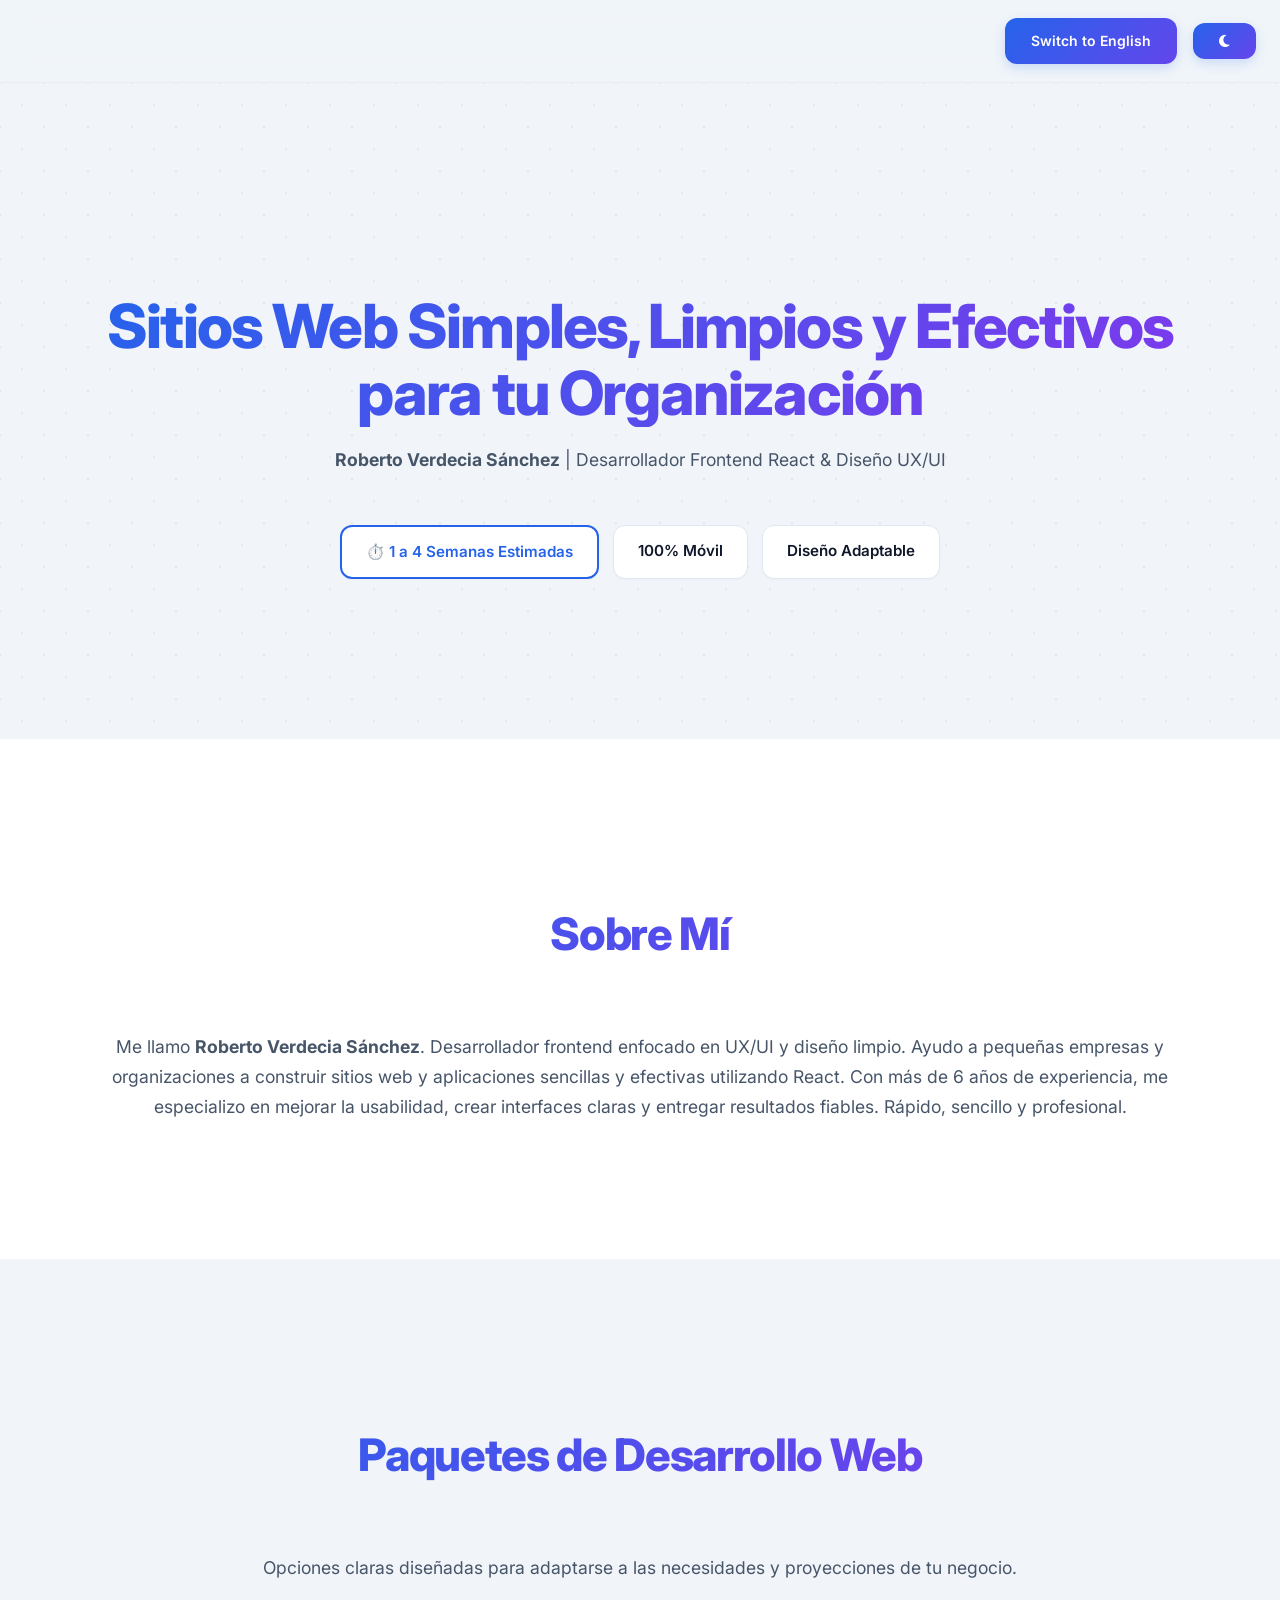
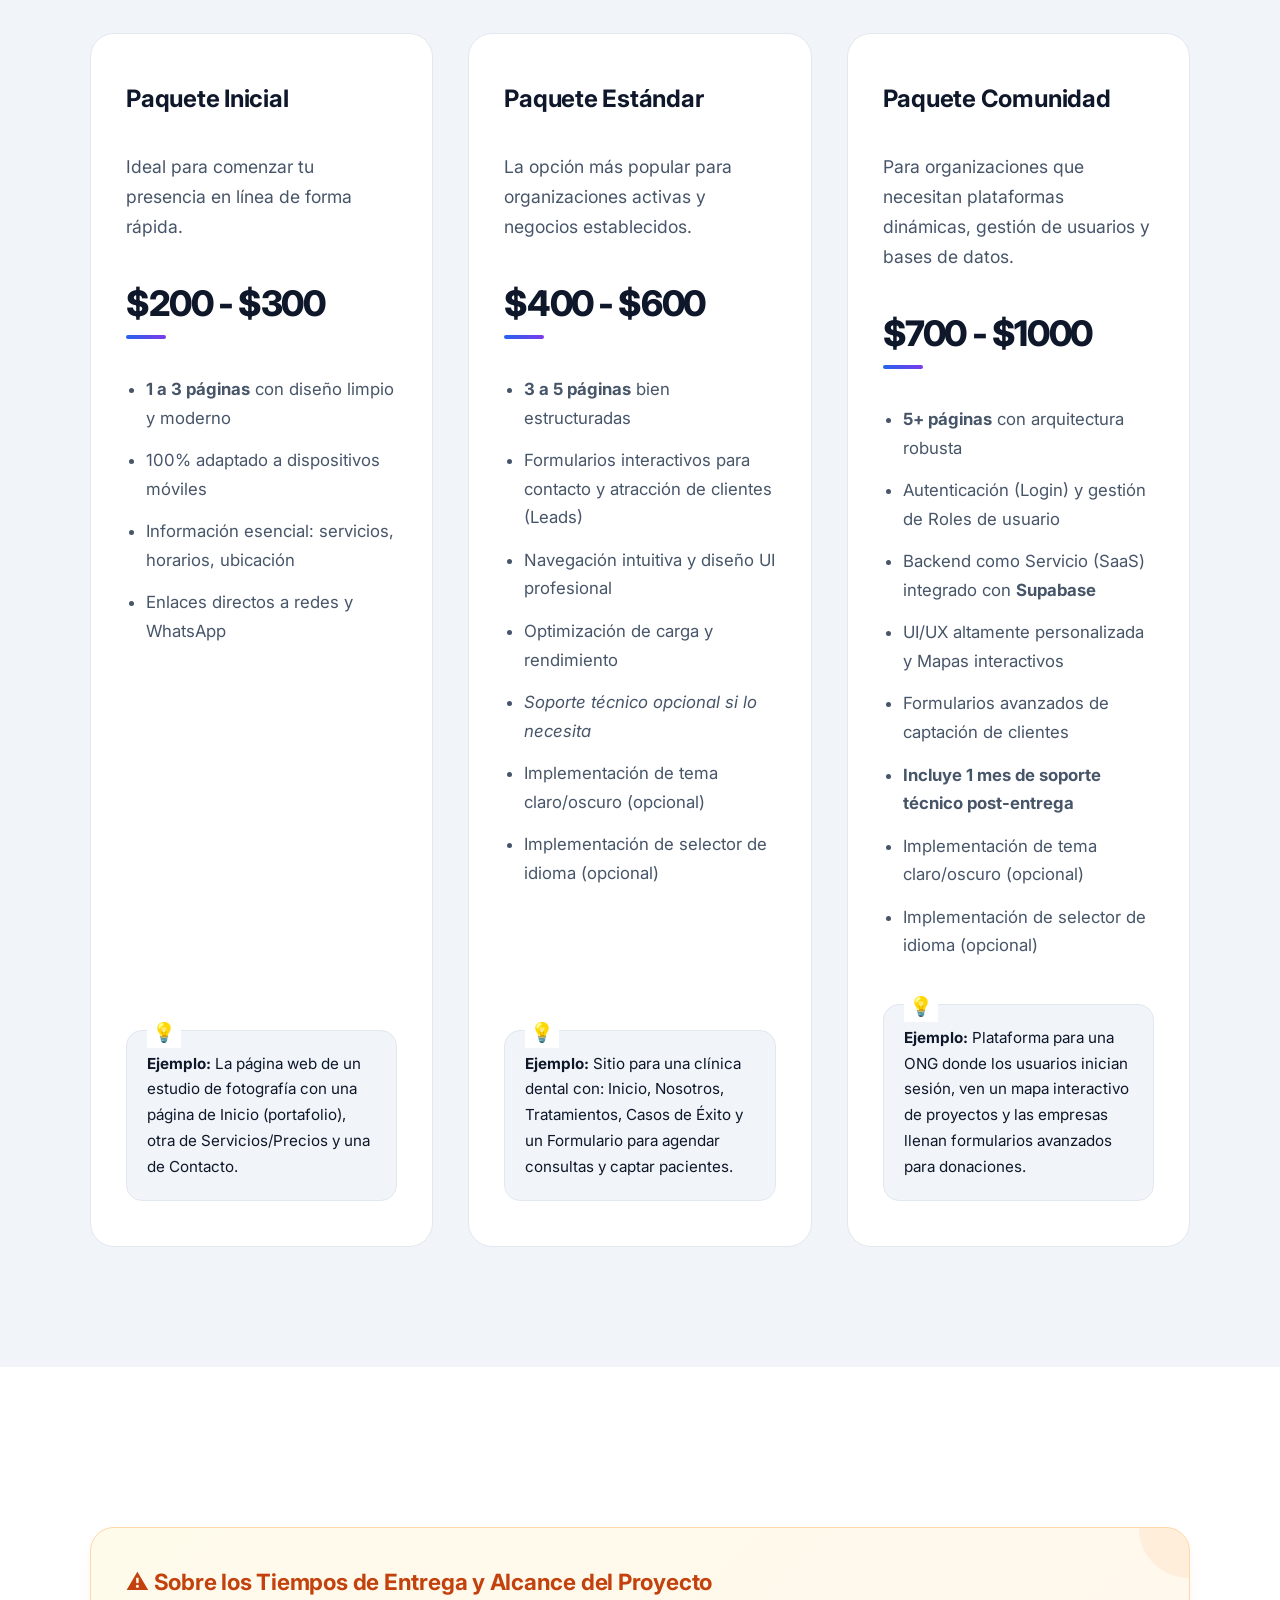
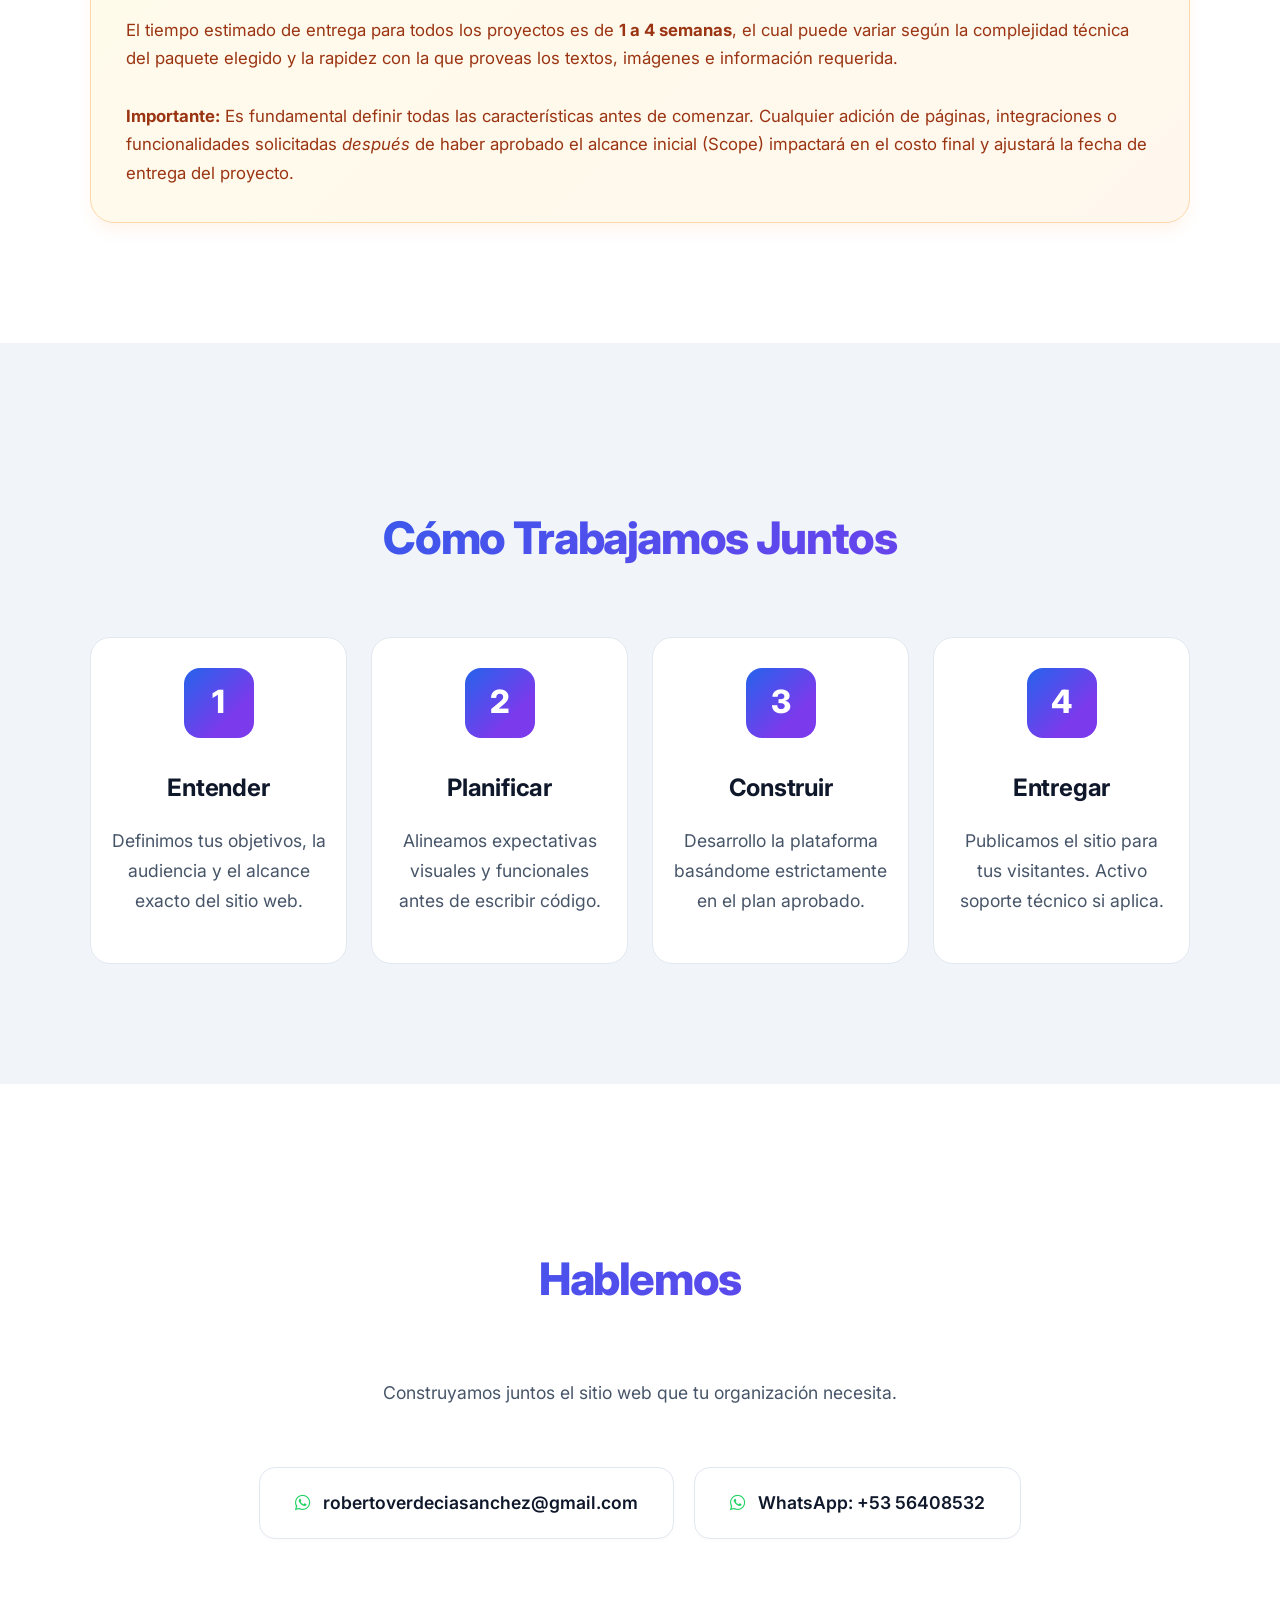
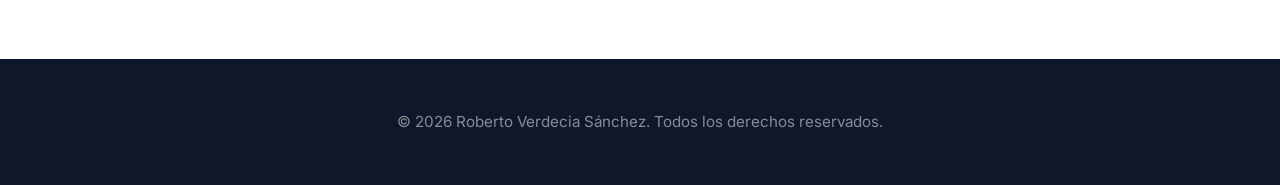
==== index.html @ 2b20bbaa "rename root file" ====
<!DOCTYPE html>
<html lang="es">

  <head>
    <meta charset="UTF-8">
    <meta name="viewport"
          content="width=device-width, initial-scale=1.0">
    <title>Portafolio | Roberto Verdecia Sánchez</title>
    <link rel="preconnect"
          href="https://fonts.googleapis.com">
    <link rel="preconnect"
          href="https://fonts.gstatic.com"
          crossorigin>
    <link href="https://fonts.googleapis.com/css2?family=Inter:wght@400;500;600;700;800&display=swap"
          rel="stylesheet">
    <link rel="stylesheet"
          href="https://cdnjs.cloudflare.com/ajax/libs/font-awesome/6.5.0/css/all.min.css"
          crossorigin="anonymous"
          referrerpolicy="no-referrer" />

    <style>
      /* =========================================================
           VARIABLES Y CONFIGURACIÓN GENERAL
           ========================================================= */
      :root {
        --primary: #2563eb;
        --primary-dark: #1d4ed8;
        --accent: #7c3aed;
        --text-dark: #0f172a;
        /* Más oscuro para contraste tech */
        --text-light: #475569;
        --bg-light: #f1f5f9;
        /* Ligeramente más gris */
        --white: #ffffff;
        --font-main: 'Inter', system-ui, -apple-system, sans-serif;

        /* Transición más "bouncy" para efectos altos */
        --ease-out: all 0.4s cubic-bezier(0.165, 0.84, 0.44, 1);
      }

      /* ===================== TEMA OSCURO ===================== */
      body.dark-mode {
        --primary: #60a5fa;
        --primary-dark: #2563eb;
        --accent: #a78bfa;
        --text-dark: #f1f5f9;
        --text-light: #cbd5e1;
        --bg-light: #181e29;
        --white: #23293a;
      }

      body.dark-mode {
        color: var(--text-dark);
        background-color: var(--bg-light);
      }

      body.dark-mode .bg-pattern {
        background-color: var(--white);
        background-image: linear-gradient(#23293a 1.1px, transparent 1.1px), linear-gradient(90deg, #23293a 1.1px, transparent 1.1px);
      }

      body.dark-mode .bg-white {
        background-color: var(--white);
      }

      body.dark-mode .card,
      body.dark-mode .step,
      body.dark-mode .contact-info p {
        background: var(--white);
        color: var(--text-dark);
        border-color: #334155;
      }

      body.dark-mode .tag {
        background: var(--white);
        color: var(--primary);
        border-color: #334155;
      }

      body.dark-mode .tag.highlight {
        color: var(--primary);
        border-color: var(--primary);
      }

      body.dark-mode .example-box {
        background-color: #23293a;
        color: var(--text-light);
        border-color: #334155;
      }

      body.dark-mode .scope-alert {
        background: linear-gradient(135deg, #23293a 0%, #181e29 100%);
        border: 1px solid #a78bfa;
        color: var(--text-light);
      }

      body.dark-mode .scope-alert h3 {
        color: #a78bfa;
      }

      body.dark-mode .scope-alert p {
        color: #cbd5e1;
      }

      body.dark-mode .top-bar {
        background-color: rgba(24, 30, 41, 0.8);
        border-bottom: 1px solid #23293a;
      }

      body.dark-mode .lang-btn {
        background: linear-gradient(135deg, var(--primary) 0%, var(--accent) 100%);
        color: var(--white);
        box-shadow: 0 4px 12px rgba(96, 165, 250, 0.2);
      }

      body.dark-mode .lang-btn:hover {
        box-shadow: 0 6px 18px rgba(167, 139, 250, 0.3);
      }

      body.dark-mode footer {
        background: #181e29;
        color: rgba(255, 255, 255, 0.7);
      }

      body.dark-mode footer p {
        color: rgba(255, 255, 255, 0.5);
      }

      /* Patrón de fondo sutil para zonas de luz */
      .bg-pattern {
        background-color: var(--white);
        background-image: linear-gradient(#f1f5f9 1.1px, transparent 1.1px), linear-gradient(90deg, #f1f5f9 1.1px, transparent 1.1px);
        background-size: 22px 22px;
      }

      body {
        font-family: var(--font-main);
        line-height: 1.7;
        margin: 0;
        padding: 0;
        color: var(--text-dark);
        background-color: var(--bg-light);
        -webkit-font-smoothing: antialiased;
        scroll-behavior: smooth;
        /* Scroll suave nativo */
      }

      .container {
        max-width: 1100px;
        margin: 0 auto;
        padding: 0 24px;
      }

      /* Títulos con degradado fuerte y animado en hover */
      h1,
      h2 {
        background: linear-gradient(135deg, var(--primary) 0%, var(--accent) 50%, var(--primary) 100%);
        background-size: 200% auto;
        -webkit-background-clip: text;
        -webkit-text-fill-color: transparent;
        background-clip: text;
        color: transparent;
        font-weight: 800;
        letter-spacing: -0.03em;
        transition: var(--ease-out);
      }

      h2:hover {
        background-position: right center;
        /* Movimiento del degradado */
      }

      h3 {
        font-size: 1.5rem;
        margin-top: 0;
        margin-bottom: 15px;
        color: var(--text-dark);
        font-weight: 700;
        letter-spacing: -0.01em;
      }

      p {
        color: var(--text-light);
        font-size: 1.1rem;
      }

      /* =========================================================
           SISTEMA DE CAMBIO DE IDIOMA (SOLO CSS)
           ========================================================= */
      #lang-toggle {
        display: none;
      }

      .lang-en {
        display: none;
      }

      #lang-toggle:checked~.page-wrapper .lang-es {
        display: none;
      }

      #lang-toggle:checked~.page-wrapper .lang-en {
        display: block;
      }

      #lang-toggle:checked~.page-wrapper span.lang-en {
        display: inline;
      }

      .top-bar {
        background-color: rgba(241, 245, 249, 0.8);
        backdrop-filter: blur(12px);
        padding: 18px 24px;
        text-align: right;
        position: sticky;
        top: 0;
        z-index: 1000;
        border-bottom: 1px solid rgba(0, 0, 0, 0.03);
      }

      /* Botón con degradado dinámico */
      .lang-btn {
        background: linear-gradient(135deg, var(--primary) 0%, var(--accent) 100%);
        background-size: 150% auto;
        color: var(--white);
        padding: 11px 26px;
        border-radius: 12px;
        /* Menos redondeado, más app style */
        cursor: pointer;
        font-weight: 600;
        font-size: 14px;
        transition: var(--ease-out);
        user-select: none;
        display: inline-block;
        border: none;
        box-shadow: 0 4px 12px rgba(37, 99, 235, 0.2);
      }

      .lang-btn:hover {
        background-position: right center;
        transform: translateY(-2px) scale(1.01);
        box-shadow: 0 6px 18px rgba(124, 58, 237, 0.3);
      }

      /* =========================================================
           DISEÑO DE SECCIONES (ESTILOS)
           ========================================================= */
      section {
        padding: 120px 0;
        position: relative;
      }

      .bg-white {
        background-color: var(--white);
      }

      /* Clip-path suave para separar secciones */
      .section-separator {
        position: absolute;
        bottom: 0;
        left: 0;
        width: 100%;
        height: 60px;
        background-color: var(--bg-light);
        clip-path: polygon(0 100%, 100% 100%, 100% 0);
        z-index: 1;
      }

      .text-center {
        text-align: center;
      }

      h1 {
        font-size: 3.8rem;
        margin-bottom: 18px;
        line-height: 1.1;
      }

      h2 {
        font-size: 2.8rem;
        margin-bottom: 60px;
      }

      /* Hero con patrón de fondo */
      .hero {
        padding: 160px 20px;
        background-color: var(--bg-light);
        background-image: radial-gradient(#e2e8f0 1.1px, transparent 1.1px), radial-gradient(#e2e8f0 1.1px, var(--bg-light) 1.1px);
        background-size: 44px 44px;
        background-position: 0 0, 22px 22px;
      }

      .tags {
        display: flex;
        justify-content: center;
        gap: 14px;
        flex-wrap: wrap;
        margin-top: 50px;
      }

      .tag {
        background: var(--white);
        padding: 12px 24px;
        border-radius: 12px;
        font-size: 0.95rem;
        font-weight: 600;
        color: var(--text-dark);
        border: 1px solid #e2e8f0;
        transition: var(--ease-out);
        box-shadow: 0 1px 2px rgba(0, 0, 0, 0.03);
      }

      .tag:hover {
        border-color: var(--primary);
        transform: translateY(-3px) rotate(1deg);
      }

      .tag.highlight {
        background: var(--white);
        color: var(--primary);
        border: 2px solid var(--primary);
        position: relative;
      }

      /* Efecto de pulso sutil en la tag de tiempo */
      @keyframes pulse-border {
        0% {
          box-shadow: 0 0 0 0 rgba(37, 99, 235, 0.4);
        }

        70% {
          box-shadow: 0 0 0 10px rgba(37, 99, 235, 0);
        }

        100% {
          box-shadow: 0 0 0 0 rgba(37, 99, 235, 0);
        }
      }

      .tag.highlight {
        animation: pulse-border 2s infinite;
      }

      /* Grillas */
      .grid-3 {
        display: grid;
        grid-template-columns: repeat(auto-fit, minmax(320px, 1fr));
        gap: 35px;
      }

      .grid-4 {
        display: grid;
        grid-template-columns: repeat(auto-fit, minmax(220px, 1fr));
        gap: 24px;
      }

      /* Tarjetas con efecto Glow en Hover */
      .card {
        background: var(--white);
        padding: 45px 35px;
        border-radius: 24px;
        border: 1px solid #e2e8f0;
        transition: var(--ease-out);
        display: flex;
        flex-direction: column;
        position: relative;
        z-index: 2;
        /* Por encima del separator */
      }

      .card:hover {
        transform: translateY(-10px) scale(1.02);
        border-color: transparent;
        /* Efecto Glow de color sutil */
        box-shadow: 0 20px 40px -10px rgba(37, 99, 235, 0.15), 0 10px 20px -10px rgba(124, 58, 237, 0.1);
      }

      .price {
        font-size: 2.2rem;
        font-weight: 800;
        color: var(--text-dark);
        margin: 15px 0 25px 0;
        letter-spacing: -0.04em;
        position: relative;
        display: inline-block;
      }

      /* Subrayado decorativo en el precio */
      .price::after {
        content: '';
        position: absolute;
        bottom: -5px;
        left: 0;
        width: 40px;
        height: 4px;
        background: linear-gradient(90deg, var(--primary), var(--accent));
        border-radius: 2px;
      }

      ul {
        padding-left: 20px;
        color: var(--text-light);
        flex-grow: 1;
        margin-bottom: 30px;
      }

      li {
        margin-bottom: 14px;
        font-size: 1.05rem;
      }

      /* Ejemplos estilo burbuja de chat */
      .example-box {
        background-color: var(--bg-light);
        padding: 20px;
        font-size: 0.95rem;
        color: var(--text-dark);
        border-radius: 16px;
        position: relative;
        border: 1px solid #e2e8f0;
      }

      .example-box::before {
        content: '💡';
        position: absolute;
        top: -15px;
        left: 20px;
        background: var(--white);
        padding: 0 5px;
        font-size: 1.2rem;
      }

      /* Alerta de Alcance (Scope) moderna */
      .scope-alert {
        background: linear-gradient(135deg, #fffbeb 0%, #fff7ed 100%);
        border: 1px solid #fed7aa;
        padding: 35px;
        border-radius: 24px;
        margin-top: 40px;
        box-shadow: 0 10px 15px -3px rgba(251, 146, 60, 0.1);
        position: relative;
        overflow: hidden;
      }

      /* Decoración geométrica en la alerta */
      .scope-alert::after {
        content: '';
        position: absolute;
        top: -50px;
        right: -50px;
        width: 100px;
        height: 100px;
        background: rgba(251, 146, 60, 0.1);
        border-radius: 50%;
      }

      .scope-alert h3 {
        color: #c2410c;
        margin-bottom: 15px;
        font-size: 1.4rem;
      }

      .scope-alert p {
        margin: 0;
        color: #9a3412;
        font-size: 1.05rem;
        position: relative;
        z-index: 1;
      }

      /* Pasos del Proceso interactivas */
      .step {
        text-align: center;
        padding: 30px 20px;
        background: var(--white);
        border-radius: 20px;
        border: 1px solid #e2e8f0;
        transition: var(--ease-out);
      }

      .step:hover {
        transform: scale(1.05);
        box-shadow: 0 15px 30px -5px rgba(0, 0, 0, 0.05);
      }

      /* Efecto Parallax simple en scroll (requiere JS para ser perfecto,
           pero simularemos efecto visual con perspectiva fija) */
      .step-number {
        display: inline-flex;
        justify-content: center;
        align-items: center;
        width: 70px;
        height: 70px;
        background: linear-gradient(135deg, var(--primary) 0%, var(--accent) 70%) var(--text-dark);
        color: var(--white);
        border-radius: 16px;
        /* Forma de app icon */
        font-size: 2rem;
        font-weight: 800;
        margin-bottom: 30px;
        position: relative;
        transform: translateZ(0);
        /* Forzar aceleración hardware */
        transition: var(--ease-out);
      }

      .step:hover .step-number {
        background: linear-gradient(135deg, var(--primary) 0%, var(--accent) 100%);
        transform: rotateY(180deg);
        /* Efecto flip al hover */
      }

      /* Volver a poner el número derecho después del flip */
      .step-number span {
        transition: var(--ease-out);
      }

      .step:hover .step-number span {
        transform: rotateY(-180deg);
      }

      /* Contacto estilo botones grandes */
      .contact-info {
        margin-top: 60px;
        font-size: 1.2rem;
        display: flex;
        gap: 20px;
        justify-content: center;
        flex-wrap: wrap;
      }

      .contact-info p {
        margin: 0;
        background: var(--white);
        padding: 20px 35px;
        border-radius: 16px;
        border: 1px solid #e2e8f0;
        transition: var(--ease-out);
        box-shadow: 0 2px 4px rgba(0, 0, 0, 0.02);
      }

      .contact-info p:hover {
        border-color: var(--primary);
        transform: translateY(-4px);
        box-shadow: 0 10px 20px -5px rgba(37, 99, 235, 0.1);
      }

      .contact-info a {
        color: var(--text-dark);
        text-decoration: none;
        font-weight: 600;
      }

      .contact-info p:hover a {
        color: var(--primary);
      }

      /* Footer */
      footer {
        background: var(--text-dark);
        color: rgba(255, 255, 255, 0.7);
        text-align: center;
        padding: 50px 20px;
      }

      footer p {
        color: rgba(255, 255, 255, 0.5);
        margin: 0;
        font-size: 0.95rem;
      }

      /* Responsive */
      @media (max-width: 768px) {
        h1 {
          font-size: 2.8rem;
        }

        h2 {
          font-size: 2.2rem;
        }

        section {
          padding: 80px 0;
        }

        .hero {
          padding: 120px 20px;
        }

        .contact-info {
          flex-direction: column;
          align-items: center;
        }
      }
    </style>
  </head>

  <body>

    <input type="checkbox"
           id="lang-toggle">

    <div class="page-wrapper">

      <div class="top-bar"
           style="display: flex; align-items: center; justify-content: end;">
        <label for="lang-toggle"
               class="lang-btn">
          <span class="lang-es">Switch to English</span>
          <span class="lang-en">Cambiar a Español</span>
        </label>
        <button id="theme-toggle"
                class="lang-btn"
                style="margin-left: 16px; display: flex; align-items: center; gap: 8px;">
          <i id="theme-icon"
             class="fa-solid fa-moon"
             aria-hidden="true"></i>
          <span class="lang-es"
                id="theme-toggle-text"
                style="display:none;">Modo Oscuro</span>
          <span class="lang-en"
                id="theme-toggle-text-en"
                style="display:none;">Dark Mode</span>
        </button>
      </div>

      <section class="hero text-center">
        <div class="container">
          <h1 class="lang-es">Sitios Web Simples, Limpios y Efectivos para tu Organización</h1>
          <h1 class="lang-en">Simple, Clean, and Effective Websites for Your Organization</h1>

          <p class="lang-es"><strong>Roberto Verdecia Sánchez</strong> | Desarrollador Frontend React & Diseño
            UX/UI</p>
          <p class="lang-en"><strong>Roberto Verdecia Sánchez</strong> | Frontend React Developer & UX/UI
            Design</p>

          <div class="tags">
            <span class="tag highlight lang-es">⏱️ 1 a 4 Semanas Estimadas</span>
            <span class="tag highlight lang-en">⏱️ 1 to 4 Weeks Estimated</span>

            <span class="tag lang-es">100% Móvil</span>
            <span class="tag lang-en">100% Mobile</span>

            <span class="tag lang-es">Diseño Adaptable</span>
            <span class="tag lang-en">Adaptable Design</span>
          </div>
        </div>
      </section>

      <section class="bg-white">
        <div class="container text-center">
          <h2 class="lang-es">Sobre Mí</h2>
          <h2 class="lang-en">About Me</h2>

          <p class="lang-es">
            Me llamo <strong>Roberto Verdecia Sánchez</strong>. Desarrollador frontend enfocado en UX/UI y
            diseño limpio.

            Ayudo a pequeñas empresas y organizaciones a construir sitios web y aplicaciones sencillas y
            efectivas utilizando React. Con más de 6 años de experiencia, me especializo en mejorar la
            usabilidad, crear interfaces claras y entregar resultados fiables.

            Rápido, sencillo y profesional.
          </p>
          <p class="lang-en">
            My name is <strong>Roberto Verdecia Sánchez</strong>. Frontend developer focused on UX/UI and
            clean design.

            I help small businesses and organizations build simple, effective websites and applications
            using React. With 6+ years of experience, I specialize in improving usability, creating clear
            interfaces and delivering reliable results.

            Fast, simple and professional.
          </p>
        </div>
      </section>

      <section>
        <div class="container">
          <h2 class="text-center lang-es">Paquetes de Desarrollo Web</h2>
          <h2 class="text-center lang-en">Web Development Packages</h2>

          <p class="text-center lang-es"
             style="margin-bottom: 50px;">Opciones claras diseñadas para adaptarse a las necesidades y
            proyecciones de tu negocio.</p>
          <p class="text-center lang-en"
             style="margin-bottom: 50px;">Clear options designed to fit the needs and projections of your
            business.</p>

          <div class="grid-3">

            <div class="card">
              <h3 class="lang-es">Paquete Inicial</h3>
              <h3 class="lang-en">Starter Package</h3>
              <p class="lang-es">Ideal para comenzar tu presencia en línea de forma rápida.</p>
              <p class="lang-en">Ideal for launching your online presence quickly.</p>
              <div class="price">$200 - $300</div>

              <ul class="lang-es">
                <li><strong>1 a 3 páginas</strong> con diseño limpio y moderno</li>
                <li>100% adaptado a dispositivos móviles</li>
                <li>Información esencial: servicios, horarios, ubicación</li>
                <li>Enlaces directos a redes y WhatsApp</li>
              </ul>
              <ul class="lang-en">
                <li><strong>1 to 3 pages</strong> with a clean, modern design</li>
                <li>100% mobile-friendly</li>
                <li>Essential info: services, hours, location</li>
                <li>Direct links to socials and WhatsApp</li>
              </ul>

              <div class="example-box">
                <span class="lang-es"><strong>Ejemplo:</strong> La página web de un estudio de
                  fotografía con una página de Inicio (portafolio), otra de Servicios/Precios y una de
                  Contacto.</span>
                <span class="lang-en"><strong>Example:</strong> A website for a photography studio with
                  a Home page (portfolio), a Services/Pricing page, and a Contact page.</span>
              </div>
            </div>

            <div class="card">
              <h3 class="lang-es">Paquete Estándar</h3>
              <h3 class="lang-en">Standard Package</h3>
              <p class="lang-es">La opción más popular para organizaciones activas y negocios
                establecidos.</p>
              <p class="lang-en">The most popular option for active organizations and established
                businesses.</p>
              <div class="price">$400 - $600</div>

              <ul class="lang-es">
                <li><strong>3 a 5 páginas</strong> bien estructuradas</li>
                <li>Formularios interactivos para contacto y atracción de clientes (Leads)</li>
                <li>Navegación intuitiva y diseño UI profesional</li>
                <li>Optimización de carga y rendimiento</li>
                <li><em>Soporte técnico opcional si lo necesita</em></li>
                <li>Implementación de tema claro/oscuro (opcional)</li>
                <li>Implementación de selector de idioma (opcional)</li>
              </ul>
              <ul class="lang-en">
                <li><strong>3 to 5 well-structured pages</strong></li>
                <li>Interactive forms for contact and lead generation</li>
                <li>Intuitive navigation and professional UI design</li>
                <li>Load and performance optimization</li>
                <li><em>Optional technical support if needed</em></li>
                <li>Implementation of light/dark theme (optional)</li>
                <li>Implementation of language selector (optional)</li>
              </ul>

              <div class="example-box">
                <span class="lang-es"><strong>Ejemplo:</strong> Sitio para una clínica dental con:
                  Inicio, Nosotros, Tratamientos, Casos de Éxito y un Formulario para agendar
                  consultas y captar pacientes.</span>
                <span class="lang-en"><strong>Example:</strong> A dental clinic site featuring: Home,
                  About Us, Treatments, Success Stories, and a Form to schedule appointments and
                  capture patients.</span>
              </div>
            </div>

            <div class="card">
              <h3 class="lang-es">Paquete Comunidad</h3>
              <h3 class="lang-en">Community Package</h3>
              <p class="lang-es">Para organizaciones que necesitan plataformas dinámicas, gestión de
                usuarios y bases de datos.</p>
              <p class="lang-en">For organizations needing dynamic platforms, user management, and
                databases.</p>
              <div class="price">$700 - $1000</div>

              <ul class="lang-es">
                <li><strong>5+ páginas</strong> con arquitectura robusta</li>
                <li>Autenticación (Login) y gestión de Roles de usuario</li>
                <li>Backend como Servicio (SaaS) integrado con <strong>Supabase</strong></li>
                <li>UI/UX altamente personalizada y Mapas interactivos</li>
                <li>Formularios avanzados de captación de clientes</li>
                <li><strong>Incluye 1 mes de soporte técnico post-entrega</strong></li>
                <li>Implementación de tema claro/oscuro (opcional)</li>
                <li>Implementación de selector de idioma (opcional)</li>
              </ul>
              <ul class="lang-en">
                <li><strong>3 to 5 pages</strong> with robust architecture</li>
                <li>User Authentication (Login) and Role management</li>
                <li>Backend as a Service (SaaS) integrated with <strong>Supabase</strong></li>
                <li>Highly customized UI/UX and Interactive Maps</li>
                <li>Advanced lead capture forms</li>
                <li><strong>Includes 1 month of post-delivery tech support</strong></li>
                <li>Implementation of light/dark theme (optional)</li>
                <li>Implementation of language selector (optional)</li>
              </ul>

              <div class="example-box">
                <span class="lang-es"><strong>Ejemplo:</strong> Plataforma para una ONG donde los
                  usuarios inician sesión, ven un mapa interactivo de proyectos y las empresas llenan
                  formularios avanzados para donaciones.</span>
                <span class="lang-en"><strong>Example:</strong> A platform for an NGO where users log
                  in, view an interactive project map, and companies fill out advanced forms for
                  donations.</span>
              </div>
            </div>

          </div>
        </div>
      </section>

      <section class="bg-white">
        <div class="container">
          <div class="scope-alert">
            <h3 class="lang-es">⚠️ Sobre los Tiempos de Entrega y Alcance del Proyecto</h3>
            <h3 class="lang-en">⚠️ About Delivery Times and Project Scope</h3>

            <p class="lang-es">
              El tiempo estimado de entrega para todos los proyectos es de <strong>1 a 4 semanas</strong>,
              el cual puede variar según la complejidad técnica del paquete elegido y la rapidez con la
              que proveas los textos, imágenes e información requerida.<br><br>
              <strong>Importante:</strong> Es fundamental definir todas las características antes de
              comenzar. Cualquier adición de páginas, integraciones o funcionalidades solicitadas
              <em>después</em> de haber aprobado el alcance inicial (Scope) impactará en el costo final y
              ajustará la fecha de entrega del proyecto.
            </p>
            <p class="lang-en">
              The estimated delivery time for all projects is <strong>1 to 4 weeks</strong>, which may
              vary based on the technical complexity of the chosen package and how quickly you provide the
              required texts, images, and information.<br><br>
              <strong>Important:</strong> It is essential to define all features before starting. Any
              addition of pages, integrations, or functionalities requested <em>after</em> the initial
              scope has been approved will impact the final cost and adjust the project's delivery date.
            </p>
          </div>
        </div>
      </section>

      <section>
        <div class="container">
          <h2 class="text-center lang-es">Cómo Trabajamos Juntos</h2>
          <h2 class="text-center lang-en">How We Work Together</h2>

          <div class="grid-4"
               style="margin-top: 50px;">
            <div class="step">
              <div class="step-number">1</div>
              <h3 class="lang-es">Entender</h3>
              <h3 class="lang-en">Understand</h3>
              <p class="lang-es">Definimos tus objetivos, la audiencia y el alcance exacto del sitio web.
              </p>
              <p class="lang-en">We define your goals, audience, and the exact scope of the website.</p>
            </div>
            <div class="step">
              <div class="step-number">2</div>
              <h3 class="lang-es">Planificar</h3>
              <h3 class="lang-en">Plan</h3>
              <p class="lang-es">Alineamos expectativas visuales y funcionales antes de escribir código.
              </p>
              <p class="lang-en">We align visual and functional expectations before writing any code.</p>
            </div>
            <div class="step">
              <div class="step-number">3</div>
              <h3 class="lang-es">Construir</h3>
              <h3 class="lang-en">Build</h3>
              <p class="lang-es">Desarrollo la plataforma basándome estrictamente en el plan aprobado.</p>
              <p class="lang-en">I develop the platform strictly based on the approved plan.</p>
            </div>
            <div class="step">
              <div class="step-number">4</div>
              <h3 class="lang-es">Entregar</h3>
              <h3 class="lang-en">Deliver</h3>
              <p class="lang-es">Publicamos el sitio para tus visitantes. Activo soporte técnico si
                aplica.</p>
              <p class="lang-en">We publish the site for your visitors. Active tech support if applicable.
              </p>
            </div>
          </div>
        </div>
      </section>

      <section class="bg-white text-center">
        <div class="container">
          <h2 class="lang-es">Hablemos</h2>
          <h2 class="lang-en">Let's Talk</h2>

          <p class="lang-es">Construyamos juntos el sitio web que tu organización necesita.</p>
          <p class="lang-en">Let's build the website your organization needs together.</p>

          <div class="contact-info">
            <p><i class="fab fa-whatsapp"
                 aria-hidden="true"
                 style="color:#25d366;margin-right:8px;"></i> <a
                 href="mailto:robertoverdeciasanchez@gmail.com">robertoverdeciasanchez@gmail.com</a></p>
            <p><i class="fab fa-whatsapp"
                 aria-hidden="true"
                 style="color:#25d366;margin-right:8px;"></i> <a href="https://wa.me/5356408532"
                 target="_blank">WhatsApp: +53 56408532</a></p>
          </div>

        </div>
      </section>

      <footer>
        <div class="container">
          <p>&copy; 2026 Roberto Verdecia Sánchez. <span class="lang-es">Todos los derechos
              reservados.</span><span class="lang-en">All rights reserved.</span></p>
        </div>
      </footer>

    </div>
  </body>

  <script>
    // Cambio de tema claro/oscuro con FontAwesome
    const themeToggle = document.getElementById('theme-toggle');
    const themeIcon = document.getElementById('theme-icon');
    // Textos ocultos para accesibilidad
    const themeToggleText = document.getElementById('theme-toggle-text');
    const themeToggleTextEn = document.getElementById('theme-toggle-text-en');

    function setTheme(dark) {
      if (dark) {
        document.body.classList.add('dark-mode');
        themeIcon.classList.remove('fa-moon');
        themeIcon.classList.add('fa-sun');
        themeToggle.title = 'Modo claro';
        localStorage.setItem('theme', 'dark');
      } else {
        document.body.classList.remove('dark-mode');
        themeIcon.classList.remove('fa-sun');
        themeIcon.classList.add('fa-moon');
        themeToggle.title = 'Modo oscuro';
        localStorage.setItem('theme', 'light');
      }
    }

    // Inicializar tema
    const userTheme = localStorage.getItem('theme');
    if (userTheme === 'dark' || (!userTheme && window.matchMedia('(prefers-color-scheme: dark)').matches)) {
      setTheme(true);
    } else {
      setTheme(false);
    }

    themeToggle.addEventListener('click', () => {
      setTheme(!document.body.classList.contains('dark-mode'));
    });
  </script>

</html>
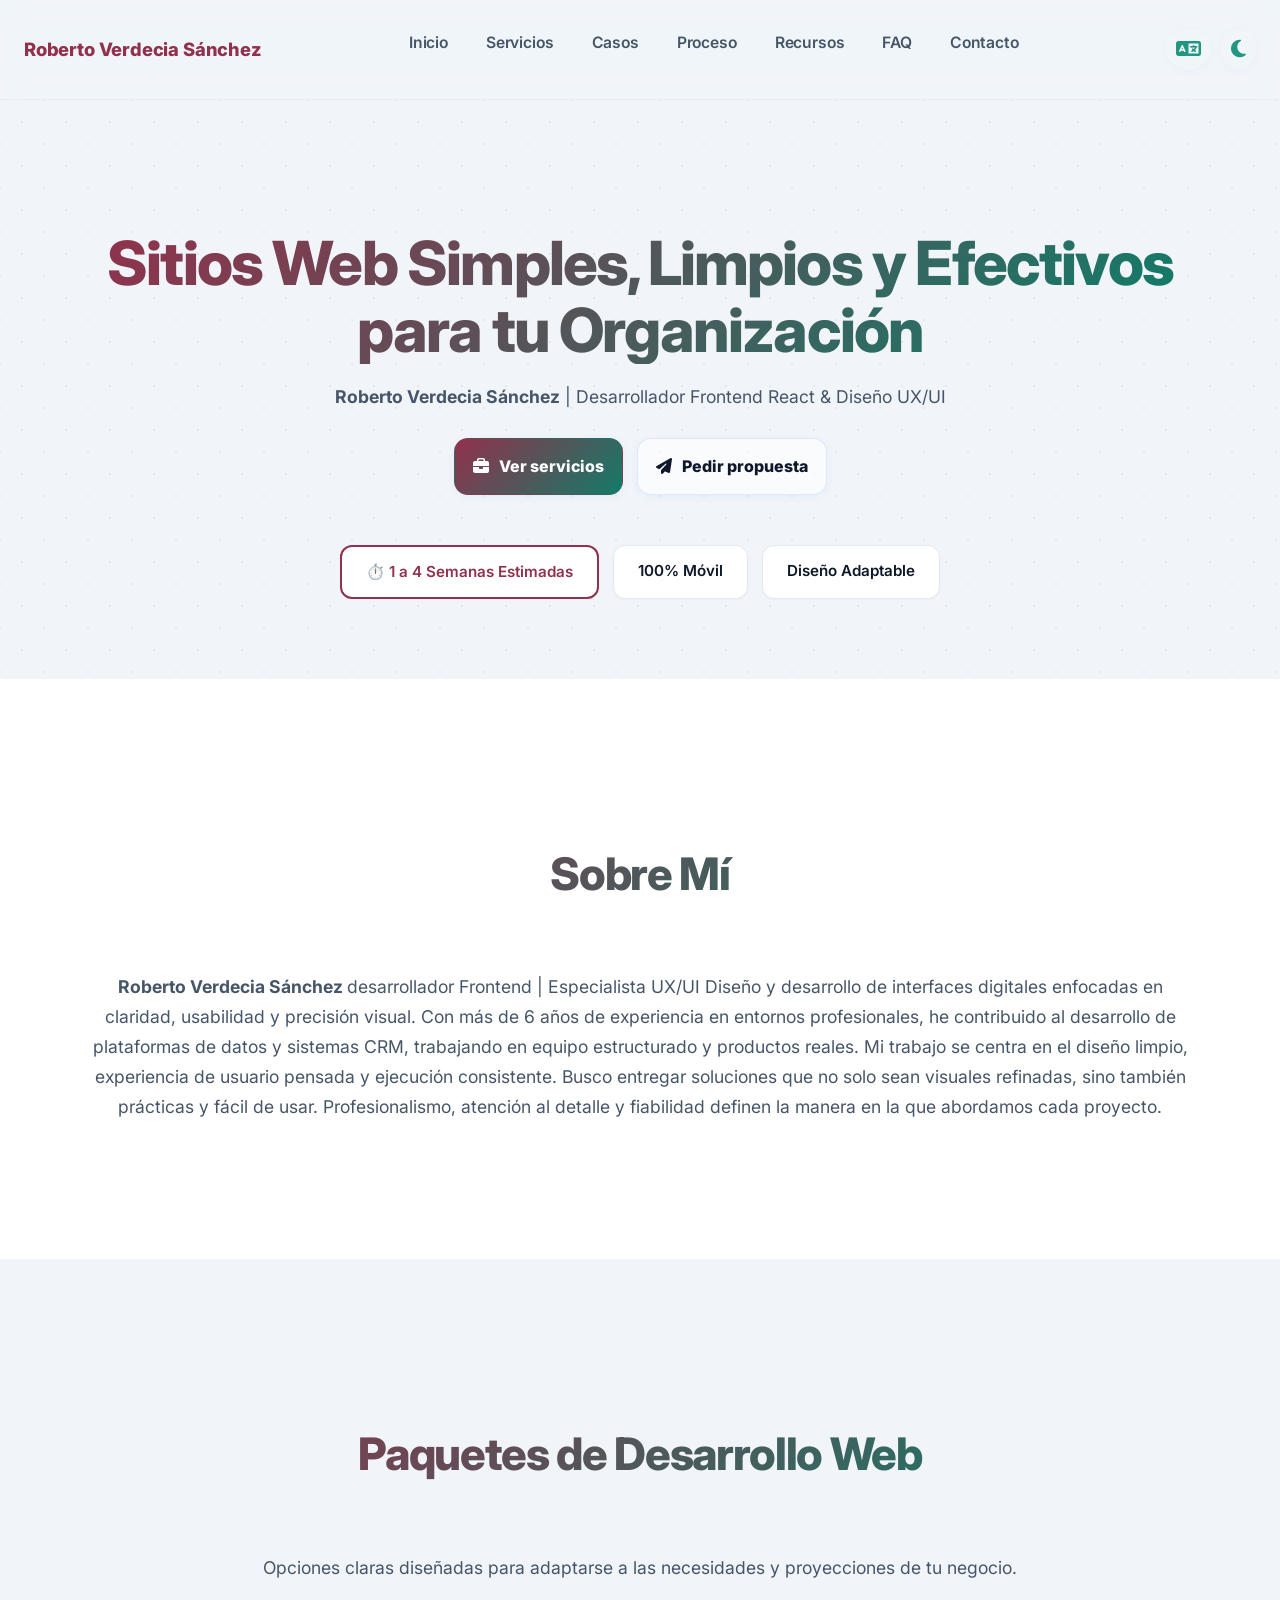
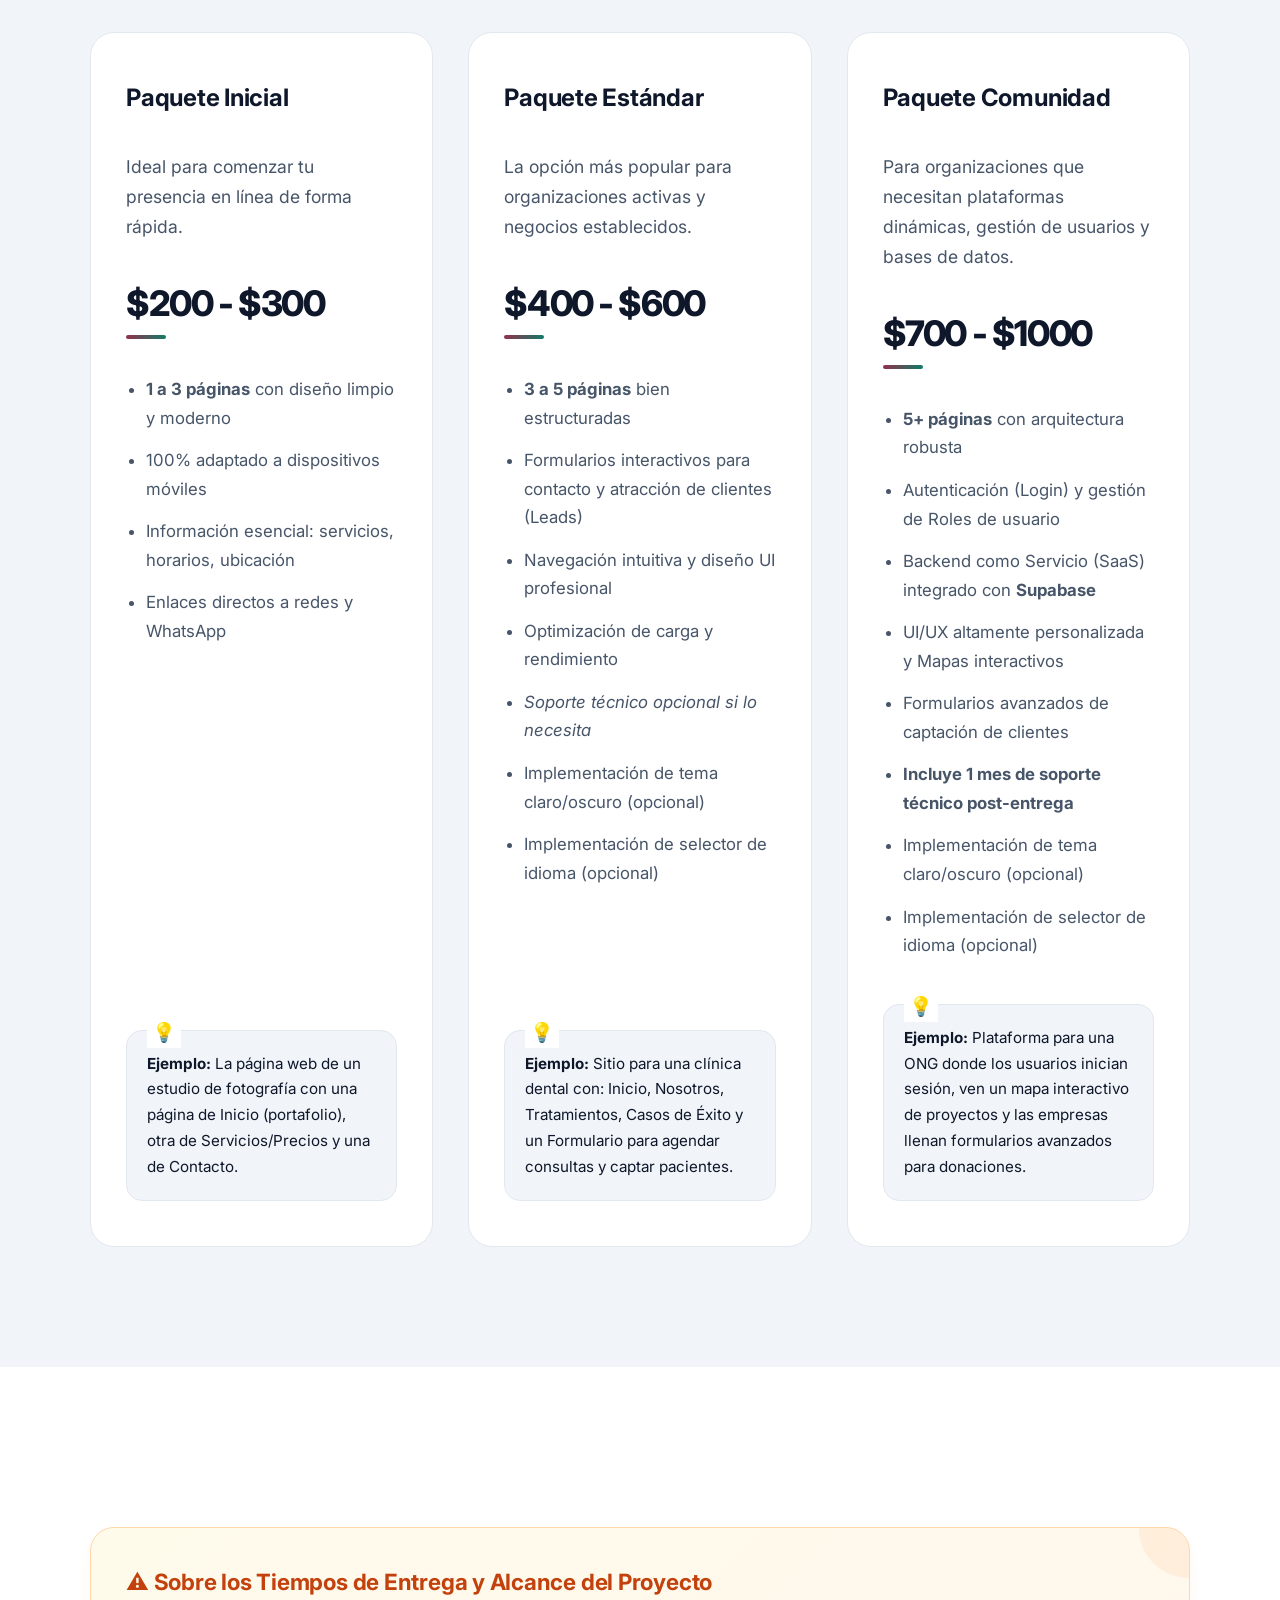
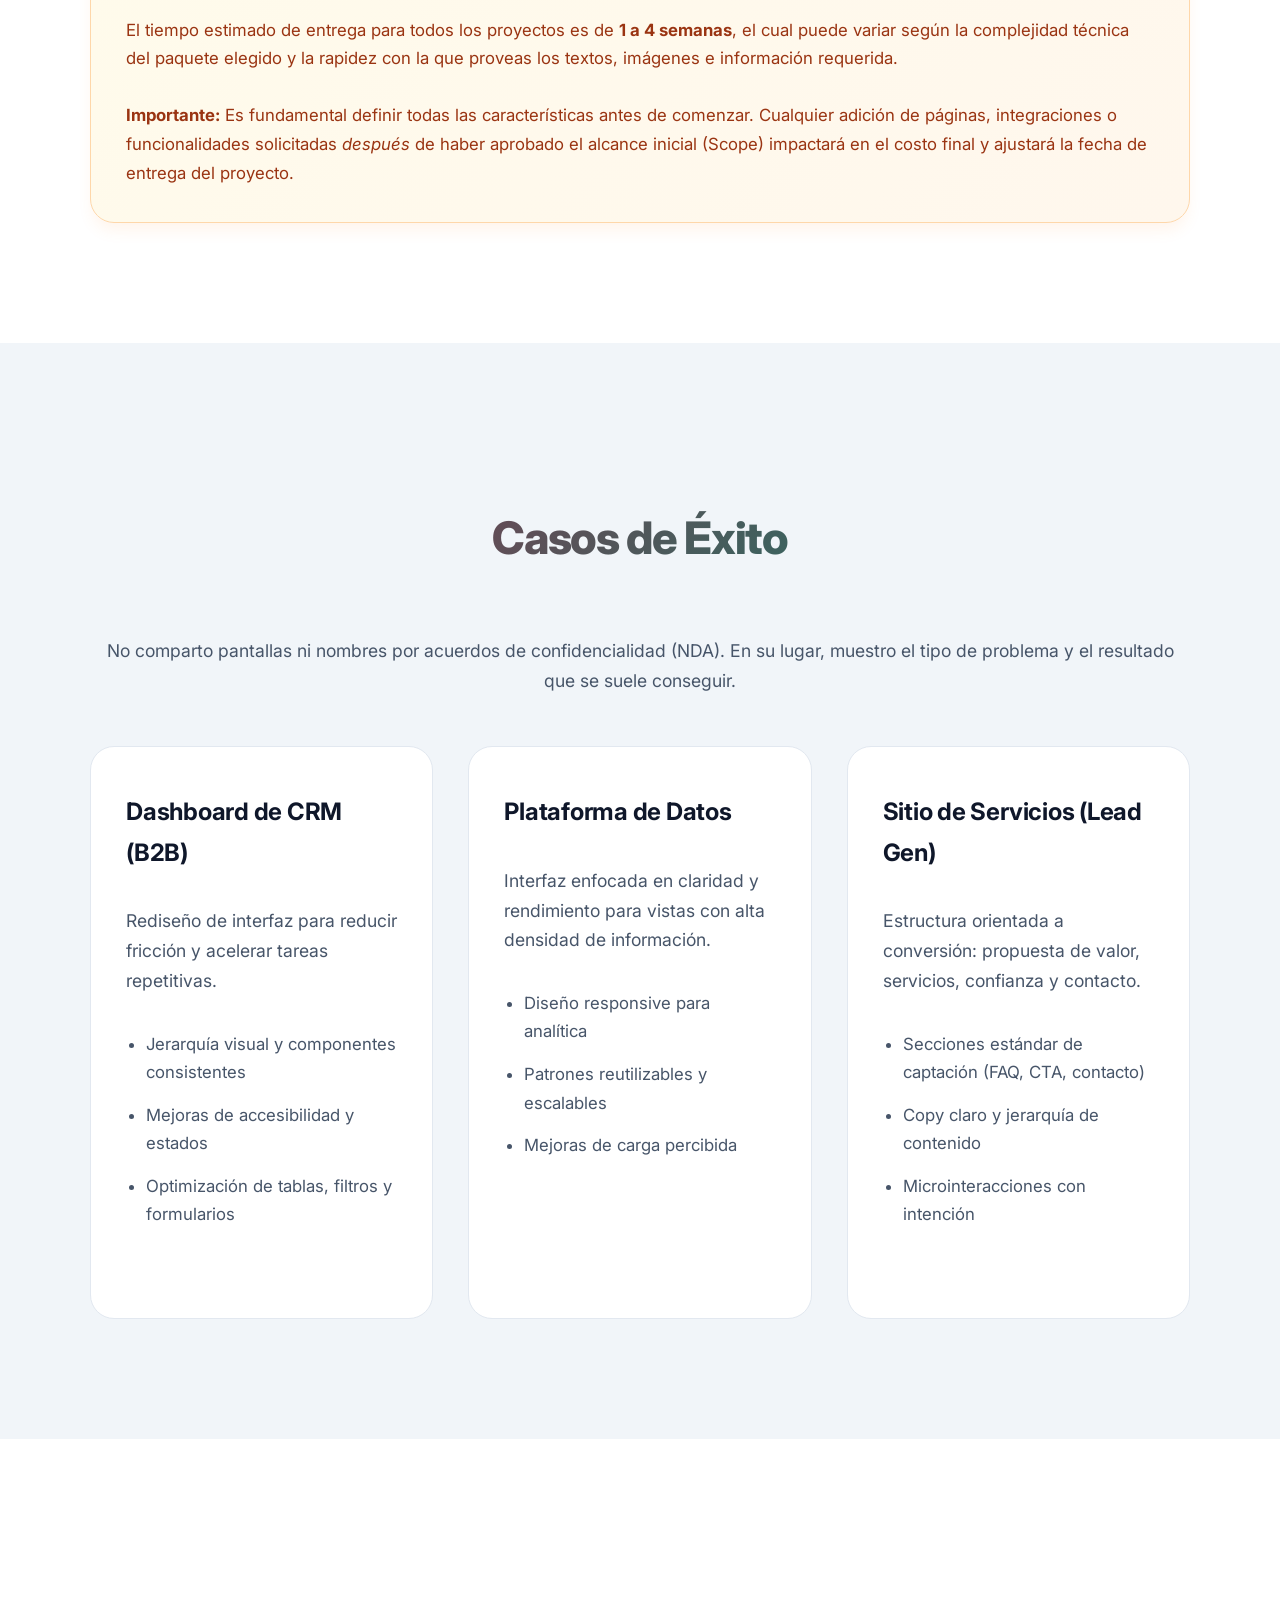
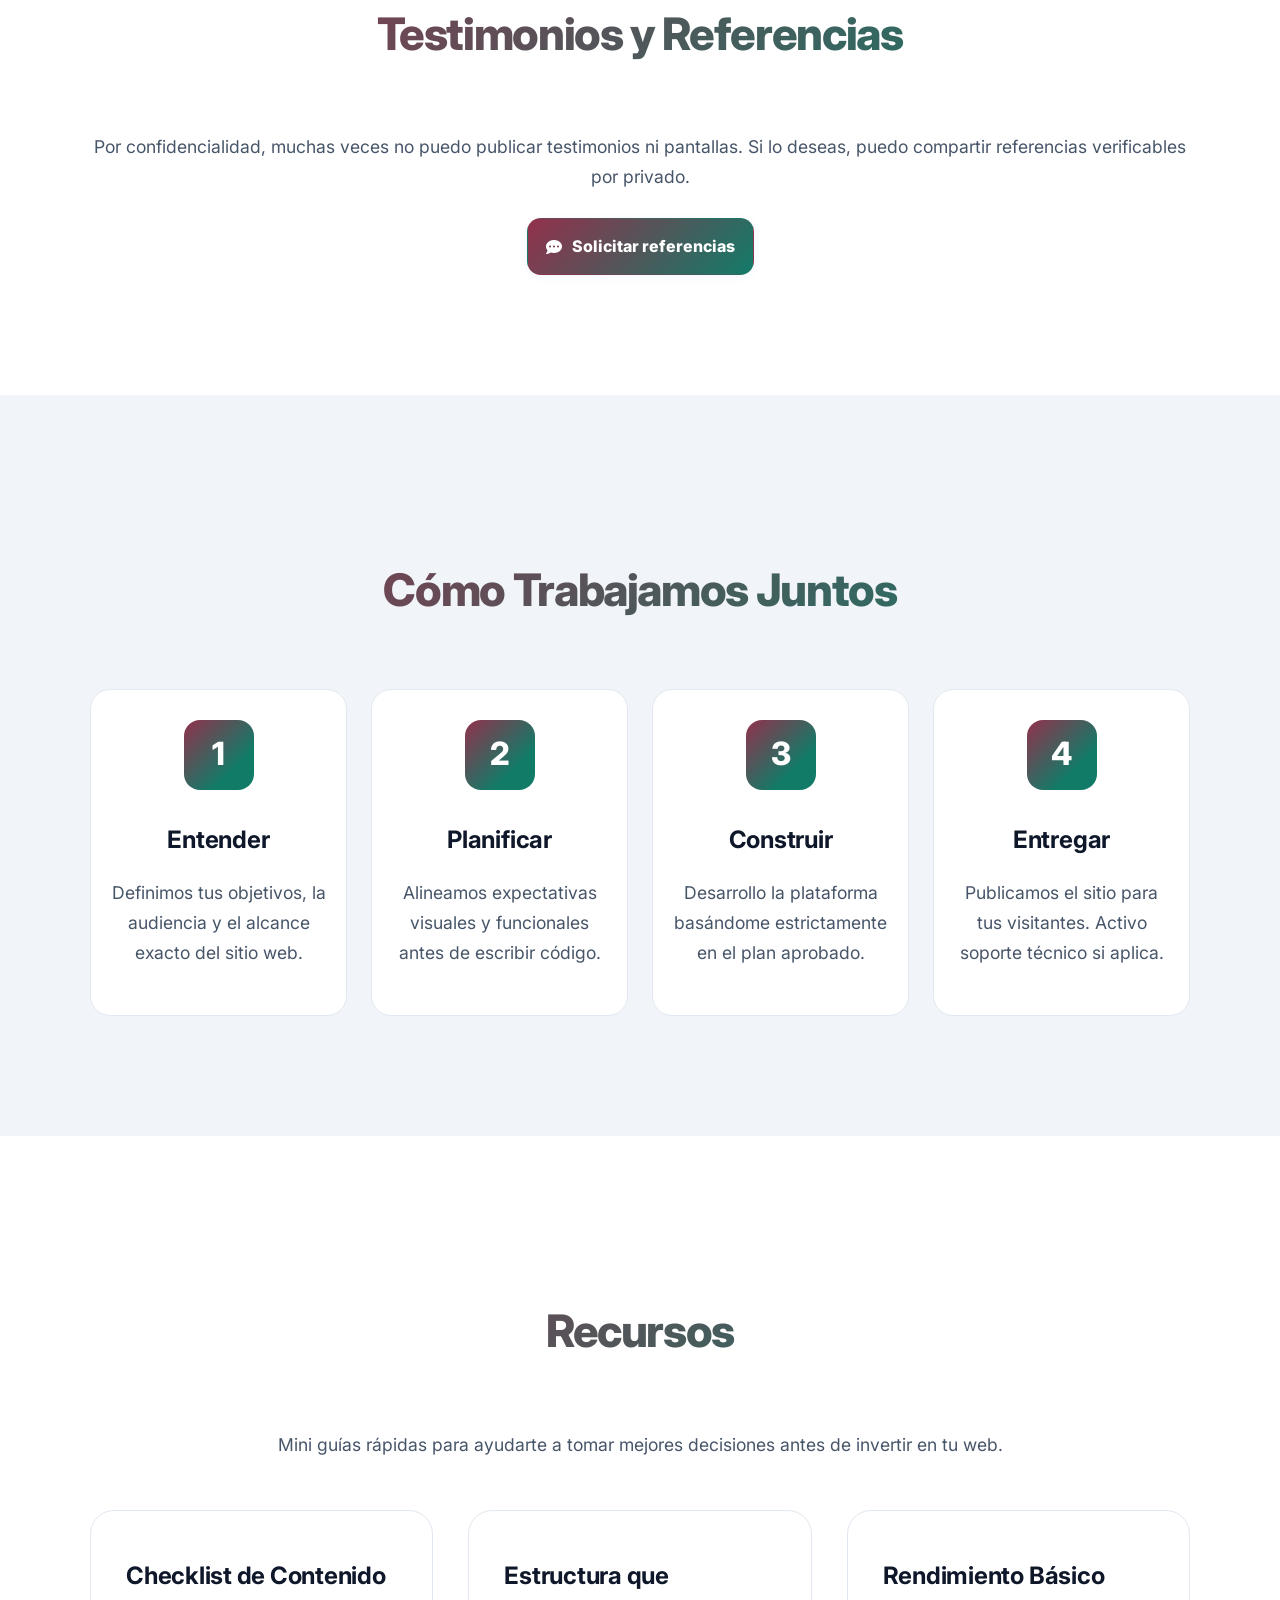
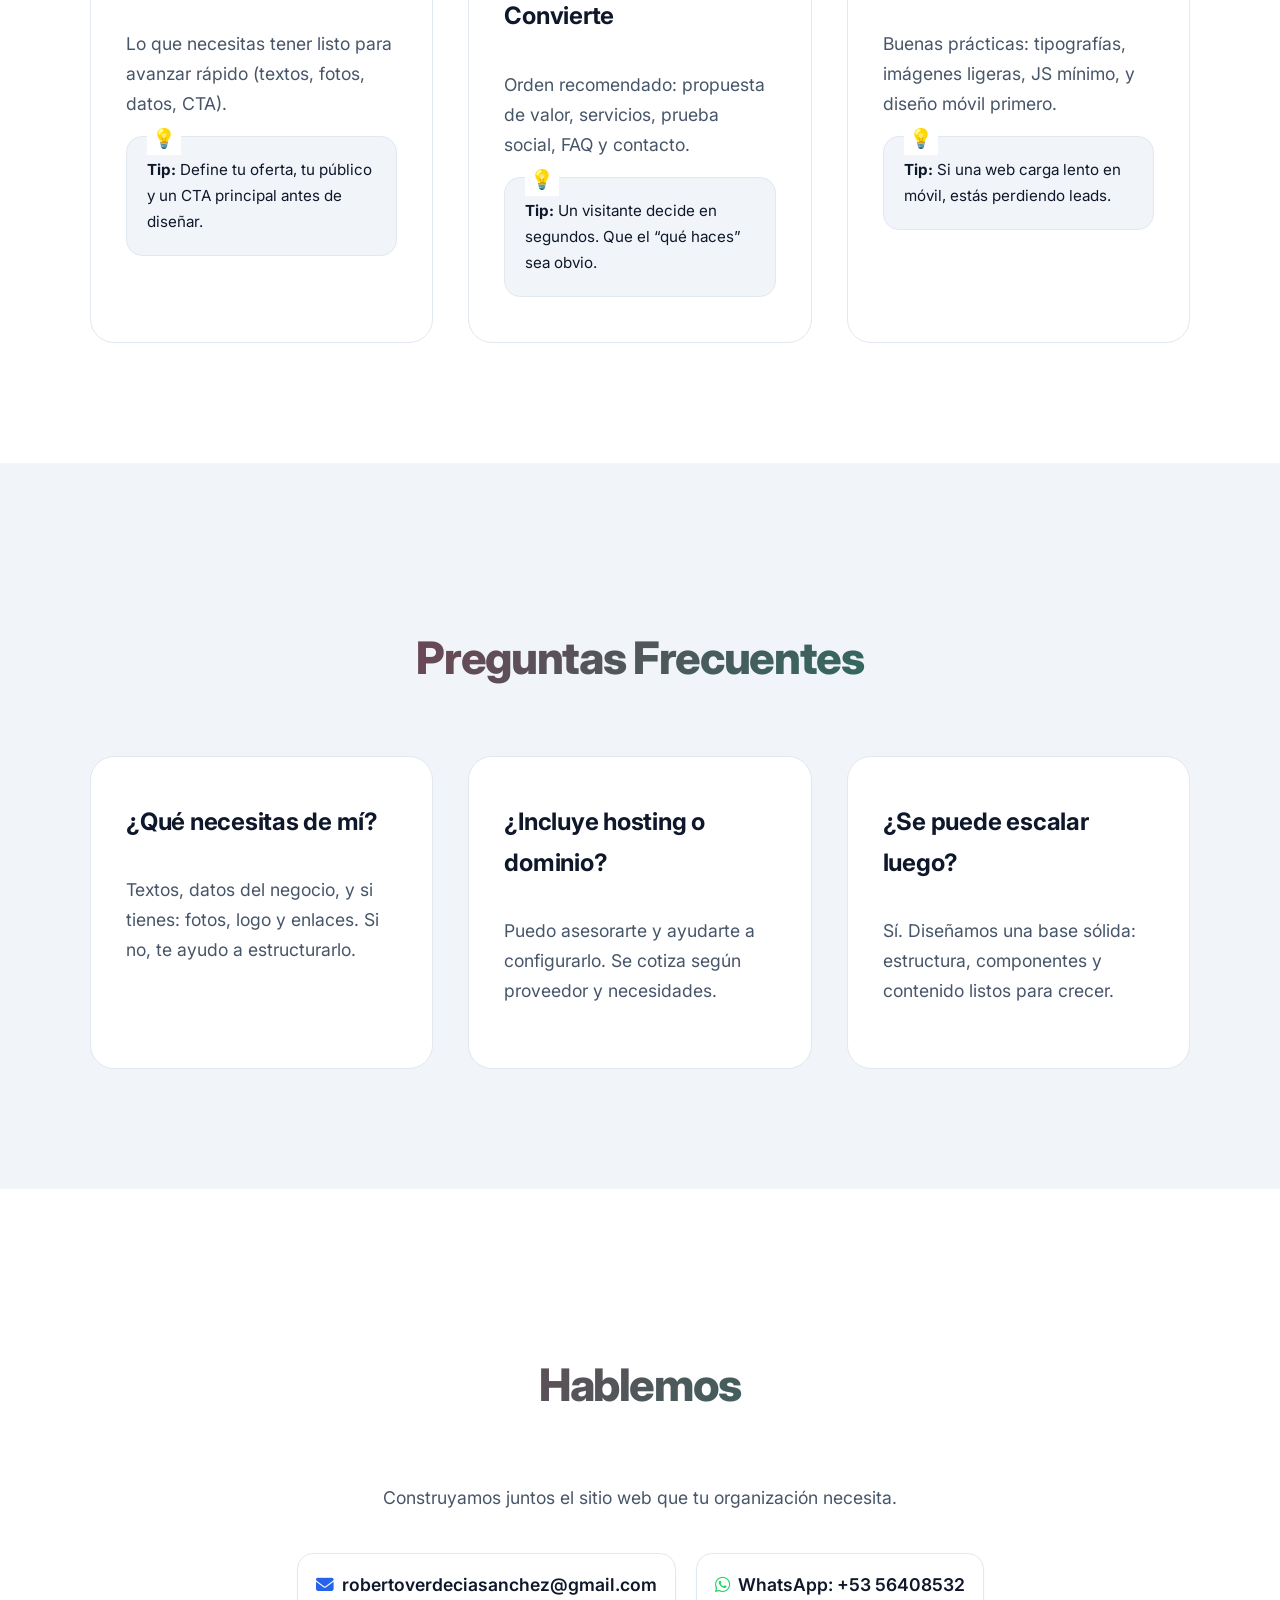
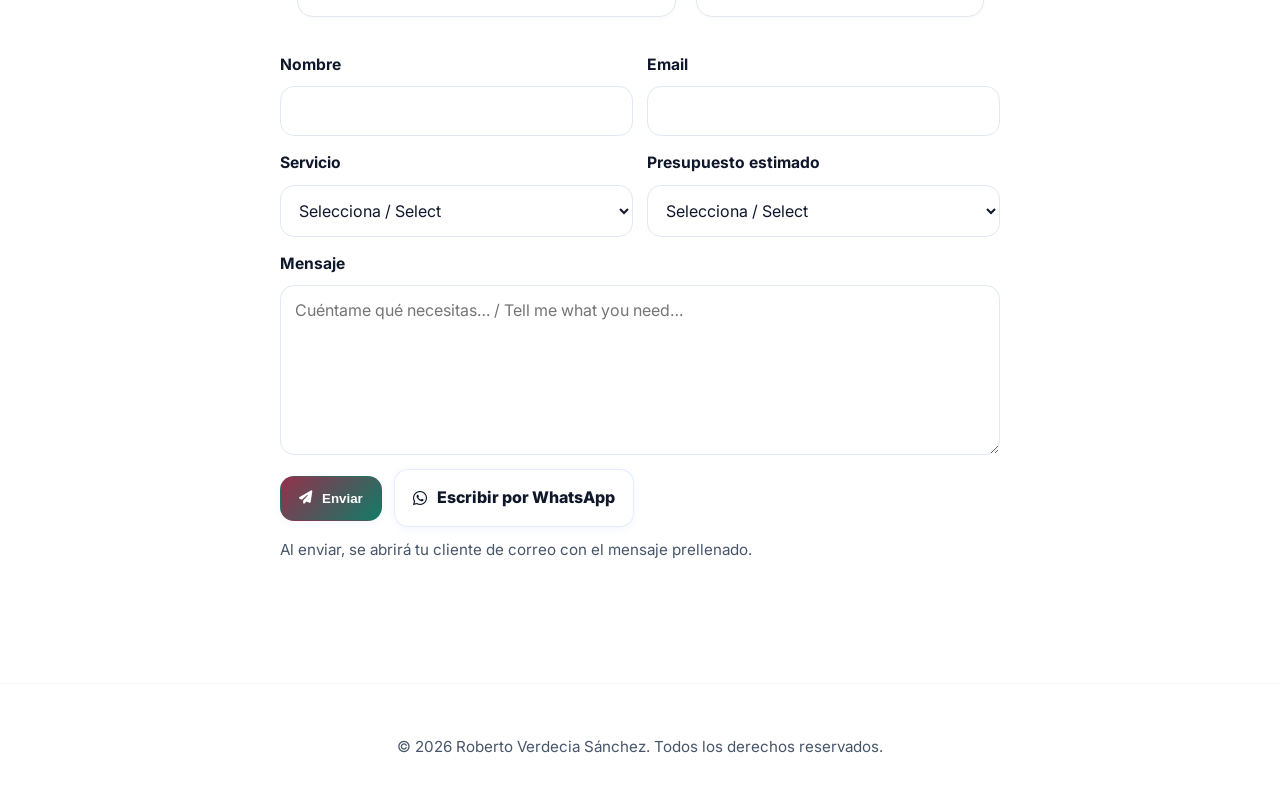
==== commit 51d282bb: "UX/UI changes and colors palette" ====
--- a/index.html
+++ b/index.html
@@ -23,9 +23,9 @@
            VARIABLES Y CONFIGURACIÓN GENERAL
            ========================================================= */
       :root {
-        --primary: #2563eb;
-        --primary-dark: #1d4ed8;
-        --accent: #7c3aed;
+        --primary: #92314c;
+        --primary-dark: #229682;
+        --accent: #127b68;
         --text-dark: #0f172a;
         /* Más oscuro para contraste tech */
         --text-light: #475569;
@@ -40,7 +40,7 @@
 
       /* ===================== TEMA OSCURO ===================== */
       body.dark-mode {
-        --primary: #60a5fa;
+        --primary: #b3be68;
         --primary-dark: #2563eb;
         --accent: #a78bfa;
         --text-dark: #f1f5f9;
@@ -105,6 +105,29 @@
       body.dark-mode .top-bar {
         background-color: rgba(24, 30, 41, 0.8);
         border-bottom: 1px solid #23293a;
+      }
+
+      body.dark-mode .topbar-nav a {
+        color: rgba(241, 245, 249, 0.75);
+      }
+
+      body.dark-mode .topbar-nav a:hover {
+        color: var(--text-dark);
+        background: rgba(96, 165, 250, 0.12);
+      }
+
+      body.dark-mode .mobile-menu {
+        background: rgba(24, 30, 41, 0.98);
+        border: 1px solid #23293a;
+      }
+
+      body.dark-mode .mobile-menu a {
+        color: var(--text-dark);
+        background: rgba(96, 165, 250, 0.12);
+      }
+
+      body.dark-mode .mobile-menu-header {
+        border-bottom: 1px solid rgba(241, 245, 249, 0.12);
       }
 
       body.dark-mode .lang-btn {
@@ -143,6 +166,27 @@
         -webkit-font-smoothing: antialiased;
         scroll-behavior: smooth;
         /* Scroll suave nativo */
+      }
+
+      [hidden] {
+        display: none !important;
+      }
+
+      body.menu-open {
+        overflow: hidden;
+        touch-action: none;
+      }
+
+      .mobile-menu-overlay {
+        position: fixed;
+        inset: 0;
+        background: rgba(15, 23, 42, 0.45);
+        backdrop-filter: blur(6px);
+        z-index: 1500;
+      }
+
+      body.dark-mode .mobile-menu-overlay {
+        background: rgba(2, 6, 23, 0.6);
       }
 
       .container {
@@ -165,11 +209,6 @@
         transition: var(--ease-out);
       }
 
-      h2:hover {
-        background-position: right center;
-        /* Movimiento del degradado */
-      }
-
       h3 {
         font-size: 1.5rem;
         margin-top: 0;
@@ -207,39 +246,200 @@
         display: inline;
       }
 
+      /* Header con nombre a la izquierda, menú hamburguesa en móvil, switches solo icono y fondo blur igual al header */
       .top-bar {
         background-color: rgba(241, 245, 249, 0.8);
         backdrop-filter: blur(12px);
-        padding: 18px 24px;
-        text-align: right;
+        padding: 28px 24px;
+        display: flex;
+        align-items: center;
+        justify-content: space-between;
         position: sticky;
         top: 0;
         z-index: 1000;
         border-bottom: 1px solid rgba(0, 0, 0, 0.03);
       }
 
-      /* Botón con degradado dinámico */
+      .topbar-left {
+        font-weight: 800;
+        font-size: 1.15rem;
+        color: var(--primary);
+        letter-spacing: -0.01em;
+        display: flex;
+        align-items: center;
+        gap: 10px;
+        white-space: nowrap;
+      }
+
+      .topbar-center {
+        display: flex;
+        align-items: center;
+        justify-content: center;
+        flex: 1;
+        padding: 0 20px;
+      }
+
+      .topbar-nav {
+        display: flex;
+        align-items: center;
+        gap: 18px;
+        padding: 0;
+        margin: 0;
+        list-style: none;
+      }
+
+      .topbar-nav a {
+        text-decoration: none;
+        color: var(--text-light);
+        font-weight: 600;
+        font-size: 0.98rem;
+        letter-spacing: -0.01em;
+        transition: var(--ease-out);
+        padding: 10px 10px;
+        border-radius: 12px;
+      }
+
+      .topbar-nav a:hover {
+        color: var(--text-dark);
+        background: rgba(37, 99, 235, 0.06);
+      }
+
+      .topbar-actions {
+        display: flex;
+        align-items: center;
+        gap: 10px;
+      }
+
+      .icon-switch {
+        background: rgba(241, 245, 249, 0.8);
+        backdrop-filter: blur(12px);
+        border: none;
+        border-radius: 50%;
+        padding: 10px;
+        display: flex;
+        align-items: center;
+        justify-content: center;
+        font-size: 1.25rem;
+        color: var(--primary-dark);
+        cursor: pointer;
+        transition: background 0.2s;
+        box-shadow: 0 2px 8px rgba(37, 99, 235, 0.04);
+      }
+
+      .icon-switch:active,
+      .icon-switch:focus {
+        outline: none;
+        background: rgba(226, 232, 240, 0.9);
+      }
+
+      .icon-switch:focus-visible,
+      .topbar-nav a:focus-visible,
+      .cta:focus-visible,
+      input:focus-visible,
+      select:focus-visible,
+      textarea:focus-visible {
+        outline: 3px solid rgba(37, 99, 235, 0.35);
+        outline-offset: 2px;
+      }
+
       .lang-btn {
-        background: linear-gradient(135deg, var(--primary) 0%, var(--accent) 100%);
-        background-size: 150% auto;
-        color: var(--white);
-        padding: 11px 26px;
-        border-radius: 12px;
-        /* Menos redondeado, más app style */
+        display: none !important;
+      }
+
+      .hamburger {
+        display: none;
+        background: rgba(241, 245, 249, 0.8);
+        border: none;
+        border-radius: 10px;
+        padding: 10px 12px;
+        font-size: 1.5rem;
+        color: var(--primary-dark);
         cursor: pointer;
-        font-weight: 600;
-        font-size: 14px;
-        transition: var(--ease-out);
-        user-select: none;
-        display: inline-block;
-        border: none;
-        box-shadow: 0 4px 12px rgba(37, 99, 235, 0.2);
-      }
-
-      .lang-btn:hover {
-        background-position: right center;
-        transform: translateY(-2px) scale(1.01);
-        box-shadow: 0 6px 18px rgba(124, 58, 237, 0.3);
+        margin-left: 10px;
+        backdrop-filter: blur(12px);
+      }
+
+      @media (max-width: 768px) {
+        .top-bar {
+          padding: 18px 16px;
+        }
+
+        .topbar-center {
+          display: none;
+        }
+
+        .topbar-actions {
+          display: none;
+        }
+
+        .hamburger {
+          display: flex;
+        }
+
+        .mobile-menu {
+          display: flex;
+          flex-direction: column;
+          position: fixed;
+          top: 0;
+          right: 0;
+          height: 100vh;
+          width: min(420px, 80vw);
+          background: rgba(241, 245, 249, 0.98);
+          border-radius: 24px 0 0 24px;
+          box-shadow: 0 12px 48px rgba(2, 6, 23, 0.18);
+          padding: calc(18px + env(safe-area-inset-top, 0px)) 18px calc(18px + env(safe-area-inset-bottom, 0px)) 18px;
+          z-index: 1600;
+          gap: 12px;
+          min-width: 0;
+          align-items: stretch;
+          overflow-y: auto;
+        }
+
+        .mobile-menu-header {
+          display: flex;
+          align-items: center;
+          justify-content: space-between;
+          gap: 12px;
+          padding-bottom: 8px;
+          border-bottom: 1px solid rgba(15, 23, 42, 0.06);
+        }
+
+        .mobile-menu-title {
+          font-weight: 900;
+          letter-spacing: -0.02em;
+          color: var(--text-dark);
+        }
+
+        .mobile-menu .icon-switch {
+          margin: 0;
+        }
+
+        .mobile-menu a {
+          text-decoration: none;
+          color: var(--text-dark);
+          font-weight: 700;
+          padding: 12px 12px;
+          border-radius: 12px;
+          background: rgba(37, 99, 235, 0.04);
+        }
+
+        .mobile-menu a:active {
+          background: rgba(37, 99, 235, 0.08);
+        }
+
+        .mobile-menu-actions {
+          margin-top: 6px;
+          display: flex;
+          gap: 10px;
+          justify-content: flex-end;
+        }
+      }
+
+      @media (max-width: 420px) {
+        .mobile-menu {
+          width: 100vw;
+          border-radius: 0;
+        }
       }
 
       /* =========================================================
@@ -248,6 +448,7 @@
       section {
         padding: 120px 0;
         position: relative;
+        scroll-margin-top: 120px;
       }
 
       .bg-white {
@@ -283,11 +484,47 @@
 
       /* Hero con patrón de fondo */
       .hero {
-        padding: 160px 20px;
+        padding: 80px 20px;
         background-color: var(--bg-light);
         background-image: radial-gradient(#e2e8f0 1.1px, transparent 1.1px), radial-gradient(#e2e8f0 1.1px, var(--bg-light) 1.1px);
         background-size: 44px 44px;
         background-position: 0 0, 22px 22px;
+      }
+
+      .cta-row {
+        display: flex;
+        justify-content: center;
+        align-items: center;
+        gap: 14px;
+        flex-wrap: wrap;
+        margin-top: 26px;
+      }
+
+      .cta {
+        display: inline-flex;
+        align-items: center;
+        justify-content: center;
+        gap: 10px;
+        padding: 14px 18px;
+        border-radius: 14px;
+        border: 1px solid rgba(37, 99, 235, 0.12);
+        text-decoration: none;
+        font-weight: 800;
+        color: var(--text-dark);
+        background: rgba(255, 255, 255, 0.6);
+        transition: var(--ease-out);
+        box-shadow: 0 2px 8px rgba(37, 99, 235, 0.06);
+      }
+
+      .cta.primary {
+        color: var(--white);
+        background: linear-gradient(135deg, var(--primary) 0%, var(--accent) 100%);
+        border-color: transparent;
+      }
+
+      .cta:hover {
+        transform: translateY(-2px);
+        box-shadow: 0 10px 24px rgba(37, 99, 235, 0.12);
       }
 
       .tags {
@@ -521,52 +758,134 @@
 
       /* Contacto estilo botones grandes */
       .contact-info {
-        margin-top: 60px;
+        margin-top: 40px;
         font-size: 1.2rem;
         display: flex;
         gap: 20px;
         justify-content: center;
         flex-wrap: wrap;
+        flex-direction: row;
       }
 
       .contact-info p {
         margin: 0;
         background: var(--white);
-        padding: 20px 35px;
+        padding: 16px 18px;
         border-radius: 16px;
         border: 1px solid #e2e8f0;
         transition: var(--ease-out);
         box-shadow: 0 2px 4px rgba(0, 0, 0, 0.02);
-      }
-
-      .contact-info p:hover {
-        border-color: var(--primary);
-        transform: translateY(-4px);
-        box-shadow: 0 10px 20px -5px rgba(37, 99, 235, 0.1);
+        max-width: 100vw;
+        overflow-wrap: anywhere;
+        word-break: break-all;
+        display: flex;
+        align-items: center;
       }
 
       .contact-info a {
         color: var(--text-dark);
         text-decoration: none;
         font-weight: 600;
-      }
-
-      .contact-info p:hover a {
-        color: var(--primary);
+        word-break: break-all;
+      }
+
+      .contact-form {
+        max-width: 720px;
+        margin: 35px auto 0 auto;
+        text-align: left;
+      }
+
+      .form-grid {
+        display: grid;
+        grid-template-columns: 1fr 1fr;
+        gap: 14px;
+      }
+
+      .field {
+        display: flex;
+        flex-direction: column;
+        gap: 8px;
+      }
+
+      label {
+        font-weight: 700;
+        color: var(--text-dark);
+        font-size: 0.98rem;
+      }
+
+      input,
+      select,
+      textarea {
+        font-family: var(--font-main);
+        font-size: 1rem;
+        padding: 14px 14px;
+        border-radius: 14px;
+        border: 1px solid #e2e8f0;
+        background: var(--white);
+        color: var(--text-dark);
+        transition: var(--ease-out);
+      }
+
+      textarea {
+        min-height: 140px;
+        resize: vertical;
+      }
+
+      .form-actions {
+        display: flex;
+        align-items: center;
+        gap: 12px;
+        flex-wrap: wrap;
+        margin-top: 14px;
+      }
+
+      .hint {
+        font-size: 0.95rem;
+        color: var(--text-light);
+        margin: 10px 0 0 0;
+      }
+
+      @media (max-width: 768px) {
+        .contact-info {
+          flex-direction: column;
+          align-items: stretch;
+          gap: 12px;
+        }
+
+        .contact-info p {
+          font-size: 1rem;
+          padding: 14px 8px;
+          word-break: break-all;
+        }
+
+        .form-grid {
+          grid-template-columns: 1fr;
+        }
       }
 
       /* Footer */
       footer {
-        background: var(--text-dark);
-        color: rgba(255, 255, 255, 0.7);
+        background: var(--white);
+        color: var(--text-dark);
         text-align: center;
         padding: 50px 20px;
+        border-top: 1px solid rgba(0, 0, 0, 0.03);
+        backdrop-filter: blur(12px);
       }
 
       footer p {
-        color: rgba(255, 255, 255, 0.5);
+        color: var(--text-light);
         margin: 0;
         font-size: 0.95rem;
+      }
+
+      body.dark-mode footer {
+        background: #181e29;
+        color: rgba(255, 255, 255, 0.7);
+      }
+
+      body.dark-mode footer p {
+        color: rgba(255, 255, 255, 0.5);
       }
 
       /* Responsive */
@@ -584,7 +903,7 @@
         }
 
         .hero {
-          padding: 120px 20px;
+          padding: 10px 20px;
         }
 
         .contact-info {
@@ -592,6 +911,14 @@
           align-items: center;
         }
       }
+
+      @media (prefers-reduced-motion: reduce) {
+        * {
+          transition: none !important;
+          animation: none !important;
+          scroll-behavior: auto !important;
+        }
+      }
     </style>
   </head>
 
@@ -602,29 +929,86 @@
 
     <div class="page-wrapper">
 
-      <div class="top-bar"
-           style="display: flex; align-items: center; justify-content: end;">
-        <label for="lang-toggle"
-               class="lang-btn">
-          <span class="lang-es">Switch to English</span>
-          <span class="lang-en">Cambiar a Español</span>
-        </label>
-        <button id="theme-toggle"
-                class="lang-btn"
-                style="margin-left: 16px; display: flex; align-items: center; gap: 8px;">
-          <i id="theme-icon"
-             class="fa-solid fa-moon"
-             aria-hidden="true"></i>
-          <span class="lang-es"
-                id="theme-toggle-text"
-                style="display:none;">Modo Oscuro</span>
-          <span class="lang-en"
-                id="theme-toggle-text-en"
-                style="display:none;">Dark Mode</span>
+      <div class="top-bar">
+        <div class="topbar-left">
+          Roberto Verdecia Sánchez
+        </div>
+        <div class="topbar-center">
+          <ul class="topbar-nav"
+              style="display: flex;justify-content: center;">
+            <li><a href="#home"><span class="lang-es">Inicio</span><span class="lang-en">Home</span></a></li>
+            <li><a href="#services"><span class="lang-es">Servicios</span><span class="lang-en">Services</span></a></li>
+            <li><a href="#portfolio"><span class="lang-es">Casos</span><span class="lang-en">Work</span></a></li>
+            <li><a href="#process"><span class="lang-es">Proceso</span><span class="lang-en">Process</span></a></li>
+            <li><a href="#resources"><span class="lang-es">Recursos</span><span class="lang-en">Resources</span></a>
+            </li>
+            <li><a href="#faq"><span class="lang-es">FAQ</span><span class="lang-en">FAQ</span></a></li>
+            <li><a href="#contact"><span class="lang-es">Contacto</span><span class="lang-en">Contact</span></a></li>
+          </ul>
+        </div>
+        <div class="topbar-actions">
+          <button id="lang-switch"
+                  class="icon-switch"
+                  title="Cambiar idioma">
+            <i class="fa-solid fa-language"></i>
+          </button>
+          <button id="theme-toggle"
+                  class="icon-switch"
+                  title="Cambiar tema">
+            <i id="theme-icon"
+               class="fa-solid fa-moon"
+               aria-hidden="true"></i>
+          </button>
+        </div>
+        <button class="hamburger"
+                id="hamburger-menu"
+                aria-label="Abrir menú">
+          <i class="fa-solid fa-bars"></i>
         </button>
       </div>
-
-      <section class="hero text-center">
+      <div id="mobile-menu-overlay"
+           class="mobile-menu-overlay"
+           hidden></div>
+      <div id="mobile-menu"
+           class="mobile-menu"
+           hidden>
+        <div class="mobile-menu-header">
+          <div class="mobile-menu-title"><span class="lang-es">Menú</span><span class="lang-en">Menu</span></div>
+          <button id="mobile-menu-close"
+                  class="icon-switch"
+                  title="Cerrar"
+                  aria-label="Cerrar">
+            <i class="fa-solid fa-xmark"
+               aria-hidden="true"></i>
+          </button>
+        </div>
+        <a href="#home"><span class="lang-es">Inicio</span><span class="lang-en">Home</span></a>
+        <a href="#services"><span class="lang-es">Servicios</span><span class="lang-en">Services</span></a>
+        <a href="#portfolio"><span class="lang-es">Casos</span><span class="lang-en">Work</span></a>
+        <a href="#process"><span class="lang-es">Proceso</span><span class="lang-en">Process</span></a>
+        <a href="#resources"><span class="lang-es">Recursos</span><span class="lang-en">Resources</span></a>
+        <a href="#faq"><span class="lang-es">Preguntas frecuentes</span><span class="lang-en">FAQ</span></a>
+        <a href="#contact"><span class="lang-es">Contacto</span><span class="lang-en">Contact</span></a>
+        <div class="mobile-menu-actions">
+          <button id="lang-switch-mobile"
+                  class="icon-switch"
+                  title="Cambiar idioma"
+                  aria-label="Cambiar idioma">
+            <i class="fa-solid fa-language"></i>
+          </button>
+          <button id="theme-toggle-mobile"
+                  class="icon-switch"
+                  title="Cambiar tema"
+                  aria-label="Cambiar tema">
+            <i id="theme-icon-mobile"
+               class="fa-solid fa-moon"
+               aria-hidden="true"></i>
+          </button>
+        </div>
+      </div>
+
+      <section id="home"
+               class="hero text-center">
         <div class="container">
           <h1 class="lang-es">Sitios Web Simples, Limpios y Efectivos para tu Organización</h1>
           <h1 class="lang-en">Simple, Clean, and Effective Websites for Your Organization</h1>
@@ -633,6 +1017,17 @@
             UX/UI</p>
           <p class="lang-en"><strong>Roberto Verdecia Sánchez</strong> | Frontend React Developer & UX/UI
             Design</p>
+
+          <div class="cta-row">
+            <a class="cta primary"
+               href="#services"><i class="fa-solid fa-briefcase"
+                 aria-hidden="true"></i><span class="lang-es">Ver servicios</span><span class="lang-en">View
+                services</span></a>
+            <a class="cta"
+               href="#contact"><i class="fa-solid fa-paper-plane"
+                 aria-hidden="true"></i><span class="lang-es">Pedir propuesta</span><span class="lang-en">Request a
+                quote</span></a>
+          </div>
 
           <div class="tags">
             <span class="tag highlight lang-es">⏱️ 1 a 4 Semanas Estimadas</span>
@@ -647,35 +1042,46 @@
         </div>
       </section>
 
-      <section class="bg-white">
+      <section id="about"
+               class="bg-white">
         <div class="container text-center">
           <h2 class="lang-es">Sobre Mí</h2>
           <h2 class="lang-en">About Me</h2>
 
           <p class="lang-es">
-            Me llamo <strong>Roberto Verdecia Sánchez</strong>. Desarrollador frontend enfocado en UX/UI y
-            diseño limpio.
-
-            Ayudo a pequeñas empresas y organizaciones a construir sitios web y aplicaciones sencillas y
-            efectivas utilizando React. Con más de 6 años de experiencia, me especializo en mejorar la
-            usabilidad, crear interfaces claras y entregar resultados fiables.
-
-            Rápido, sencillo y profesional.
+            <strong>
+              Roberto Verdecia Sánchez
+            </strong>
+            desarrollador Frontend | Especialista UX/UI
+
+            Diseño y desarrollo de interfaces digitales enfocadas en claridad, usabilidad y precisión visual. Con
+            más de 6 años de experiencia en entornos profesionales, he contribuido al desarrollo de plataformas de
+            datos y sistemas CRM, trabajando en equipo estructurado y productos reales.
+
+            Mi trabajo se centra en el diseño limpio, experiencia de usuario pensada y ejecución consistente. Busco
+            entregar soluciones que no solo sean visuales refinadas, sino también prácticas y fácil de usar.
+
+            Profesionalismo, atención al detalle y fiabilidad definen la manera en la que abordamos cada proyecto.
           </p>
           <p class="lang-en">
-            My name is <strong>Roberto Verdecia Sánchez</strong>. Frontend developer focused on UX/UI and
-            clean design.
-
-            I help small businesses and organizations build simple, effective websites and applications
-            using React. With 6+ years of experience, I specialize in improving usability, creating clear
-            interfaces and delivering reliable results.
-
-            Fast, simple and professional.
+            <strong>
+              Roberto Verdecia Sánchez
+            </strong>
+            frontend Developer | UX/UI Specialist
+
+            I design and build digital interfaces focused on clarity, usability and visual precision. With more than 6
+            years of experience in professional environments, I have contributed to the development of data platforms
+            and CRM systems, working closely within structured teams and real-world products.
+
+            My work emphasizes clean design, thoughtful user experience and consistent execution. I aim to deliver
+            solutions that are not only visually refined, but also practical and easy to use.
+
+            Professionalism, attention to detail and reliability define the way I approach every project.
           </p>
         </div>
       </section>
 
-      <section>
+      <section id="services">
         <div class="container">
           <h2 class="text-center lang-es">Paquetes de Desarrollo Web</h2>
           <h2 class="text-center lang-en">Web Development Packages</h2>
@@ -827,7 +1233,92 @@
         </div>
       </section>
 
-      <section>
+      <section id="portfolio">
+        <div class="container">
+          <h2 class="text-center lang-es">Casos de Éxito</h2>
+          <h2 class="text-center lang-en">Representative Work (Anonymized)</h2>
+
+          <p class="text-center lang-es"
+             style="margin-bottom: 50px;">No comparto pantallas ni nombres por acuerdos de confidencialidad (NDA). En su
+            lugar, muestro el tipo de problema y el resultado que se suele conseguir.</p>
+          <p class="text-center lang-en"
+             style="margin-bottom: 50px;">I can’t share screenshots or client names due to NDAs. Instead, I show the
+            type of problem and the kind of results we typically achieve.</p>
+
+          <div class="grid-3">
+            <div class="card">
+              <h3 class="lang-es">Dashboard de CRM (B2B)</h3>
+              <h3 class="lang-en">CRM Dashboard (B2B)</h3>
+              <p class="lang-es">Rediseño de interfaz para reducir fricción y acelerar tareas repetitivas.</p>
+              <p class="lang-en">UI redesign to reduce friction and speed up repetitive workflows.</p>
+              <ul class="lang-es">
+                <li>Jerarquía visual y componentes consistentes</li>
+                <li>Mejoras de accesibilidad y estados</li>
+                <li>Optimización de tablas, filtros y formularios</li>
+              </ul>
+              <ul class="lang-en">
+                <li>Clear visual hierarchy and consistent components</li>
+                <li>Accessibility and state improvements</li>
+                <li>Optimized tables, filters and forms</li>
+              </ul>
+            </div>
+            <div class="card">
+              <h3 class="lang-es">Plataforma de Datos</h3>
+              <h3 class="lang-en">Data Platform UI</h3>
+              <p class="lang-es">Interfaz enfocada en claridad y rendimiento para vistas con alta densidad de
+                información.</p>
+              <p class="lang-en">Clarity-first UI and performance improvements for high-density screens.</p>
+              <ul class="lang-es">
+                <li>Diseño responsive para analítica</li>
+                <li>Patrones reutilizables y escalables</li>
+                <li>Mejoras de carga percibida</li>
+              </ul>
+              <ul class="lang-en">
+                <li>Responsive analytics layout</li>
+                <li>Reusable and scalable patterns</li>
+                <li>Better perceived performance</li>
+              </ul>
+            </div>
+            <div class="card">
+              <h3 class="lang-es">Sitio de Servicios (Lead Gen)</h3>
+              <h3 class="lang-en">Service Website (Lead Gen)</h3>
+              <p class="lang-es">Estructura orientada a conversión: propuesta de valor, servicios, confianza y contacto.
+              </p>
+              <p class="lang-en">Conversion-focused structure: value proposition, services, trust, and contact.</p>
+              <ul class="lang-es">
+                <li>Secciones estándar de captación (FAQ, CTA, contacto)</li>
+                <li>Copy claro y jerarquía de contenido</li>
+                <li>Microinteracciones con intención</li>
+              </ul>
+              <ul class="lang-en">
+                <li>Standard lead-gen sections (FAQ, CTA, contact)</li>
+                <li>Clear copy and content hierarchy</li>
+                <li>Intentional microinteractions</li>
+              </ul>
+            </div>
+          </div>
+        </div>
+      </section>
+
+      <section id="testimonials"
+               class="bg-white">
+        <div class="container text-center">
+          <h2 class="lang-es">Testimonios y Referencias</h2>
+          <h2 class="lang-en">Testimonials & References</h2>
+          <p class="lang-es">Por confidencialidad, muchas veces no puedo publicar testimonios ni pantallas. Si lo
+            deseas, puedo compartir referencias verificables por privado.</p>
+          <p class="lang-en">Due to confidentiality, I often can’t publish testimonials or screenshots. If you want, I
+            can share verifiable references privately.</p>
+          <div class="cta-row">
+            <a class="cta primary"
+               href="#contact"><i class="fa-solid fa-comment-dots"
+                 aria-hidden="true"></i><span class="lang-es">Solicitar referencias</span><span class="lang-en">Request
+                references</span></a>
+          </div>
+        </div>
+      </section>
+
+      <section id="process">
         <div class="container">
           <h2 class="text-center lang-es">Cómo Trabajamos Juntos</h2>
           <h2 class="text-center lang-en">How We Work Together</h2>
@@ -870,7 +1361,93 @@
         </div>
       </section>
 
-      <section class="bg-white text-center">
+      <section id="resources"
+               class="bg-white">
+        <div class="container">
+          <h2 class="text-center lang-es">Recursos</h2>
+          <h2 class="text-center lang-en">Resources</h2>
+
+          <p class="text-center lang-es"
+             style="margin-bottom: 50px;">Mini guías rápidas para ayudarte a tomar mejores decisiones antes de invertir
+            en tu web.</p>
+          <p class="text-center lang-en"
+             style="margin-bottom: 50px;">Short practical guides to help you make better decisions before investing in
+            your website.</p>
+
+          <div class="grid-3">
+            <div class="card">
+              <h3 class="lang-es">Checklist de Contenido</h3>
+              <h3 class="lang-en">Content Checklist</h3>
+              <p class="lang-es">Lo que necesitas tener listo para avanzar rápido (textos, fotos, datos, CTA).</p>
+              <p class="lang-en">What you should have ready to move fast (copy, photos, business info, CTAs).</p>
+              <div class="example-box">
+                <span class="lang-es"><strong>Tip:</strong> Define tu oferta, tu público y un CTA principal antes de
+                  diseñar.</span>
+                <span class="lang-en"><strong>Tip:</strong> Define your offer, audience and one primary CTA before
+                  design.</span>
+              </div>
+            </div>
+            <div class="card">
+              <h3 class="lang-es">Estructura que Convierte</h3>
+              <h3 class="lang-en">High-Converting Structure</h3>
+              <p class="lang-es">Orden recomendado: propuesta de valor, servicios, prueba social, FAQ y contacto.</p>
+              <p class="lang-en">Recommended order: value proposition, services, social proof, FAQ and contact.</p>
+              <div class="example-box">
+                <span class="lang-es"><strong>Tip:</strong> Un visitante decide en segundos. Que el “qué haces” sea
+                  obvio.</span>
+                <span class="lang-en"><strong>Tip:</strong> Visitors decide in seconds. Make “what you do”
+                  obvious.</span>
+              </div>
+            </div>
+            <div class="card">
+              <h3 class="lang-es">Rendimiento Básico</h3>
+              <h3 class="lang-en">Performance Basics</h3>
+              <p class="lang-es">Buenas prácticas: tipografías, imágenes ligeras, JS mínimo, y diseño móvil primero.</p>
+              <p class="lang-en">Best practices: fonts, lightweight images, minimal JS, and mobile-first design.</p>
+              <div class="example-box">
+                <span class="lang-es"><strong>Tip:</strong> Si una web carga lento en móvil, estás perdiendo
+                  leads.</span>
+                <span class="lang-en"><strong>Tip:</strong> If your site is slow on mobile, you’re losing leads.</span>
+              </div>
+            </div>
+          </div>
+        </div>
+      </section>
+
+      <section id="faq">
+        <div class="container">
+          <h2 class="text-center lang-es">Preguntas Frecuentes</h2>
+          <h2 class="text-center lang-en">Frequently Asked Questions</h2>
+
+          <div class="grid-3">
+            <div class="card">
+              <h3 class="lang-es">¿Qué necesitas de mí?</h3>
+              <h3 class="lang-en">What do you need from me?</h3>
+              <p class="lang-es">Textos, datos del negocio, y si tienes: fotos, logo y enlaces. Si no, te ayudo a
+                estructurarlo.</p>
+              <p class="lang-en">Copy, business info, and if available: photos, logo and links. If not, I’ll help
+                structure it.</p>
+            </div>
+            <div class="card">
+              <h3 class="lang-es">¿Incluye hosting o dominio?</h3>
+              <h3 class="lang-en">Does it include hosting or domain?</h3>
+              <p class="lang-es">Puedo asesorarte y ayudarte a configurarlo. Se cotiza según proveedor y necesidades.
+              </p>
+              <p class="lang-en">I can guide you and help set it up. Pricing depends on provider and needs.</p>
+            </div>
+            <div class="card">
+              <h3 class="lang-es">¿Se puede escalar luego?</h3>
+              <h3 class="lang-en">Can it scale later?</h3>
+              <p class="lang-es">Sí. Diseñamos una base sólida: estructura, componentes y contenido listos para crecer.
+              </p>
+              <p class="lang-en">Yes. We build a solid base: structure, components and content ready to grow.</p>
+            </div>
+          </div>
+        </div>
+      </section>
+
+      <section id="contact"
+               class="bg-white text-center">
         <div class="container">
           <h2 class="lang-es">Hablemos</h2>
           <h2 class="lang-en">Let's Talk</h2>
@@ -879,9 +1456,9 @@
           <p class="lang-en">Let's build the website your organization needs together.</p>
 
           <div class="contact-info">
-            <p><i class="fab fa-whatsapp"
+            <p><i class="fa-solid fa-envelope"
                  aria-hidden="true"
-                 style="color:#25d366;margin-right:8px;"></i> <a
+                 style="color:#2563eb;margin-right:8px;"></i> <a
                  href="mailto:robertoverdeciasanchez@gmail.com">robertoverdeciasanchez@gmail.com</a></p>
             <p><i class="fab fa-whatsapp"
                  aria-hidden="true"
@@ -889,6 +1466,74 @@
                  target="_blank">WhatsApp: +53 56408532</a></p>
           </div>
 
+          <form class="contact-form"
+                id="lead-form">
+            <div class="form-grid">
+              <div class="field">
+                <label for="lead-name"><span class="lang-es">Nombre</span><span class="lang-en">Name</span></label>
+                <input id="lead-name"
+                       name="name"
+                       autocomplete="name"
+                       required>
+              </div>
+              <div class="field">
+                <label for="lead-email"><span class="lang-es">Email</span><span class="lang-en">Email</span></label>
+                <input id="lead-email"
+                       name="email"
+                       type="email"
+                       autocomplete="email"
+                       required>
+              </div>
+              <div class="field">
+                <label for="lead-service"><span class="lang-es">Servicio</span><span
+                        class="lang-en">Service</span></label>
+                <select id="lead-service"
+                        name="service"
+                        required>
+                  <option value="">Selecciona / Select</option>
+                  <option value="Starter">Starter</option>
+                  <option value="Standard">Standard</option>
+                  <option value="Community">Community</option>
+                  <option value="Other">Otro / Other</option>
+                </select>
+              </div>
+              <div class="field">
+                <label for="lead-budget"><span class="lang-es">Presupuesto estimado</span><span
+                        class="lang-en">Estimated budget</span></label>
+                <select id="lead-budget"
+                        name="budget"
+                        required>
+                  <option value="">Selecciona / Select</option>
+                  <option value="200-300">$200–$300</option>
+                  <option value="400-600">$400–$600</option>
+                  <option value="700-1000">$700–$1000</option>
+                  <option value="1000+">$1000+</option>
+                </select>
+              </div>
+            </div>
+
+            <div class="field"
+                 style="margin-top:14px;">
+              <label for="lead-message"><span class="lang-es">Mensaje</span><span class="lang-en">Message</span></label>
+              <textarea id="lead-message"
+                        name="message"
+                        required
+                        placeholder="Cuéntame qué necesitas… / Tell me what you need…"></textarea>
+            </div>
+
+            <div class="form-actions">
+              <button type="submit"
+                      class="cta primary"><i class="fa-solid fa-paper-plane"
+                   aria-hidden="true"></i><span class="lang-es">Enviar</span><span class="lang-en">Send</span></button>
+              <a class="cta"
+                 href="https://wa.me/5356408532"
+                 target="_blank"><i class="fab fa-whatsapp"
+                   aria-hidden="true"></i><span class="lang-es">Escribir por WhatsApp</span><span
+                      class="lang-en">Message on WhatsApp</span></a>
+            </div>
+            <p class="hint lang-es">Al enviar, se abrirá tu cliente de correo con el mensaje prellenado.</p>
+            <p class="hint lang-en">On submit, your email client will open with a prefilled message.</p>
+          </form>
         </div>
       </section>
 
@@ -903,39 +1548,154 @@
   </body>
 
   <script>
-    // Cambio de tema claro/oscuro con FontAwesome
+    const hamburger = document.getElementById('hamburger-menu');
+    const mobileMenuOverlay = document.getElementById('mobile-menu-overlay');
+    const mobileMenu = document.getElementById('mobile-menu');
+    const mobileMenuClose = document.getElementById('mobile-menu-close');
+    const langToggle = document.getElementById('lang-toggle');
+    const langSwitch = document.getElementById('lang-switch');
+    const langSwitchMobile = document.getElementById('lang-switch-mobile');
     const themeToggle = document.getElementById('theme-toggle');
+    const themeToggleMobile = document.getElementById('theme-toggle-mobile');
     const themeIcon = document.getElementById('theme-icon');
-    // Textos ocultos para accesibilidad
-    const themeToggleText = document.getElementById('theme-toggle-text');
-    const themeToggleTextEn = document.getElementById('theme-toggle-text-en');
+    const themeIconMobile = document.getElementById('theme-icon-mobile');
+
+    function getUiLang() {
+      return (document.documentElement.getAttribute('lang') || 'es').toLowerCase().startsWith('en') ? 'en' : 'es';
+    }
+
+    function setMenuOpen(open) {
+      const isOpen = Boolean(open);
+      hamburger.setAttribute('aria-expanded', String(isOpen));
+      if (isOpen) {
+        mobileMenu.removeAttribute('hidden');
+        mobileMenuOverlay.removeAttribute('hidden');
+        document.body.classList.add('menu-open');
+      } else {
+        mobileMenu.setAttribute('hidden', '');
+        mobileMenuOverlay.setAttribute('hidden', '');
+        document.body.classList.remove('menu-open');
+      }
+    }
 
     function setTheme(dark) {
-      if (dark) {
-        document.body.classList.add('dark-mode');
-        themeIcon.classList.remove('fa-moon');
-        themeIcon.classList.add('fa-sun');
-        themeToggle.title = 'Modo claro';
-        localStorage.setItem('theme', 'dark');
-      } else {
-        document.body.classList.remove('dark-mode');
-        themeIcon.classList.remove('fa-sun');
-        themeIcon.classList.add('fa-moon');
-        themeToggle.title = 'Modo oscuro';
-        localStorage.setItem('theme', 'light');
-      }
+      const isDark = Boolean(dark);
+      document.body.classList.toggle('dark-mode', isDark);
+
+      const iconPairs = [
+        [themeIcon, isDark],
+        [themeIconMobile, isDark],
+      ];
+
+      iconPairs.forEach(([el, darkOn]) => {
+        if (!el) return;
+        el.classList.toggle('fa-moon', !darkOn);
+        el.classList.toggle('fa-sun', darkOn);
+      });
+
+      const uiLang = getUiLang();
+      const label = uiLang === 'en'
+        ? (isDark ? 'Light mode' : 'Dark mode')
+        : (isDark ? 'Modo claro' : 'Modo oscuro');
+      themeToggle.title = label;
+      themeToggleMobile.title = label;
+      themeToggle.setAttribute('aria-label', label);
+      themeToggleMobile.setAttribute('aria-label', label);
+
+      localStorage.setItem('theme', isDark ? 'dark' : 'light');
     }
 
-    // Inicializar tema
-    const userTheme = localStorage.getItem('theme');
-    if (userTheme === 'dark' || (!userTheme && window.matchMedia('(prefers-color-scheme: dark)').matches)) {
-      setTheme(true);
-    } else {
-      setTheme(false);
+    function setLangEnglish(english) {
+      const isEn = Boolean(english);
+      langToggle.checked = isEn;
+      document.documentElement.setAttribute('lang', isEn ? 'en' : 'es');
+      localStorage.setItem('lang', isEn ? 'en' : 'es');
+
+      const label = isEn ? 'Switch to Spanish' : 'Cambiar a Inglés';
+      langSwitch.title = label;
+      langSwitchMobile.title = label;
+      langSwitch.setAttribute('aria-label', label);
+      langSwitchMobile.setAttribute('aria-label', label);
+
+      const closeLabel = isEn ? 'Close menu' : 'Cerrar menú';
+      mobileMenuClose.title = closeLabel;
+      mobileMenuClose.setAttribute('aria-label', closeLabel);
+
+      const isDark = document.body.classList.contains('dark-mode');
+      setTheme(isDark);
     }
 
-    themeToggle.addEventListener('click', () => {
+    const savedLang = localStorage.getItem('lang');
+    if (savedLang === 'en') setLangEnglish(true);
+    if (savedLang === 'es') setLangEnglish(false);
+    if (savedLang !== 'en' && savedLang !== 'es') setLangEnglish(langToggle.checked);
+
+    const savedTheme = localStorage.getItem('theme');
+    const prefersDark = window.matchMedia && window.matchMedia('(prefers-color-scheme: dark)').matches;
+    setTheme(savedTheme ? savedTheme === 'dark' : prefersDark);
+
+    setMenuOpen(false);
+
+    hamburger.addEventListener('click', () => {
+      const open = mobileMenu.hasAttribute('hidden');
+      setMenuOpen(open);
+    });
+
+    mobileMenuClose.addEventListener('click', () => setMenuOpen(false));
+    mobileMenuOverlay.addEventListener('click', () => setMenuOpen(false));
+
+    document.addEventListener('click', (e) => {
+      if (mobileMenu.hasAttribute('hidden')) return;
+      if (mobileMenu.contains(e.target)) return;
+      if (hamburger.contains(e.target)) return;
+      setMenuOpen(false);
+    });
+
+    document.addEventListener('keydown', (e) => {
+      if (e.key !== 'Escape') return;
+      if (mobileMenu.hasAttribute('hidden')) return;
+      setMenuOpen(false);
+    });
+
+    mobileMenu.addEventListener('click', (e) => {
+      const el = e.target.closest('a');
+      if (!el) return;
+      setMenuOpen(false);
+    });
+
+    langSwitch.addEventListener('click', () => setLangEnglish(!langToggle.checked));
+    langSwitchMobile.addEventListener('click', () => {
+      setLangEnglish(!langToggle.checked);
+      setMenuOpen(false);
+    });
+
+    themeToggle.addEventListener('click', () => setTheme(!document.body.classList.contains('dark-mode')));
+    themeToggleMobile.addEventListener('click', () => {
       setTheme(!document.body.classList.contains('dark-mode'));
+      setMenuOpen(false);
+    });
+
+    const leadForm = document.getElementById('lead-form');
+    leadForm.addEventListener('submit', (e) => {
+      e.preventDefault();
+
+      const name = document.getElementById('lead-name').value.trim();
+      const email = document.getElementById('lead-email').value.trim();
+      const service = document.getElementById('lead-service').value.trim();
+      const budget = document.getElementById('lead-budget').value.trim();
+      const message = document.getElementById('lead-message').value.trim();
+
+      const lang = langToggle.checked ? 'en' : 'es';
+      const subject = lang === 'en'
+        ? `Website request (${service || 'Service'})`
+        : `Solicitud de sitio web (${service || 'Servicio'})`;
+
+      const body = lang === 'en'
+        ? `Name: ${name}\nEmail: ${email}\nService: ${service}\nBudget: ${budget}\n\nMessage:\n${message}`
+        : `Nombre: ${name}\nEmail: ${email}\nServicio: ${service}\nPresupuesto: ${budget}\n\nMensaje:\n${message}`;
+
+      const mailto = `mailto:robertoverdeciasanchez@gmail.com?subject=${encodeURIComponent(subject)}&body=${encodeURIComponent(body)}`;
+      window.location.href = mailto;
     });
   </script>
 
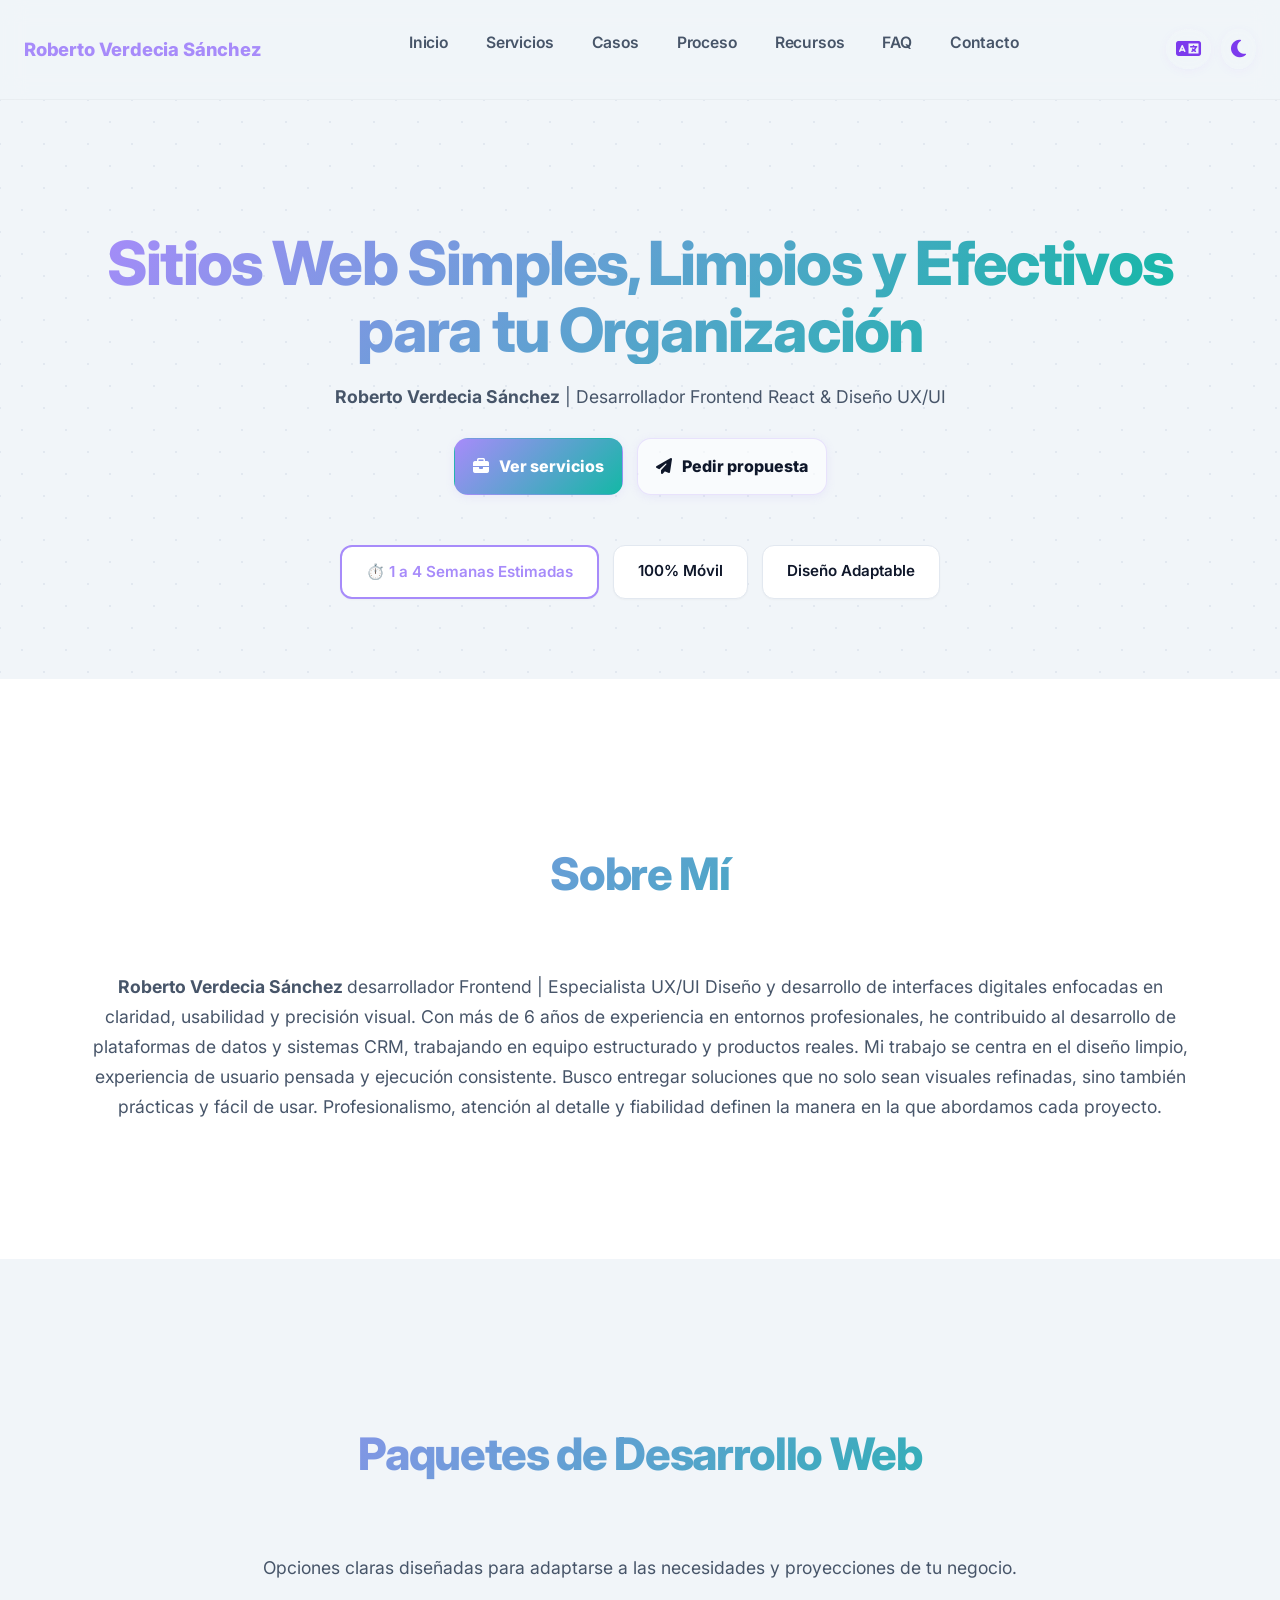
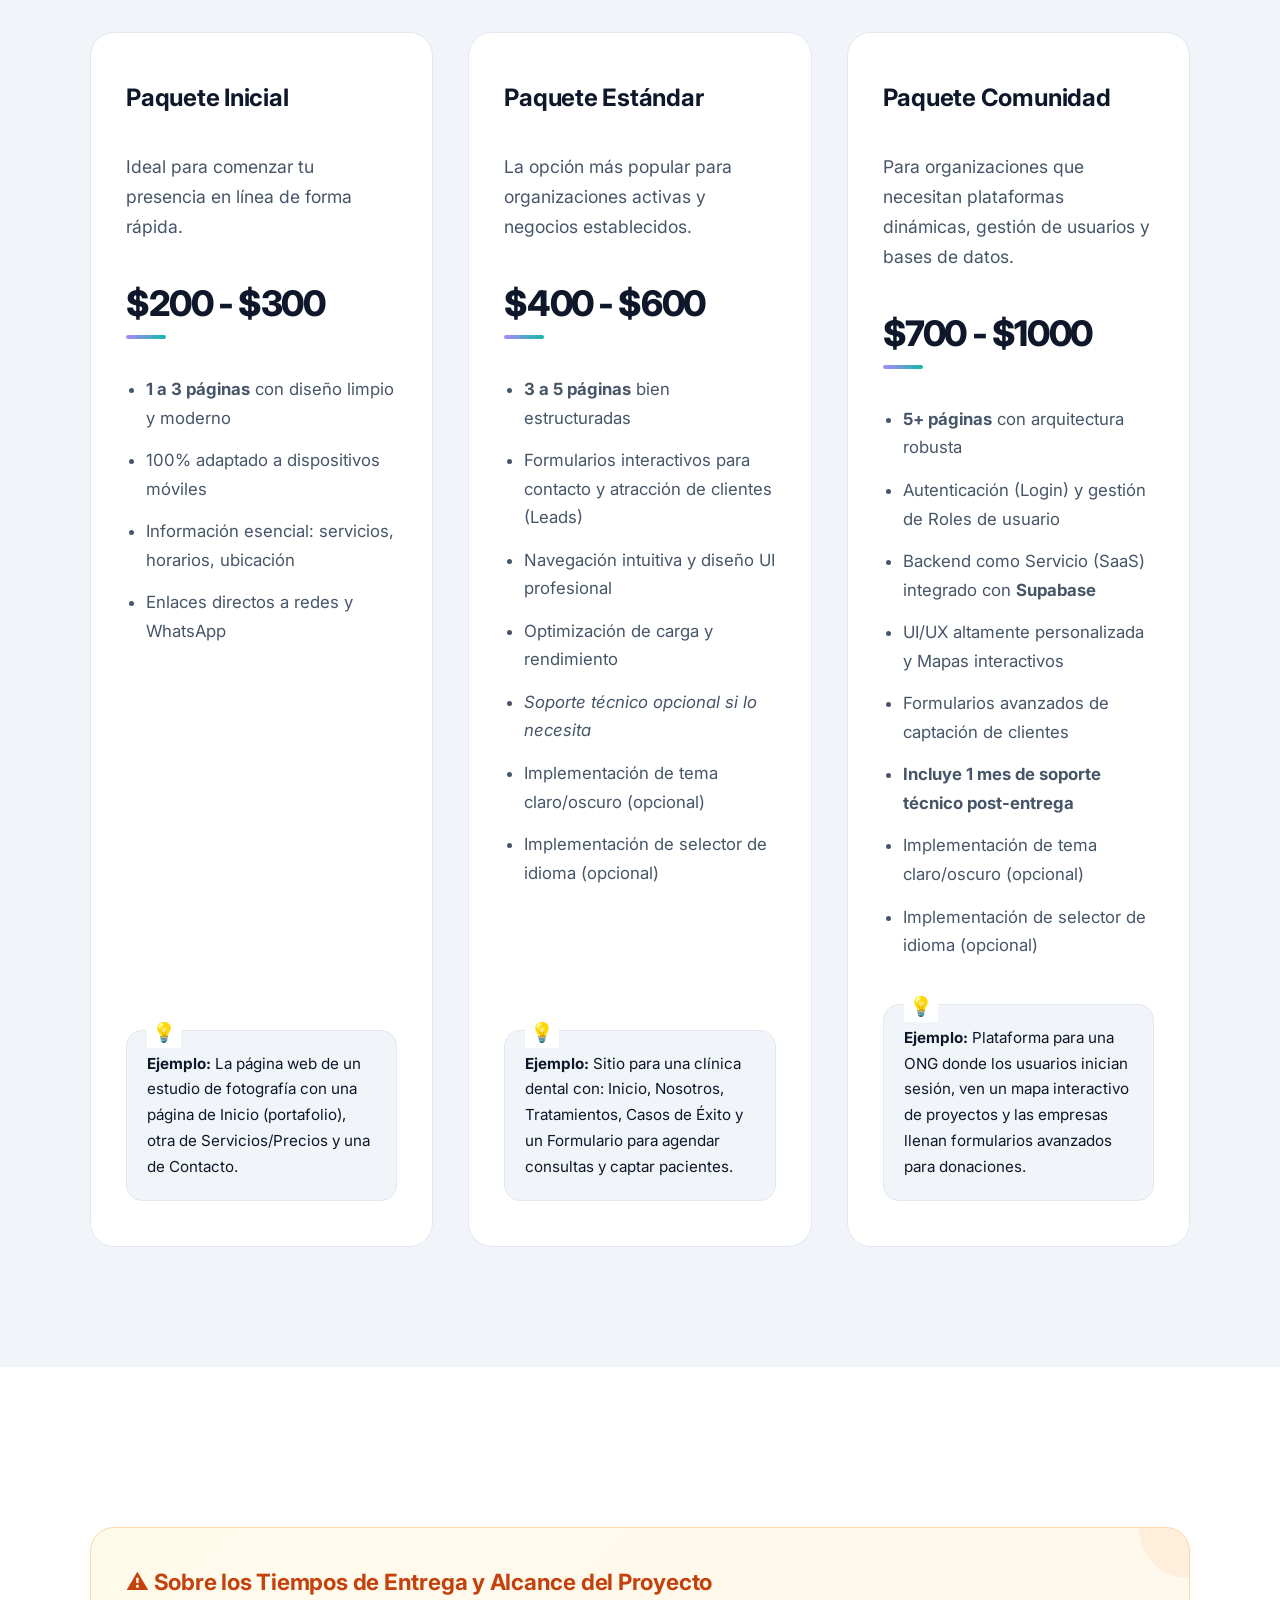
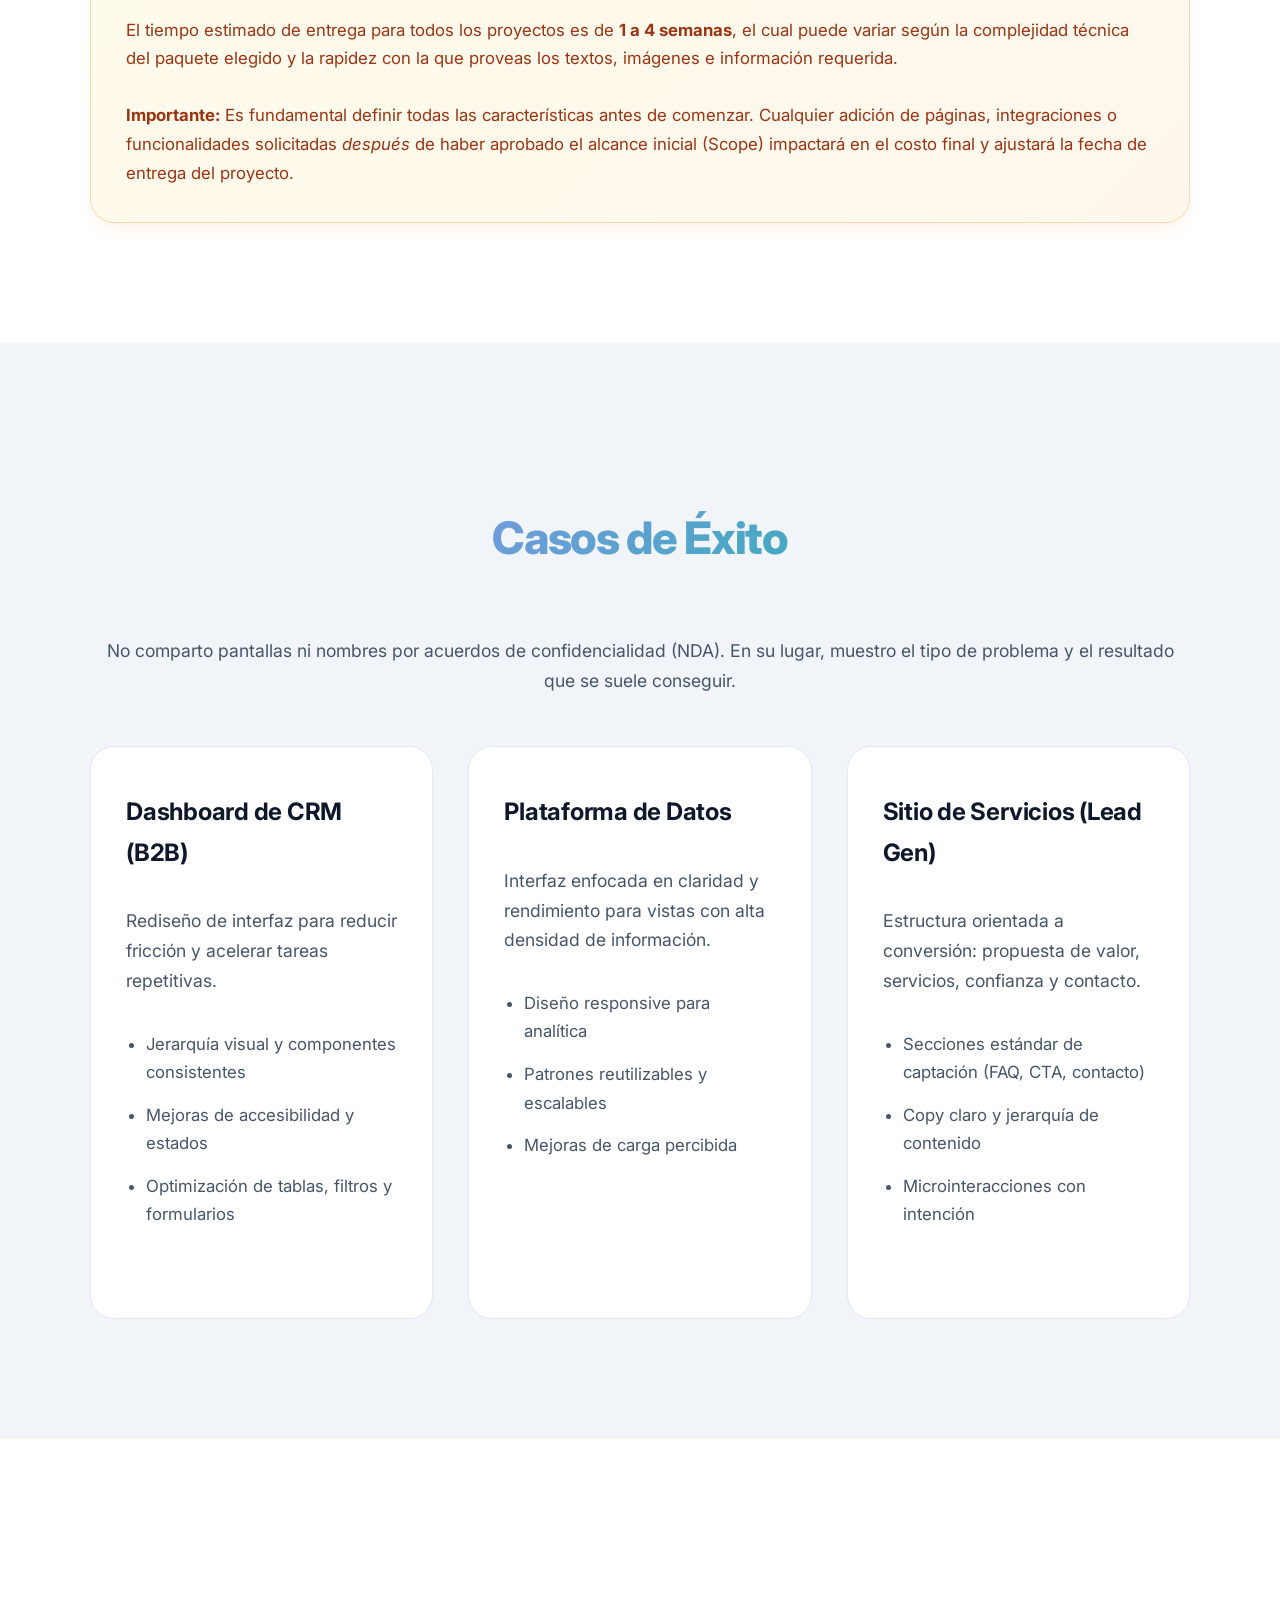
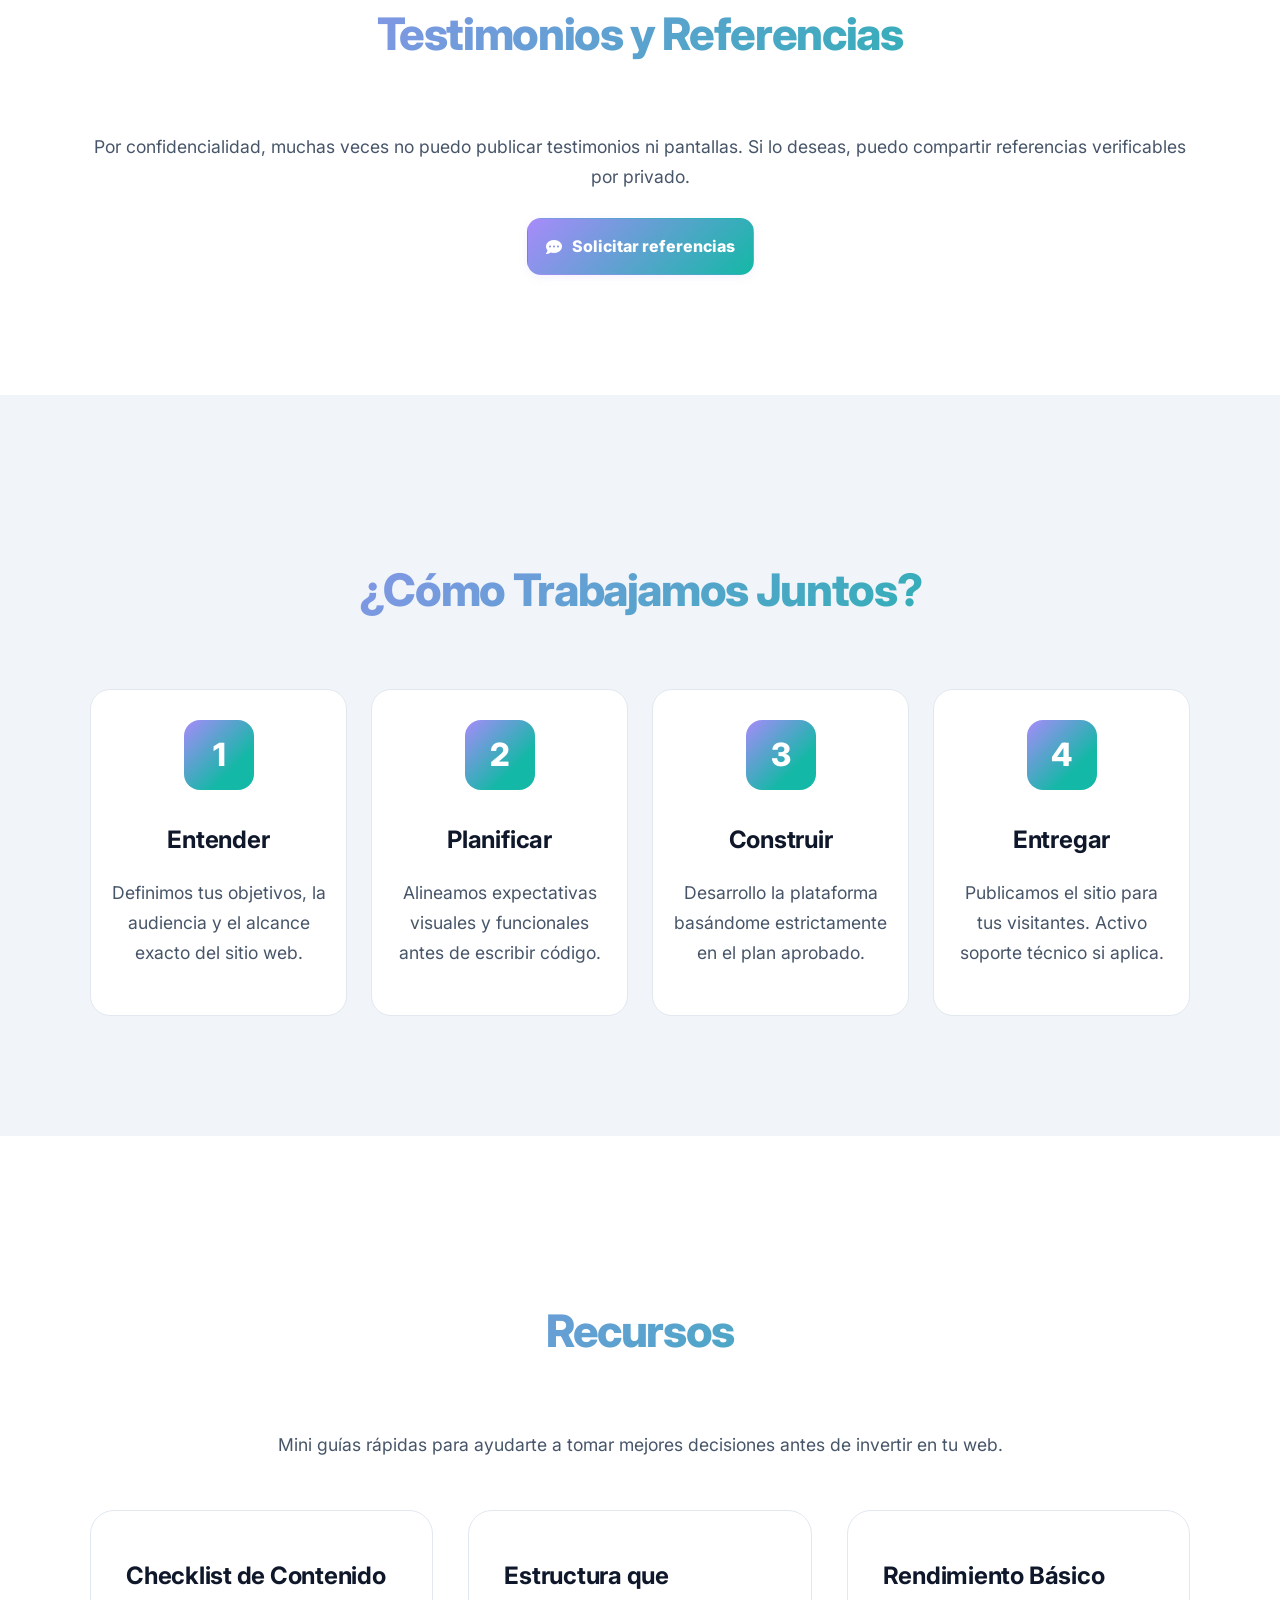
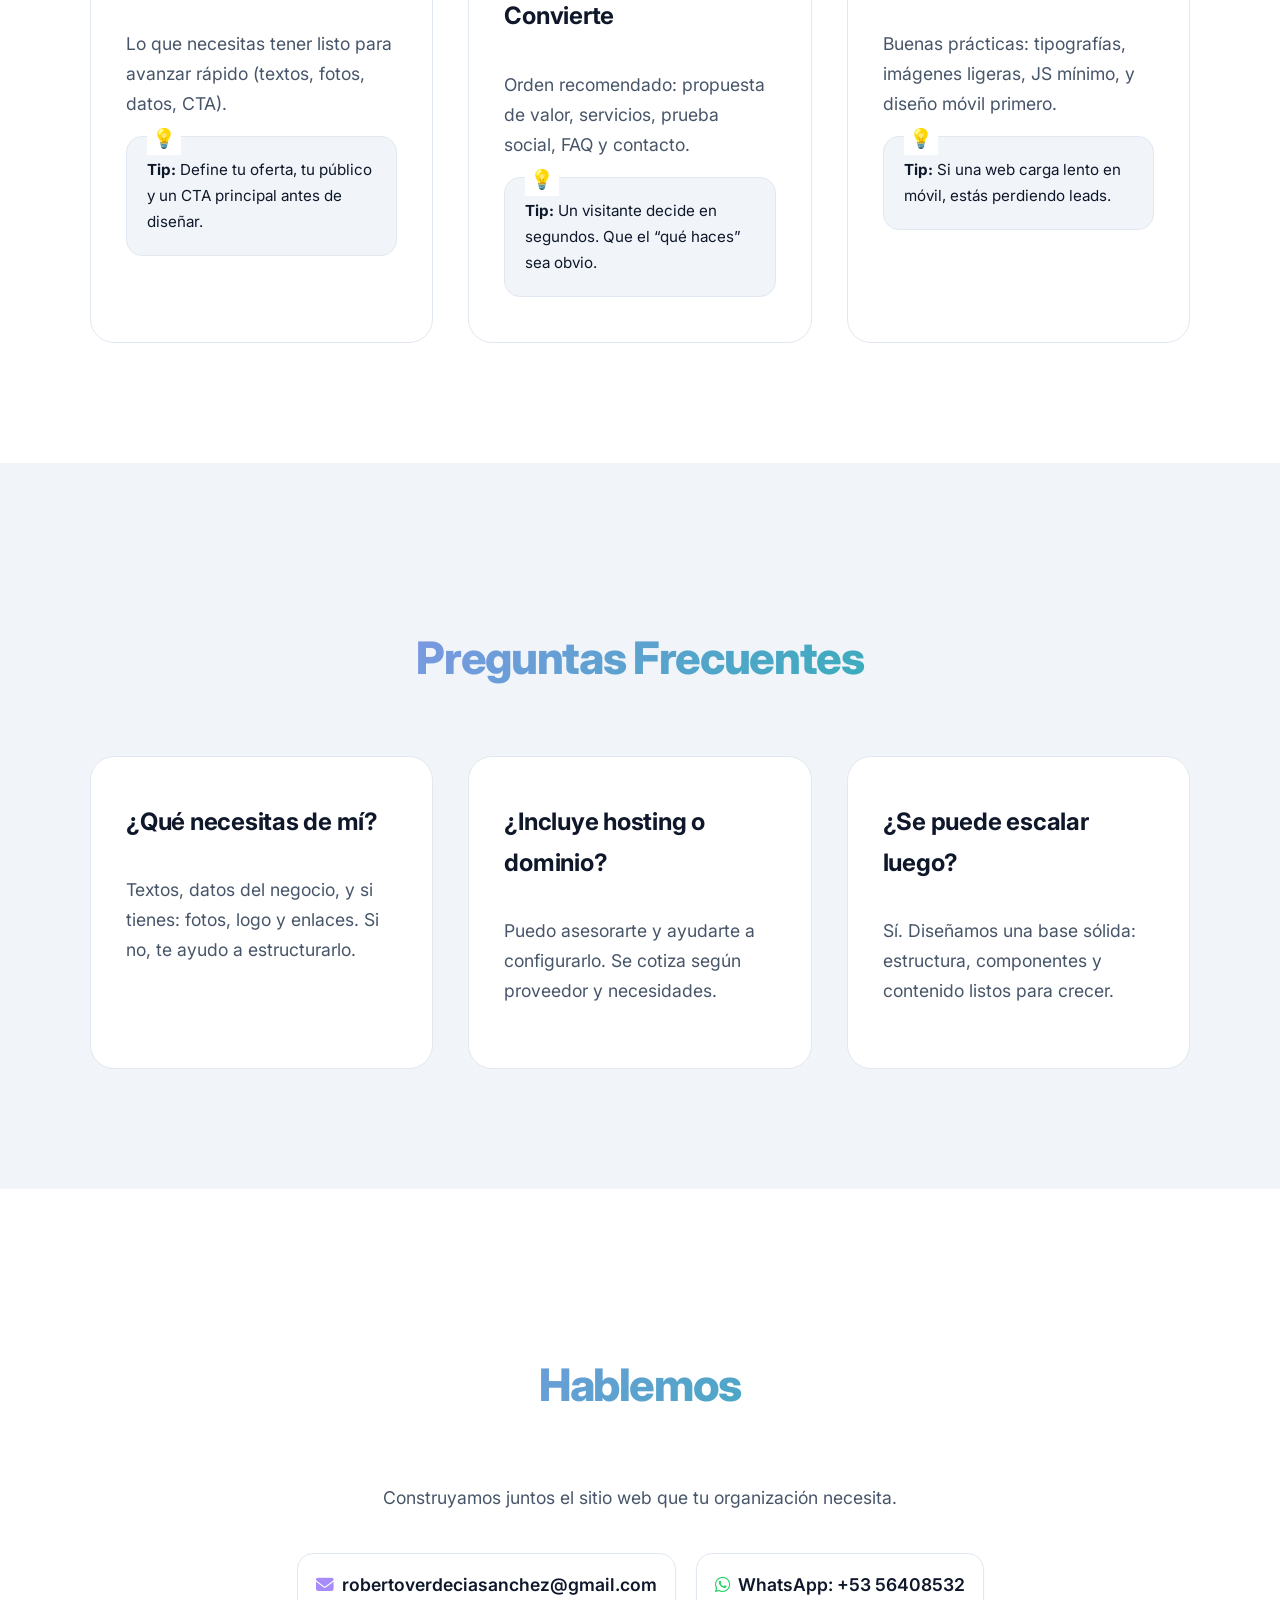
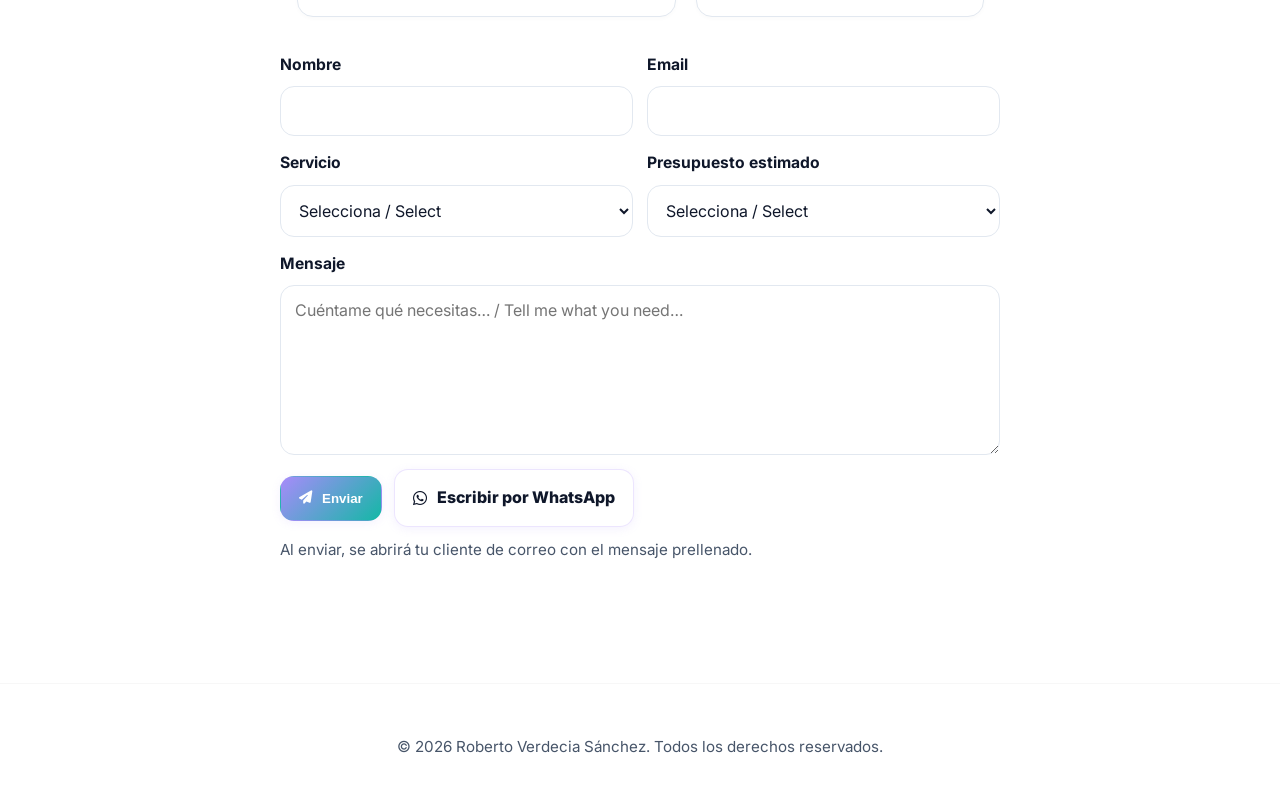
==== commit 6fb77453: "style: update color scheme and improve responsive design - Change primary color palette from blue/te" ====
--- a/index.html
+++ b/index.html
@@ -23,9 +23,9 @@
            VARIABLES Y CONFIGURACIÓN GENERAL
            ========================================================= */
       :root {
-        --primary: #92314c;
-        --primary-dark: #229682;
-        --accent: #127b68;
+        --primary: #a78bfa;
+        --primary-dark: #7c3aed;
+        --accent: #14b8a6;
         --text-dark: #0f172a;
         /* Más oscuro para contraste tech */
         --text-light: #475569;
@@ -40,9 +40,9 @@
 
       /* ===================== TEMA OSCURO ===================== */
       body.dark-mode {
-        --primary: #b3be68;
-        --primary-dark: #2563eb;
-        --accent: #a78bfa;
+        --primary: #a78bfa;
+        --primary-dark: #c4b5fd;
+        --accent: #2dd4bf;
         --text-dark: #f1f5f9;
         --text-light: #cbd5e1;
         --bg-light: #181e29;
@@ -113,7 +113,7 @@
 
       body.dark-mode .topbar-nav a:hover {
         color: var(--text-dark);
-        background: rgba(96, 165, 250, 0.12);
+        background: rgba(167, 139, 250, 0.14);
       }
 
       body.dark-mode .mobile-menu {
@@ -123,7 +123,7 @@
 
       body.dark-mode .mobile-menu a {
         color: var(--text-dark);
-        background: rgba(96, 165, 250, 0.12);
+        background: rgba(167, 139, 250, 0.14);
       }
 
       body.dark-mode .mobile-menu-header {
@@ -301,7 +301,7 @@
 
       .topbar-nav a:hover {
         color: var(--text-dark);
-        background: rgba(37, 99, 235, 0.06);
+        background: rgba(167, 139, 250, 0.12);
       }
 
       .topbar-actions {
@@ -323,7 +323,7 @@
         color: var(--primary-dark);
         cursor: pointer;
         transition: background 0.2s;
-        box-shadow: 0 2px 8px rgba(37, 99, 235, 0.04);
+        box-shadow: 0 2px 8px rgba(167, 139, 250, 0.08);
       }
 
       .icon-switch:active,
@@ -338,7 +338,7 @@
       input:focus-visible,
       select:focus-visible,
       textarea:focus-visible {
-        outline: 3px solid rgba(37, 99, 235, 0.35);
+        outline: 3px solid rgba(167, 139, 250, 0.45);
         outline-offset: 2px;
       }
 
@@ -359,7 +359,7 @@
         backdrop-filter: blur(12px);
       }
 
-      @media (max-width: 768px) {
+      @media (max-width: 1024px) {
         .top-bar {
           padding: 18px 16px;
         }
@@ -420,11 +420,11 @@
           font-weight: 700;
           padding: 12px 12px;
           border-radius: 12px;
-          background: rgba(37, 99, 235, 0.04);
+          background: rgba(167, 139, 250, 0.12);
         }
 
         .mobile-menu a:active {
-          background: rgba(37, 99, 235, 0.08);
+          background: rgba(167, 139, 250, 0.18);
         }
 
         .mobile-menu-actions {
@@ -507,13 +507,13 @@
         gap: 10px;
         padding: 14px 18px;
         border-radius: 14px;
-        border: 1px solid rgba(37, 99, 235, 0.12);
+        border: 1px solid rgba(167, 139, 250, 0.22);
         text-decoration: none;
         font-weight: 800;
         color: var(--text-dark);
         background: rgba(255, 255, 255, 0.6);
         transition: var(--ease-out);
-        box-shadow: 0 2px 8px rgba(37, 99, 235, 0.06);
+        box-shadow: 0 2px 10px rgba(167, 139, 250, 0.12);
       }
 
       .cta.primary {
@@ -524,7 +524,7 @@
 
       .cta:hover {
         transform: translateY(-2px);
-        box-shadow: 0 10px 24px rgba(37, 99, 235, 0.12);
+        box-shadow: 0 12px 28px rgba(167, 139, 250, 0.18);
       }
 
       .tags {
@@ -562,15 +562,15 @@
       /* Efecto de pulso sutil en la tag de tiempo */
       @keyframes pulse-border {
         0% {
-          box-shadow: 0 0 0 0 rgba(37, 99, 235, 0.4);
+          box-shadow: 0 0 0 0 rgba(167, 139, 250, 0.45);
         }
 
         70% {
-          box-shadow: 0 0 0 10px rgba(37, 99, 235, 0);
+          box-shadow: 0 0 0 10px rgba(167, 139, 250, 0);
         }
 
         100% {
-          box-shadow: 0 0 0 0 rgba(37, 99, 235, 0);
+          box-shadow: 0 0 0 0 rgba(167, 139, 250, 0);
         }
       }
 
@@ -609,7 +609,7 @@
         transform: translateY(-10px) scale(1.02);
         border-color: transparent;
         /* Efecto Glow de color sutil */
-        box-shadow: 0 20px 40px -10px rgba(37, 99, 235, 0.15), 0 10px 20px -10px rgba(124, 58, 237, 0.1);
+        box-shadow: 0 22px 44px -10px rgba(167, 139, 250, 0.20), 0 10px 20px -10px rgba(20, 184, 166, 0.14);
       }
 
       .price {
@@ -889,26 +889,58 @@
       }
 
       /* Responsive */
-      @media (max-width: 768px) {
+      @media (max-width: 1024px) {
         h1 {
-          font-size: 2.8rem;
+          font-size: 3.1rem;
         }
 
         h2 {
-          font-size: 2.2rem;
+          font-size: 2.4rem;
         }
 
         section {
-          padding: 80px 0;
+          padding: 90px 0;
+          scroll-margin-top: 96px;
         }
 
         .hero {
-          padding: 10px 20px;
+          padding: 40px 20px;
+          background-size: 36px 36px;
         }
 
         .contact-info {
           flex-direction: column;
           align-items: center;
+        }
+      }
+
+      @media (max-width: 640px) {
+        h1 {
+          font-size: 2.55rem;
+        }
+
+        h2 {
+          font-size: 2.05rem;
+        }
+
+        section {
+          padding: 72px 0;
+        }
+
+        .hero {
+          padding: 24px 16px;
+        }
+      }
+
+      @media (max-height: 520px) and (orientation: landscape) {
+        section {
+          padding: 64px 0;
+          scroll-margin-top: 96px;
+        }
+
+        .hero {
+          padding: 22px 16px;
+          background-size: 34px 34px;
         }
       }
 
@@ -1320,8 +1352,8 @@
 
       <section id="process">
         <div class="container">
-          <h2 class="text-center lang-es">Cómo Trabajamos Juntos</h2>
-          <h2 class="text-center lang-en">How We Work Together</h2>
+          <h2 class="text-center lang-es">¿Cómo Trabajamos Juntos?</h2>
+          <h2 class="text-center lang-en">How We Work Together?</h2>
 
           <div class="grid-4"
                style="margin-top: 50px;">
@@ -1458,7 +1490,7 @@
           <div class="contact-info">
             <p><i class="fa-solid fa-envelope"
                  aria-hidden="true"
-                 style="color:#2563eb;margin-right:8px;"></i> <a
+                 style="color:var(--primary);margin-right:8px;"></i> <a
                  href="mailto:robertoverdeciasanchez@gmail.com">robertoverdeciasanchez@gmail.com</a></p>
             <p><i class="fab fa-whatsapp"
                  aria-hidden="true"
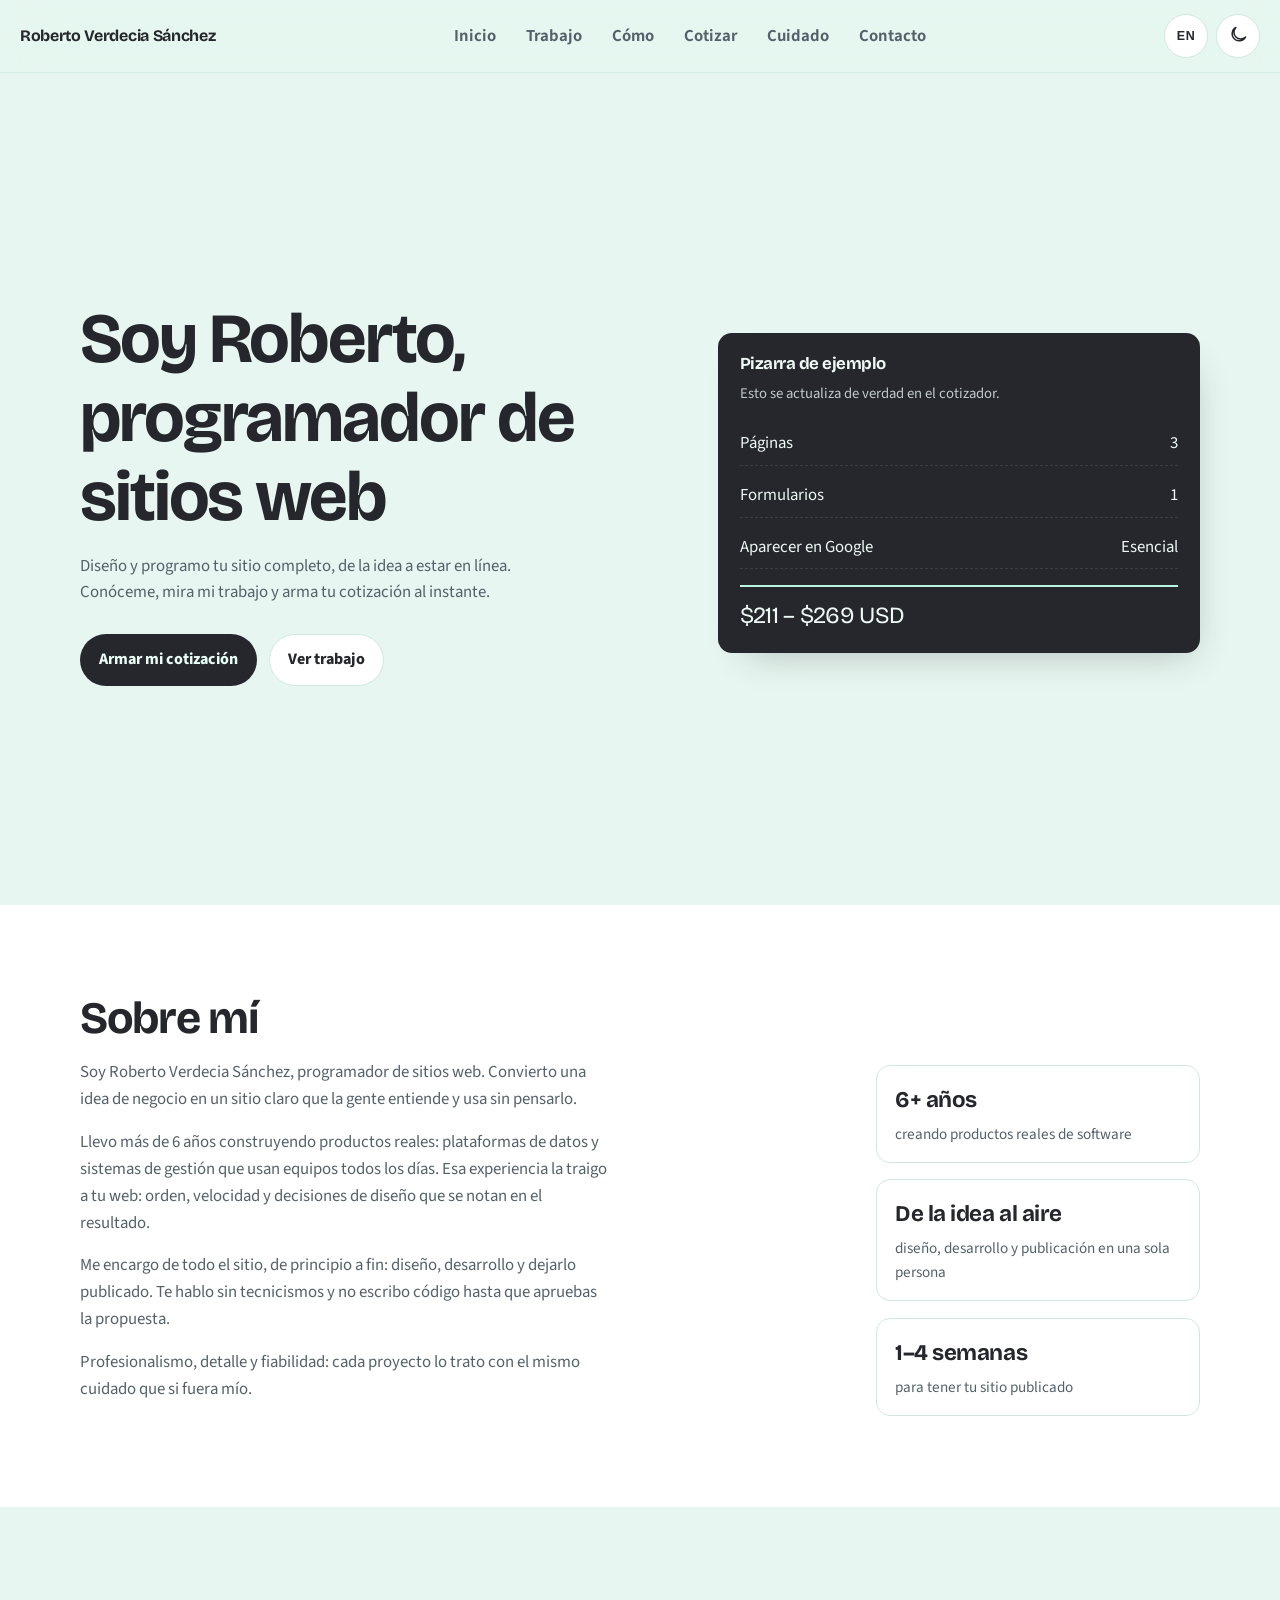
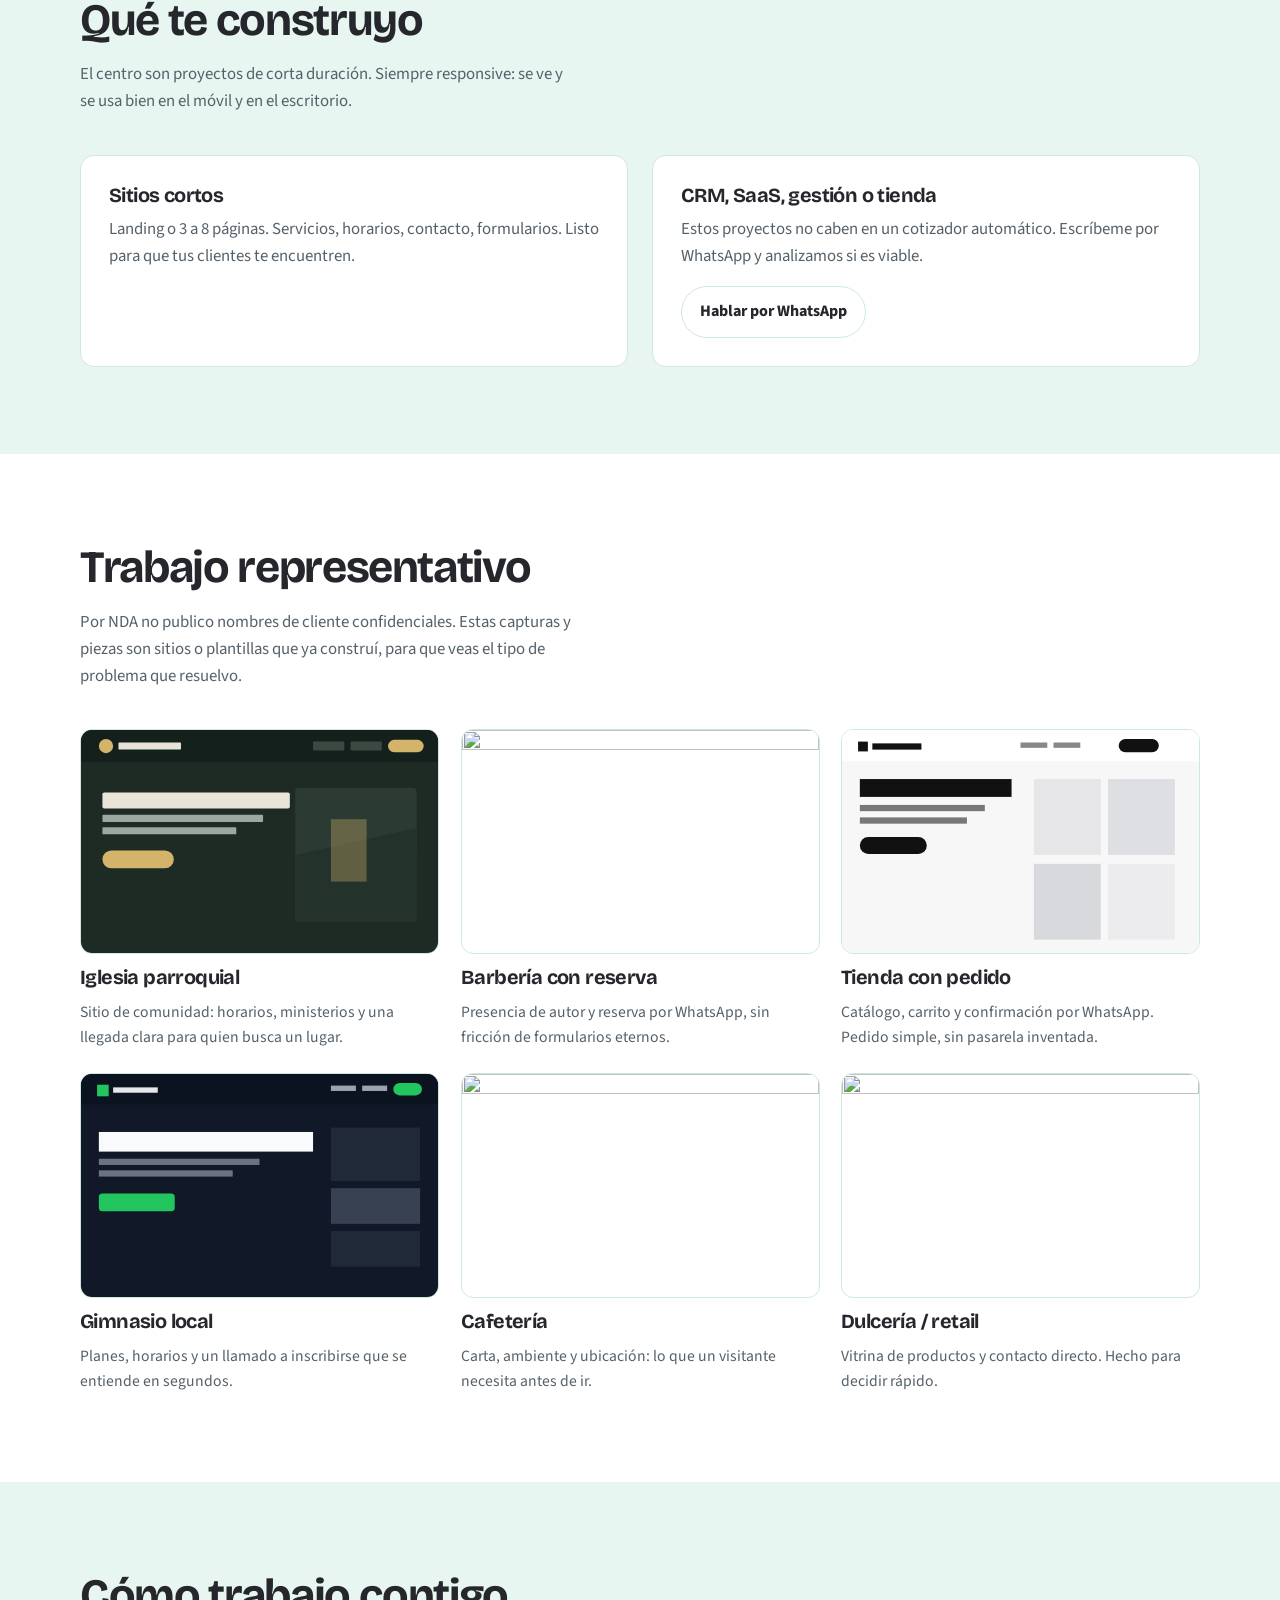
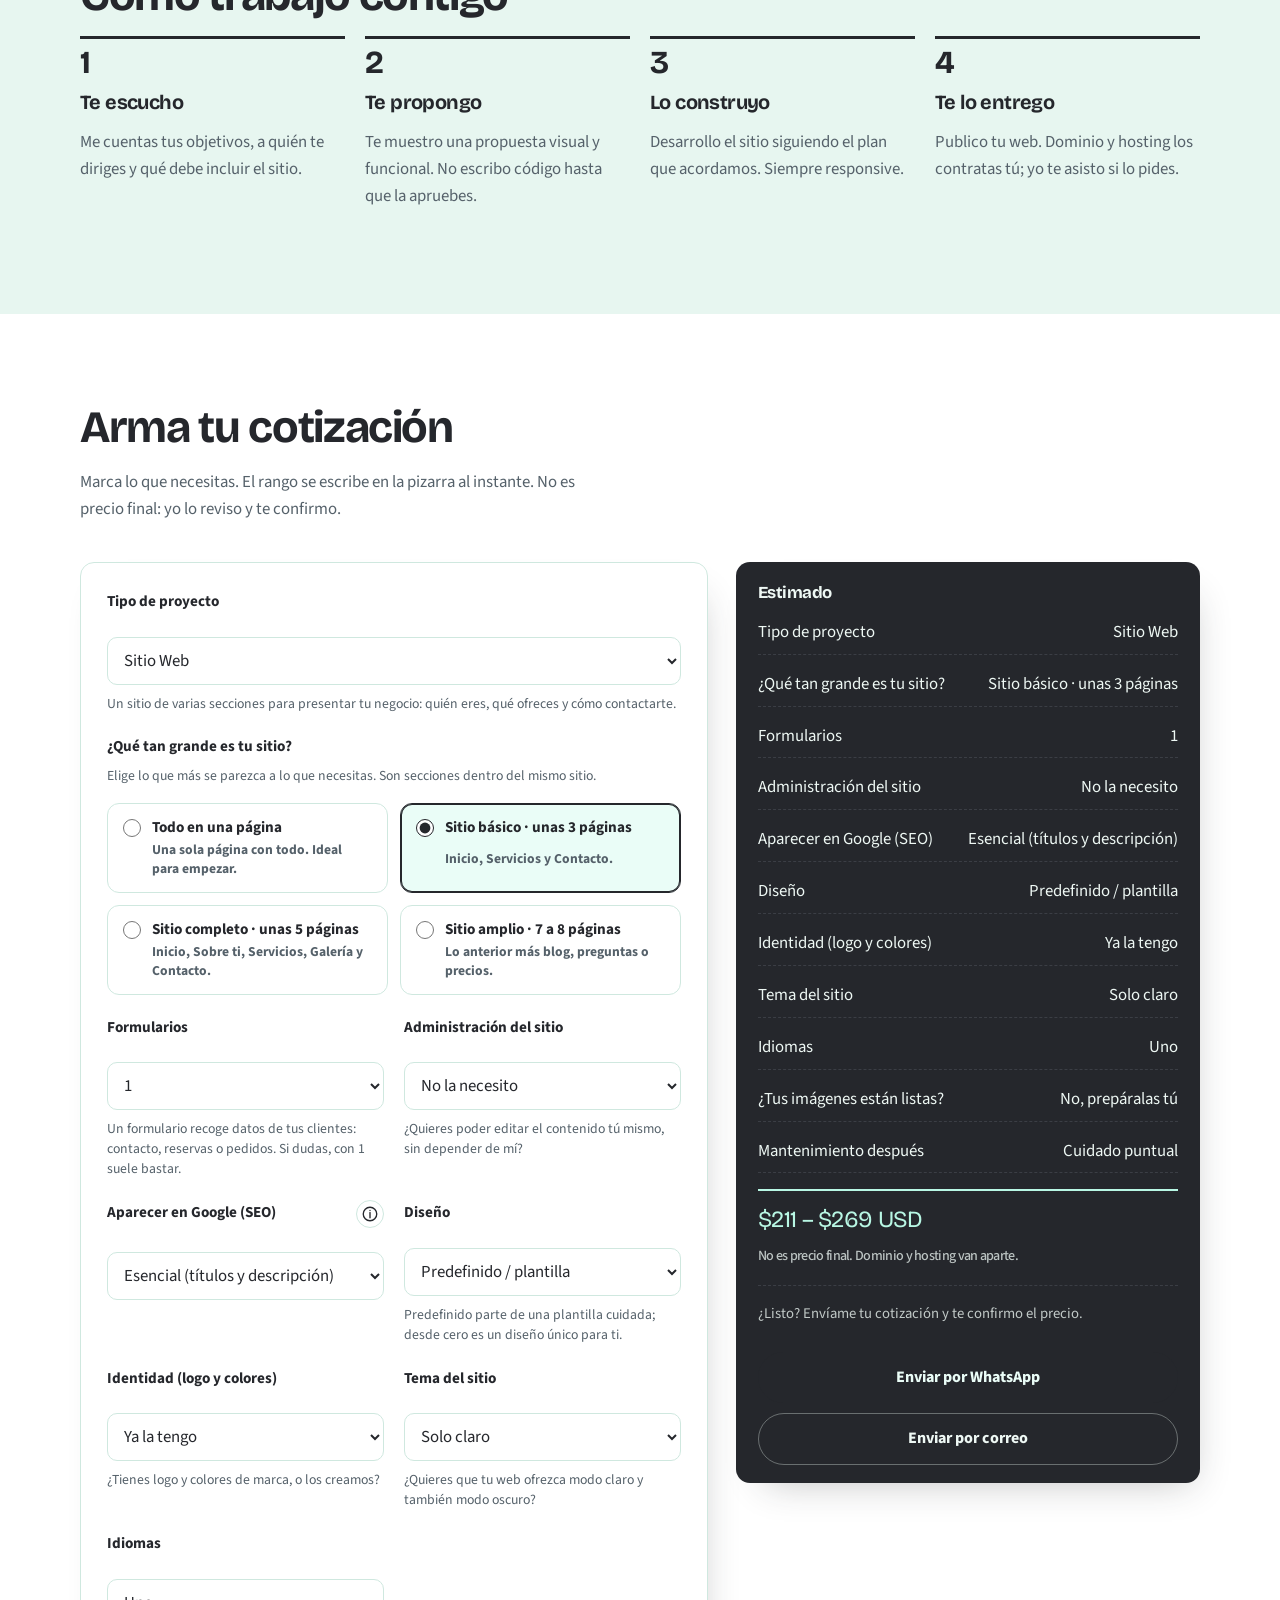
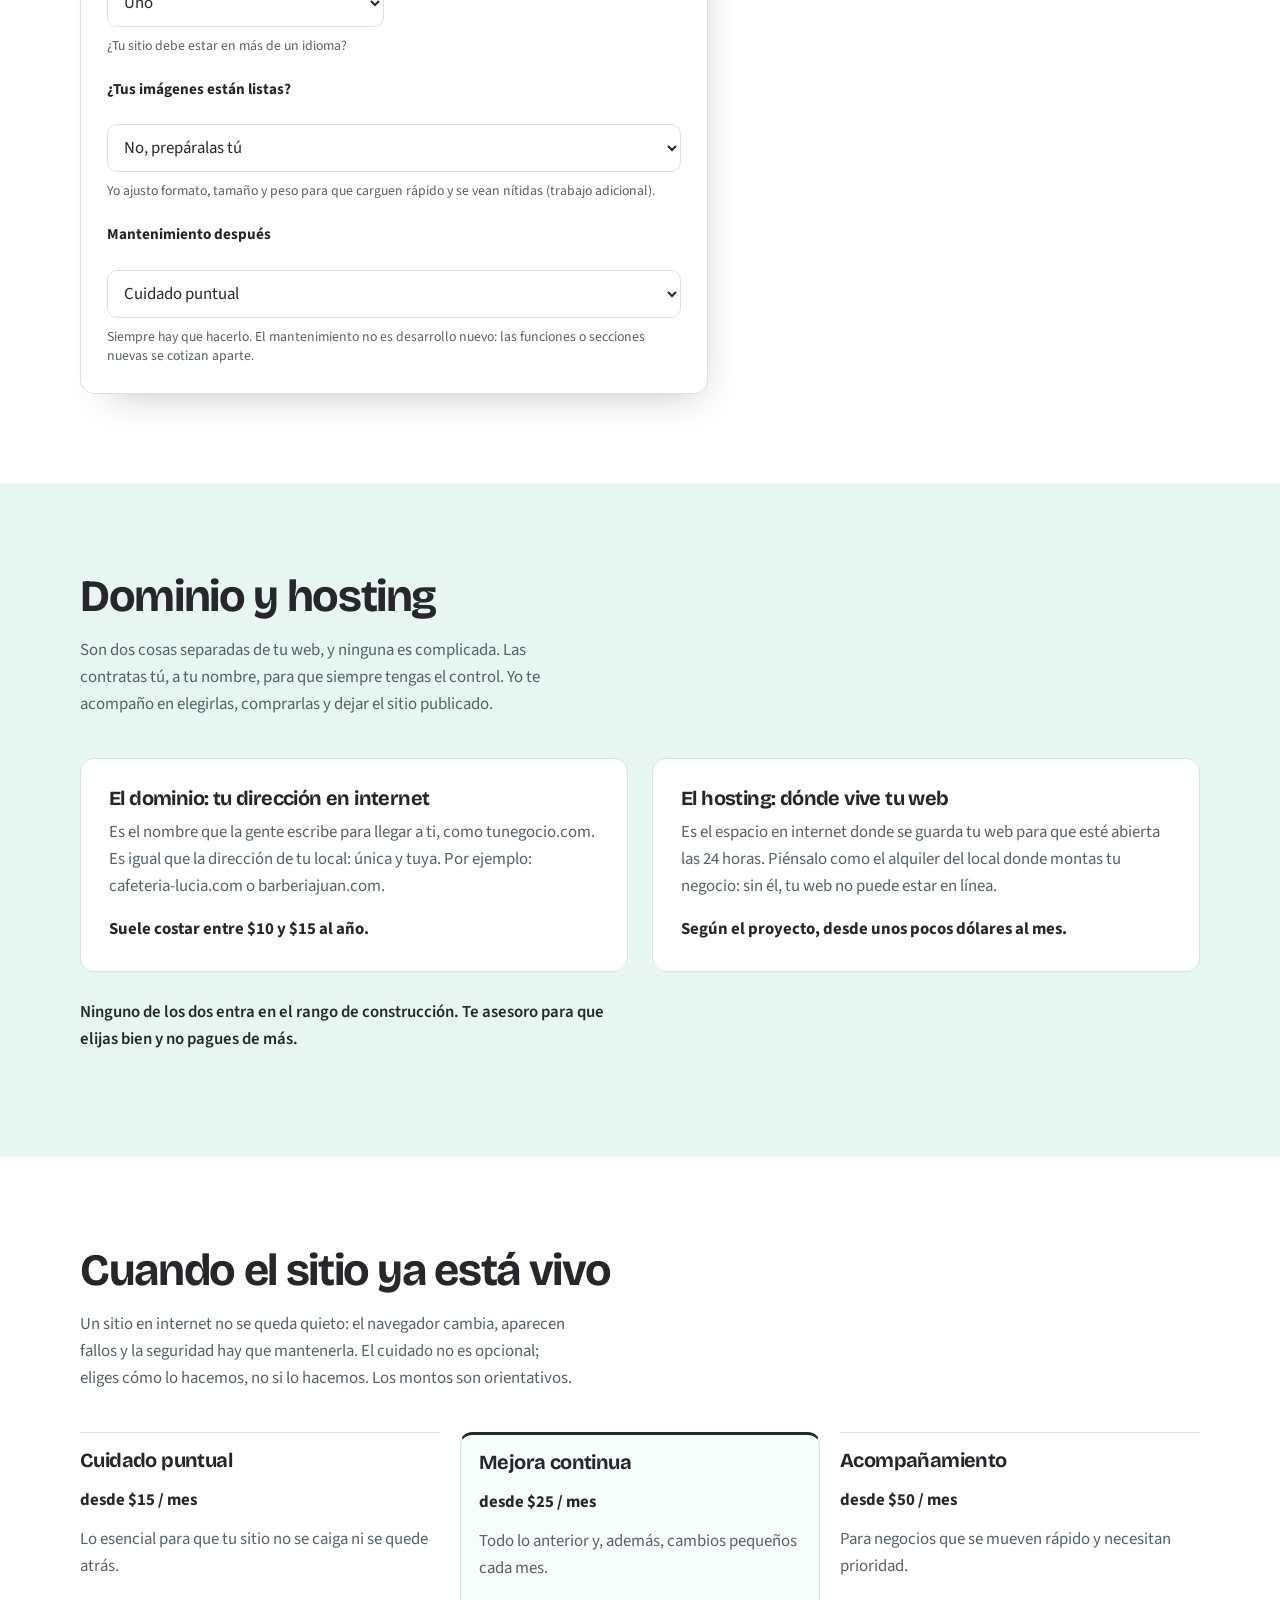
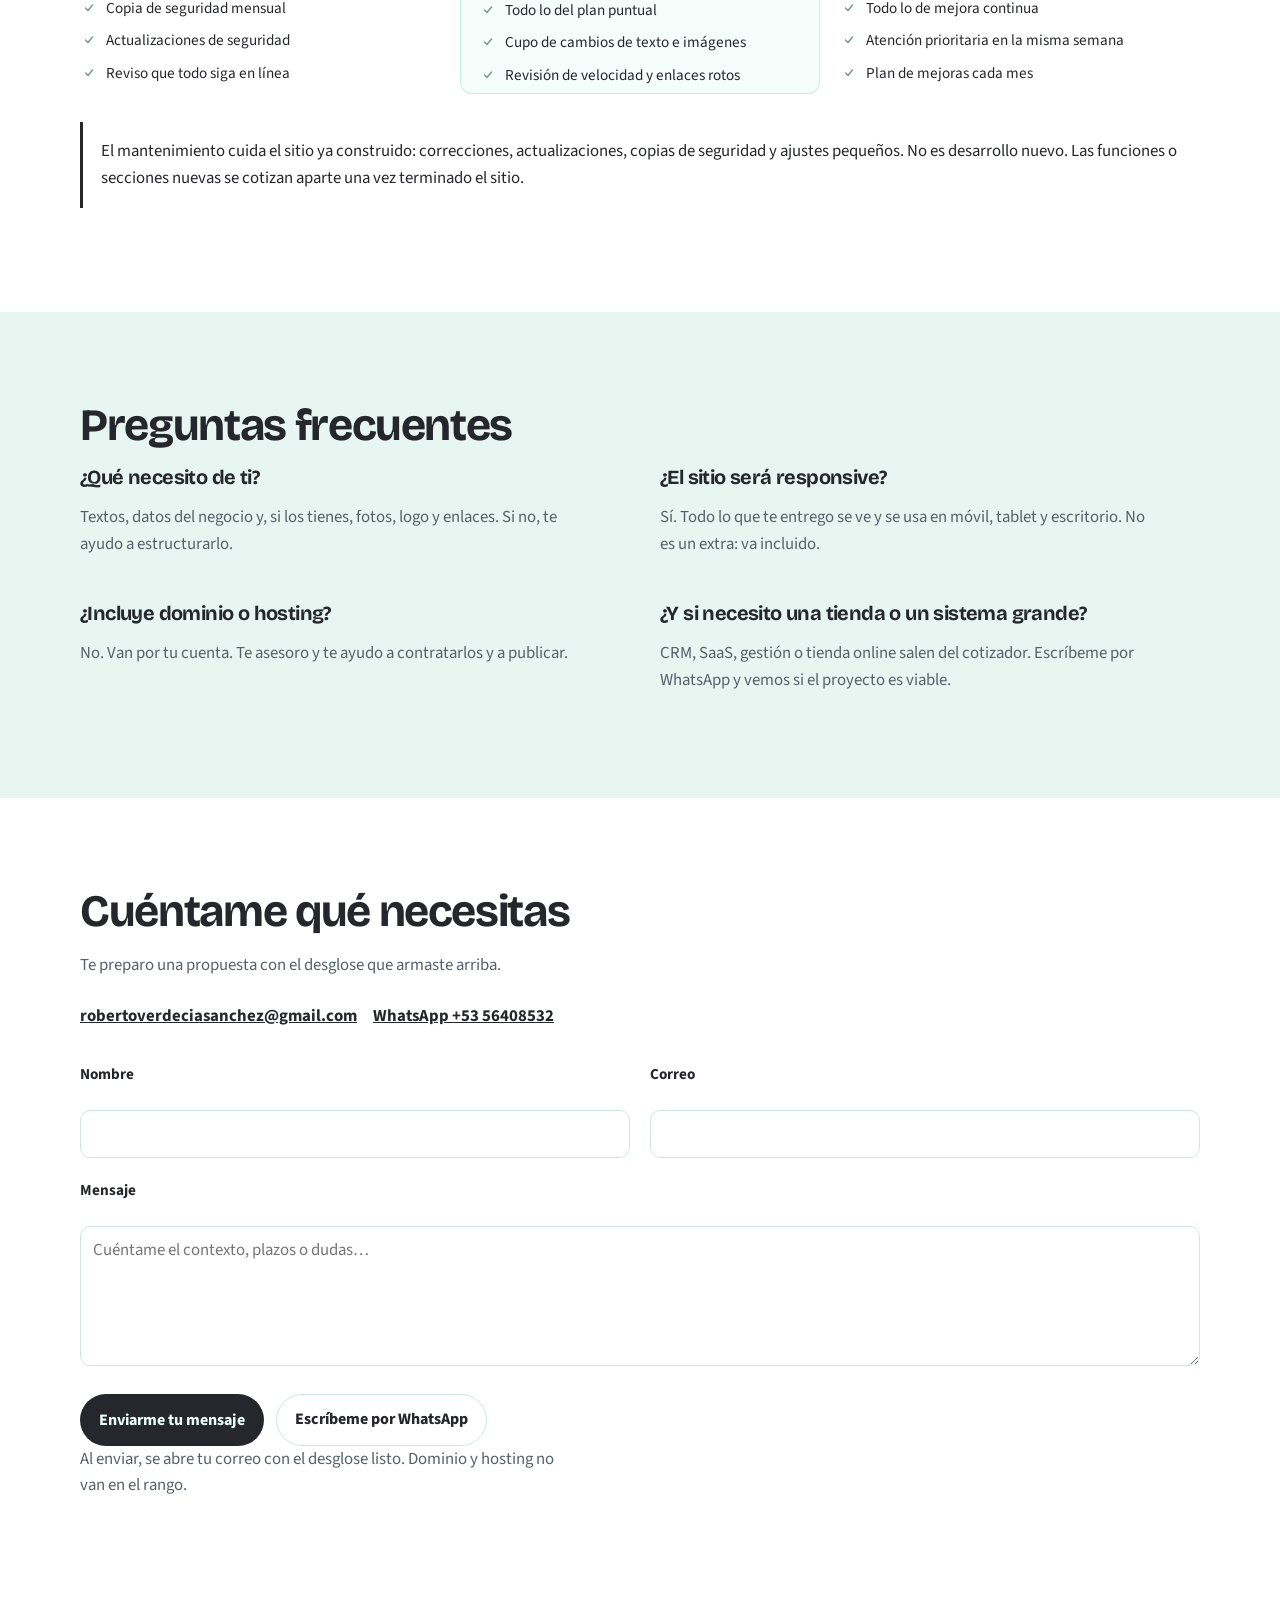
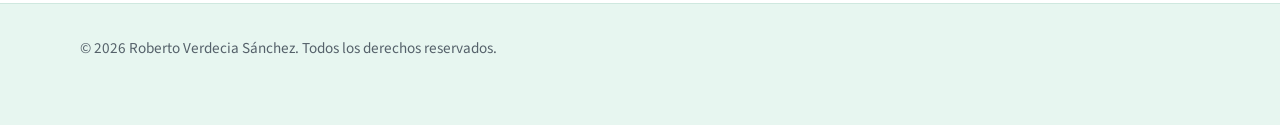
==== commit 26eeb299: "feat: rework hero, quote calculator, maintenance and Sky Mint theme Reframe hero to present Roberto " ====
--- a/index.html
+++ b/index.html
@@ -1,1734 +1,515 @@
 <!DOCTYPE html>
 <html lang="es">
-
   <head>
     <meta charset="UTF-8">
-    <meta name="viewport"
-          content="width=device-width, initial-scale=1.0">
-    <title>Portafolio | Roberto Verdecia Sánchez</title>
-    <link rel="preconnect"
-          href="https://fonts.googleapis.com">
-    <link rel="preconnect"
-          href="https://fonts.gstatic.com"
-          crossorigin>
-    <link href="https://fonts.googleapis.com/css2?family=Inter:wght@400;500;600;700;800&display=swap"
-          rel="stylesheet">
-    <link rel="stylesheet"
-          href="https://cdnjs.cloudflare.com/ajax/libs/font-awesome/6.5.0/css/all.min.css"
-          crossorigin="anonymous"
-          referrerpolicy="no-referrer" />
-
-    <style>
-      /* =========================================================
-           VARIABLES Y CONFIGURACIÓN GENERAL
-           ========================================================= */
-      :root {
-        --primary: #a78bfa;
-        --primary-dark: #7c3aed;
-        --accent: #14b8a6;
-        --text-dark: #0f172a;
-        /* Más oscuro para contraste tech */
-        --text-light: #475569;
-        --bg-light: #f1f5f9;
-        /* Ligeramente más gris */
-        --white: #ffffff;
-        --font-main: 'Inter', system-ui, -apple-system, sans-serif;
-
-        /* Transición más "bouncy" para efectos altos */
-        --ease-out: all 0.4s cubic-bezier(0.165, 0.84, 0.44, 1);
-      }
-
-      /* ===================== TEMA OSCURO ===================== */
-      body.dark-mode {
-        --primary: #a78bfa;
-        --primary-dark: #c4b5fd;
-        --accent: #2dd4bf;
-        --text-dark: #f1f5f9;
-        --text-light: #cbd5e1;
-        --bg-light: #181e29;
-        --white: #23293a;
-      }
-
-      body.dark-mode {
-        color: var(--text-dark);
-        background-color: var(--bg-light);
-      }
-
-      body.dark-mode .bg-pattern {
-        background-color: var(--white);
-        background-image: linear-gradient(#23293a 1.1px, transparent 1.1px), linear-gradient(90deg, #23293a 1.1px, transparent 1.1px);
-      }
-
-      body.dark-mode .bg-white {
-        background-color: var(--white);
-      }
-
-      body.dark-mode .card,
-      body.dark-mode .step,
-      body.dark-mode .contact-info p {
-        background: var(--white);
-        color: var(--text-dark);
-        border-color: #334155;
-      }
-
-      body.dark-mode .tag {
-        background: var(--white);
-        color: var(--primary);
-        border-color: #334155;
-      }
-
-      body.dark-mode .tag.highlight {
-        color: var(--primary);
-        border-color: var(--primary);
-      }
-
-      body.dark-mode .example-box {
-        background-color: #23293a;
-        color: var(--text-light);
-        border-color: #334155;
-      }
-
-      body.dark-mode .scope-alert {
-        background: linear-gradient(135deg, #23293a 0%, #181e29 100%);
-        border: 1px solid #a78bfa;
-        color: var(--text-light);
-      }
-
-      body.dark-mode .scope-alert h3 {
-        color: #a78bfa;
-      }
-
-      body.dark-mode .scope-alert p {
-        color: #cbd5e1;
-      }
-
-      body.dark-mode .top-bar {
-        background-color: rgba(24, 30, 41, 0.8);
-        border-bottom: 1px solid #23293a;
-      }
-
-      body.dark-mode .topbar-nav a {
-        color: rgba(241, 245, 249, 0.75);
-      }
-
-      body.dark-mode .topbar-nav a:hover {
-        color: var(--text-dark);
-        background: rgba(167, 139, 250, 0.14);
-      }
-
-      body.dark-mode .mobile-menu {
-        background: rgba(24, 30, 41, 0.98);
-        border: 1px solid #23293a;
-      }
-
-      body.dark-mode .mobile-menu a {
-        color: var(--text-dark);
-        background: rgba(167, 139, 250, 0.14);
-      }
-
-      body.dark-mode .mobile-menu-header {
-        border-bottom: 1px solid rgba(241, 245, 249, 0.12);
-      }
-
-      body.dark-mode .lang-btn {
-        background: linear-gradient(135deg, var(--primary) 0%, var(--accent) 100%);
-        color: var(--white);
-        box-shadow: 0 4px 12px rgba(96, 165, 250, 0.2);
-      }
-
-      body.dark-mode .lang-btn:hover {
-        box-shadow: 0 6px 18px rgba(167, 139, 250, 0.3);
-      }
-
-      body.dark-mode footer {
-        background: #181e29;
-        color: rgba(255, 255, 255, 0.7);
-      }
-
-      body.dark-mode footer p {
-        color: rgba(255, 255, 255, 0.5);
-      }
-
-      /* Patrón de fondo sutil para zonas de luz */
-      .bg-pattern {
-        background-color: var(--white);
-        background-image: linear-gradient(#f1f5f9 1.1px, transparent 1.1px), linear-gradient(90deg, #f1f5f9 1.1px, transparent 1.1px);
-        background-size: 22px 22px;
-      }
-
-      body {
-        font-family: var(--font-main);
-        line-height: 1.7;
-        margin: 0;
-        padding: 0;
-        color: var(--text-dark);
-        background-color: var(--bg-light);
-        -webkit-font-smoothing: antialiased;
-        scroll-behavior: smooth;
-        /* Scroll suave nativo */
-      }
-
-      [hidden] {
-        display: none !important;
-      }
-
-      body.menu-open {
-        overflow: hidden;
-        touch-action: none;
-      }
-
-      .mobile-menu-overlay {
-        position: fixed;
-        inset: 0;
-        background: rgba(15, 23, 42, 0.45);
-        backdrop-filter: blur(6px);
-        z-index: 1500;
-      }
-
-      body.dark-mode .mobile-menu-overlay {
-        background: rgba(2, 6, 23, 0.6);
-      }
-
-      .container {
-        max-width: 1100px;
-        margin: 0 auto;
-        padding: 0 24px;
-      }
-
-      /* Títulos con degradado fuerte y animado en hover */
-      h1,
-      h2 {
-        background: linear-gradient(135deg, var(--primary) 0%, var(--accent) 50%, var(--primary) 100%);
-        background-size: 200% auto;
-        -webkit-background-clip: text;
-        -webkit-text-fill-color: transparent;
-        background-clip: text;
-        color: transparent;
-        font-weight: 800;
-        letter-spacing: -0.03em;
-        transition: var(--ease-out);
-      }
-
-      h3 {
-        font-size: 1.5rem;
-        margin-top: 0;
-        margin-bottom: 15px;
-        color: var(--text-dark);
-        font-weight: 700;
-        letter-spacing: -0.01em;
-      }
-
-      p {
-        color: var(--text-light);
-        font-size: 1.1rem;
-      }
-
-      /* =========================================================
-           SISTEMA DE CAMBIO DE IDIOMA (SOLO CSS)
-           ========================================================= */
-      #lang-toggle {
-        display: none;
-      }
-
-      .lang-en {
-        display: none;
-      }
-
-      #lang-toggle:checked~.page-wrapper .lang-es {
-        display: none;
-      }
-
-      #lang-toggle:checked~.page-wrapper .lang-en {
-        display: block;
-      }
-
-      #lang-toggle:checked~.page-wrapper span.lang-en {
-        display: inline;
-      }
-
-      /* Header con nombre a la izquierda, menú hamburguesa en móvil, switches solo icono y fondo blur igual al header */
-      .top-bar {
-        background-color: rgba(241, 245, 249, 0.8);
-        backdrop-filter: blur(12px);
-        padding: 28px 24px;
-        display: flex;
-        align-items: center;
-        justify-content: space-between;
-        position: sticky;
-        top: 0;
-        z-index: 1000;
-        border-bottom: 1px solid rgba(0, 0, 0, 0.03);
-      }
-
-      .topbar-left {
-        font-weight: 800;
-        font-size: 1.15rem;
-        color: var(--primary);
-        letter-spacing: -0.01em;
-        display: flex;
-        align-items: center;
-        gap: 10px;
-        white-space: nowrap;
-      }
-
-      .topbar-center {
-        display: flex;
-        align-items: center;
-        justify-content: center;
-        flex: 1;
-        padding: 0 20px;
-      }
-
-      .topbar-nav {
-        display: flex;
-        align-items: center;
-        gap: 18px;
-        padding: 0;
-        margin: 0;
-        list-style: none;
-      }
-
-      .topbar-nav a {
-        text-decoration: none;
-        color: var(--text-light);
-        font-weight: 600;
-        font-size: 0.98rem;
-        letter-spacing: -0.01em;
-        transition: var(--ease-out);
-        padding: 10px 10px;
-        border-radius: 12px;
-      }
-
-      .topbar-nav a:hover {
-        color: var(--text-dark);
-        background: rgba(167, 139, 250, 0.12);
-      }
-
-      .topbar-actions {
-        display: flex;
-        align-items: center;
-        gap: 10px;
-      }
-
-      .icon-switch {
-        background: rgba(241, 245, 249, 0.8);
-        backdrop-filter: blur(12px);
-        border: none;
-        border-radius: 50%;
-        padding: 10px;
-        display: flex;
-        align-items: center;
-        justify-content: center;
-        font-size: 1.25rem;
-        color: var(--primary-dark);
-        cursor: pointer;
-        transition: background 0.2s;
-        box-shadow: 0 2px 8px rgba(167, 139, 250, 0.08);
-      }
-
-      .icon-switch:active,
-      .icon-switch:focus {
-        outline: none;
-        background: rgba(226, 232, 240, 0.9);
-      }
-
-      .icon-switch:focus-visible,
-      .topbar-nav a:focus-visible,
-      .cta:focus-visible,
-      input:focus-visible,
-      select:focus-visible,
-      textarea:focus-visible {
-        outline: 3px solid rgba(167, 139, 250, 0.45);
-        outline-offset: 2px;
-      }
-
-      .lang-btn {
-        display: none !important;
-      }
-
-      .hamburger {
-        display: none;
-        background: rgba(241, 245, 249, 0.8);
-        border: none;
-        border-radius: 10px;
-        padding: 10px 12px;
-        font-size: 1.5rem;
-        color: var(--primary-dark);
-        cursor: pointer;
-        margin-left: 10px;
-        backdrop-filter: blur(12px);
-      }
-
-      @media (max-width: 1024px) {
-        .top-bar {
-          padding: 18px 16px;
-        }
-
-        .topbar-center {
-          display: none;
-        }
-
-        .topbar-actions {
-          display: none;
-        }
-
-        .hamburger {
-          display: flex;
-        }
-
-        .mobile-menu {
-          display: flex;
-          flex-direction: column;
-          position: fixed;
-          top: 0;
-          right: 0;
-          height: 100vh;
-          width: min(420px, 80vw);
-          background: rgba(241, 245, 249, 0.98);
-          border-radius: 24px 0 0 24px;
-          box-shadow: 0 12px 48px rgba(2, 6, 23, 0.18);
-          padding: calc(18px + env(safe-area-inset-top, 0px)) 18px calc(18px + env(safe-area-inset-bottom, 0px)) 18px;
-          z-index: 1600;
-          gap: 12px;
-          min-width: 0;
-          align-items: stretch;
-          overflow-y: auto;
-        }
-
-        .mobile-menu-header {
-          display: flex;
-          align-items: center;
-          justify-content: space-between;
-          gap: 12px;
-          padding-bottom: 8px;
-          border-bottom: 1px solid rgba(15, 23, 42, 0.06);
-        }
-
-        .mobile-menu-title {
-          font-weight: 900;
-          letter-spacing: -0.02em;
-          color: var(--text-dark);
-        }
-
-        .mobile-menu .icon-switch {
-          margin: 0;
-        }
-
-        .mobile-menu a {
-          text-decoration: none;
-          color: var(--text-dark);
-          font-weight: 700;
-          padding: 12px 12px;
-          border-radius: 12px;
-          background: rgba(167, 139, 250, 0.12);
-        }
-
-        .mobile-menu a:active {
-          background: rgba(167, 139, 250, 0.18);
-        }
-
-        .mobile-menu-actions {
-          margin-top: 6px;
-          display: flex;
-          gap: 10px;
-          justify-content: flex-end;
-        }
-      }
-
-      @media (max-width: 420px) {
-        .mobile-menu {
-          width: 100vw;
-          border-radius: 0;
-        }
-      }
-
-      /* =========================================================
-           DISEÑO DE SECCIONES (ESTILOS)
-           ========================================================= */
-      section {
-        padding: 120px 0;
-        position: relative;
-        scroll-margin-top: 120px;
-      }
-
-      .bg-white {
-        background-color: var(--white);
-      }
-
-      /* Clip-path suave para separar secciones */
-      .section-separator {
-        position: absolute;
-        bottom: 0;
-        left: 0;
-        width: 100%;
-        height: 60px;
-        background-color: var(--bg-light);
-        clip-path: polygon(0 100%, 100% 100%, 100% 0);
-        z-index: 1;
-      }
-
-      .text-center {
-        text-align: center;
-      }
-
-      h1 {
-        font-size: 3.8rem;
-        margin-bottom: 18px;
-        line-height: 1.1;
-      }
-
-      h2 {
-        font-size: 2.8rem;
-        margin-bottom: 60px;
-      }
-
-      /* Hero con patrón de fondo */
-      .hero {
-        padding: 80px 20px;
-        background-color: var(--bg-light);
-        background-image: radial-gradient(#e2e8f0 1.1px, transparent 1.1px), radial-gradient(#e2e8f0 1.1px, var(--bg-light) 1.1px);
-        background-size: 44px 44px;
-        background-position: 0 0, 22px 22px;
-      }
-
-      .cta-row {
-        display: flex;
-        justify-content: center;
-        align-items: center;
-        gap: 14px;
-        flex-wrap: wrap;
-        margin-top: 26px;
-      }
-
-      .cta {
-        display: inline-flex;
-        align-items: center;
-        justify-content: center;
-        gap: 10px;
-        padding: 14px 18px;
-        border-radius: 14px;
-        border: 1px solid rgba(167, 139, 250, 0.22);
-        text-decoration: none;
-        font-weight: 800;
-        color: var(--text-dark);
-        background: rgba(255, 255, 255, 0.6);
-        transition: var(--ease-out);
-        box-shadow: 0 2px 10px rgba(167, 139, 250, 0.12);
-      }
-
-      .cta.primary {
-        color: var(--white);
-        background: linear-gradient(135deg, var(--primary) 0%, var(--accent) 100%);
-        border-color: transparent;
-      }
-
-      .cta:hover {
-        transform: translateY(-2px);
-        box-shadow: 0 12px 28px rgba(167, 139, 250, 0.18);
-      }
-
-      .tags {
-        display: flex;
-        justify-content: center;
-        gap: 14px;
-        flex-wrap: wrap;
-        margin-top: 50px;
-      }
-
-      .tag {
-        background: var(--white);
-        padding: 12px 24px;
-        border-radius: 12px;
-        font-size: 0.95rem;
-        font-weight: 600;
-        color: var(--text-dark);
-        border: 1px solid #e2e8f0;
-        transition: var(--ease-out);
-        box-shadow: 0 1px 2px rgba(0, 0, 0, 0.03);
-      }
-
-      .tag:hover {
-        border-color: var(--primary);
-        transform: translateY(-3px) rotate(1deg);
-      }
-
-      .tag.highlight {
-        background: var(--white);
-        color: var(--primary);
-        border: 2px solid var(--primary);
-        position: relative;
-      }
-
-      /* Efecto de pulso sutil en la tag de tiempo */
-      @keyframes pulse-border {
-        0% {
-          box-shadow: 0 0 0 0 rgba(167, 139, 250, 0.45);
-        }
-
-        70% {
-          box-shadow: 0 0 0 10px rgba(167, 139, 250, 0);
-        }
-
-        100% {
-          box-shadow: 0 0 0 0 rgba(167, 139, 250, 0);
-        }
-      }
-
-      .tag.highlight {
-        animation: pulse-border 2s infinite;
-      }
-
-      /* Grillas */
-      .grid-3 {
-        display: grid;
-        grid-template-columns: repeat(auto-fit, minmax(320px, 1fr));
-        gap: 35px;
-      }
-
-      .grid-4 {
-        display: grid;
-        grid-template-columns: repeat(auto-fit, minmax(220px, 1fr));
-        gap: 24px;
-      }
-
-      /* Tarjetas con efecto Glow en Hover */
-      .card {
-        background: var(--white);
-        padding: 45px 35px;
-        border-radius: 24px;
-        border: 1px solid #e2e8f0;
-        transition: var(--ease-out);
-        display: flex;
-        flex-direction: column;
-        position: relative;
-        z-index: 2;
-        /* Por encima del separator */
-      }
-
-      .card:hover {
-        transform: translateY(-10px) scale(1.02);
-        border-color: transparent;
-        /* Efecto Glow de color sutil */
-        box-shadow: 0 22px 44px -10px rgba(167, 139, 250, 0.20), 0 10px 20px -10px rgba(20, 184, 166, 0.14);
-      }
-
-      .price {
-        font-size: 2.2rem;
-        font-weight: 800;
-        color: var(--text-dark);
-        margin: 15px 0 25px 0;
-        letter-spacing: -0.04em;
-        position: relative;
-        display: inline-block;
-      }
-
-      /* Subrayado decorativo en el precio */
-      .price::after {
-        content: '';
-        position: absolute;
-        bottom: -5px;
-        left: 0;
-        width: 40px;
-        height: 4px;
-        background: linear-gradient(90deg, var(--primary), var(--accent));
-        border-radius: 2px;
-      }
-
-      ul {
-        padding-left: 20px;
-        color: var(--text-light);
-        flex-grow: 1;
-        margin-bottom: 30px;
-      }
-
-      li {
-        margin-bottom: 14px;
-        font-size: 1.05rem;
-      }
-
-      /* Ejemplos estilo burbuja de chat */
-      .example-box {
-        background-color: var(--bg-light);
-        padding: 20px;
-        font-size: 0.95rem;
-        color: var(--text-dark);
-        border-radius: 16px;
-        position: relative;
-        border: 1px solid #e2e8f0;
-      }
-
-      .example-box::before {
-        content: '💡';
-        position: absolute;
-        top: -15px;
-        left: 20px;
-        background: var(--white);
-        padding: 0 5px;
-        font-size: 1.2rem;
-      }
-
-      /* Alerta de Alcance (Scope) moderna */
-      .scope-alert {
-        background: linear-gradient(135deg, #fffbeb 0%, #fff7ed 100%);
-        border: 1px solid #fed7aa;
-        padding: 35px;
-        border-radius: 24px;
-        margin-top: 40px;
-        box-shadow: 0 10px 15px -3px rgba(251, 146, 60, 0.1);
-        position: relative;
-        overflow: hidden;
-      }
-
-      /* Decoración geométrica en la alerta */
-      .scope-alert::after {
-        content: '';
-        position: absolute;
-        top: -50px;
-        right: -50px;
-        width: 100px;
-        height: 100px;
-        background: rgba(251, 146, 60, 0.1);
-        border-radius: 50%;
-      }
-
-      .scope-alert h3 {
-        color: #c2410c;
-        margin-bottom: 15px;
-        font-size: 1.4rem;
-      }
-
-      .scope-alert p {
-        margin: 0;
-        color: #9a3412;
-        font-size: 1.05rem;
-        position: relative;
-        z-index: 1;
-      }
-
-      /* Pasos del Proceso interactivas */
-      .step {
-        text-align: center;
-        padding: 30px 20px;
-        background: var(--white);
-        border-radius: 20px;
-        border: 1px solid #e2e8f0;
-        transition: var(--ease-out);
-      }
-
-      .step:hover {
-        transform: scale(1.05);
-        box-shadow: 0 15px 30px -5px rgba(0, 0, 0, 0.05);
-      }
-
-      /* Efecto Parallax simple en scroll (requiere JS para ser perfecto,
-           pero simularemos efecto visual con perspectiva fija) */
-      .step-number {
-        display: inline-flex;
-        justify-content: center;
-        align-items: center;
-        width: 70px;
-        height: 70px;
-        background: linear-gradient(135deg, var(--primary) 0%, var(--accent) 70%) var(--text-dark);
-        color: var(--white);
-        border-radius: 16px;
-        /* Forma de app icon */
-        font-size: 2rem;
-        font-weight: 800;
-        margin-bottom: 30px;
-        position: relative;
-        transform: translateZ(0);
-        /* Forzar aceleración hardware */
-        transition: var(--ease-out);
-      }
-
-      .step:hover .step-number {
-        background: linear-gradient(135deg, var(--primary) 0%, var(--accent) 100%);
-        transform: rotateY(180deg);
-        /* Efecto flip al hover */
-      }
-
-      /* Volver a poner el número derecho después del flip */
-      .step-number span {
-        transition: var(--ease-out);
-      }
-
-      .step:hover .step-number span {
-        transform: rotateY(-180deg);
-      }
-
-      /* Contacto estilo botones grandes */
-      .contact-info {
-        margin-top: 40px;
-        font-size: 1.2rem;
-        display: flex;
-        gap: 20px;
-        justify-content: center;
-        flex-wrap: wrap;
-        flex-direction: row;
-      }
-
-      .contact-info p {
-        margin: 0;
-        background: var(--white);
-        padding: 16px 18px;
-        border-radius: 16px;
-        border: 1px solid #e2e8f0;
-        transition: var(--ease-out);
-        box-shadow: 0 2px 4px rgba(0, 0, 0, 0.02);
-        max-width: 100vw;
-        overflow-wrap: anywhere;
-        word-break: break-all;
-        display: flex;
-        align-items: center;
-      }
-
-      .contact-info a {
-        color: var(--text-dark);
-        text-decoration: none;
-        font-weight: 600;
-        word-break: break-all;
-      }
-
-      .contact-form {
-        max-width: 720px;
-        margin: 35px auto 0 auto;
-        text-align: left;
-      }
-
-      .form-grid {
-        display: grid;
-        grid-template-columns: 1fr 1fr;
-        gap: 14px;
-      }
-
-      .field {
-        display: flex;
-        flex-direction: column;
-        gap: 8px;
-      }
-
-      label {
-        font-weight: 700;
-        color: var(--text-dark);
-        font-size: 0.98rem;
-      }
-
-      input,
-      select,
-      textarea {
-        font-family: var(--font-main);
-        font-size: 1rem;
-        padding: 14px 14px;
-        border-radius: 14px;
-        border: 1px solid #e2e8f0;
-        background: var(--white);
-        color: var(--text-dark);
-        transition: var(--ease-out);
-      }
-
-      textarea {
-        min-height: 140px;
-        resize: vertical;
-      }
-
-      .form-actions {
-        display: flex;
-        align-items: center;
-        gap: 12px;
-        flex-wrap: wrap;
-        margin-top: 14px;
-      }
-
-      .hint {
-        font-size: 0.95rem;
-        color: var(--text-light);
-        margin: 10px 0 0 0;
-      }
-
-      @media (max-width: 768px) {
-        .contact-info {
-          flex-direction: column;
-          align-items: stretch;
-          gap: 12px;
-        }
-
-        .contact-info p {
-          font-size: 1rem;
-          padding: 14px 8px;
-          word-break: break-all;
-        }
-
-        .form-grid {
-          grid-template-columns: 1fr;
-        }
-      }
-
-      /* Footer */
-      footer {
-        background: var(--white);
-        color: var(--text-dark);
-        text-align: center;
-        padding: 50px 20px;
-        border-top: 1px solid rgba(0, 0, 0, 0.03);
-        backdrop-filter: blur(12px);
-      }
-
-      footer p {
-        color: var(--text-light);
-        margin: 0;
-        font-size: 0.95rem;
-      }
-
-      body.dark-mode footer {
-        background: #181e29;
-        color: rgba(255, 255, 255, 0.7);
-      }
-
-      body.dark-mode footer p {
-        color: rgba(255, 255, 255, 0.5);
-      }
-
-      /* Responsive */
-      @media (max-width: 1024px) {
-        h1 {
-          font-size: 3.1rem;
-        }
-
-        h2 {
-          font-size: 2.4rem;
-        }
-
-        section {
-          padding: 90px 0;
-          scroll-margin-top: 96px;
-        }
-
-        .hero {
-          padding: 40px 20px;
-          background-size: 36px 36px;
-        }
-
-        .contact-info {
-          flex-direction: column;
-          align-items: center;
-        }
-      }
-
-      @media (max-width: 640px) {
-        h1 {
-          font-size: 2.55rem;
-        }
-
-        h2 {
-          font-size: 2.05rem;
-        }
-
-        section {
-          padding: 72px 0;
-        }
-
-        .hero {
-          padding: 24px 16px;
-        }
-      }
-
-      @media (max-height: 520px) and (orientation: landscape) {
-        section {
-          padding: 64px 0;
-          scroll-margin-top: 96px;
-        }
-
-        .hero {
-          padding: 22px 16px;
-          background-size: 34px 34px;
-        }
-      }
-
-      @media (prefers-reduced-motion: reduce) {
-        * {
-          transition: none !important;
-          animation: none !important;
-          scroll-behavior: auto !important;
-        }
-      }
-    </style>
+    <meta name="viewport" content="width=device-width, initial-scale=1">
+    <title>Roberto Verdecia Sánchez</title>
+    <meta name="description" content="Tu web tiene que conseguirte clientes, no solo verse bien. Sitios claros, rápidos y un rango estimado al momento.">
+    <link rel="preconnect" href="https://fonts.googleapis.com">
+    <link rel="preconnect" href="https://fonts.gstatic.com" crossorigin>
+    <link href="https://fonts.googleapis.com/css2?family=Bricolage+Grotesque:opsz,wght@12..96,500;12..96,700;12..96,800&family=Source+Sans+3:wght@400;600;700&display=swap" rel="stylesheet">
+    <link rel="stylesheet" href="css/styles.css?v=6">
   </head>
-
   <body>
-
-    <input type="checkbox"
-           id="lang-toggle">
-
-    <div class="page-wrapper">
-
-      <div class="top-bar">
-        <div class="topbar-left">
-          Roberto Verdecia Sánchez
-        </div>
-        <div class="topbar-center">
-          <ul class="topbar-nav"
-              style="display: flex;justify-content: center;">
-            <li><a href="#home"><span class="lang-es">Inicio</span><span class="lang-en">Home</span></a></li>
-            <li><a href="#services"><span class="lang-es">Servicios</span><span class="lang-en">Services</span></a></li>
-            <li><a href="#portfolio"><span class="lang-es">Casos</span><span class="lang-en">Work</span></a></li>
-            <li><a href="#process"><span class="lang-es">Proceso</span><span class="lang-en">Process</span></a></li>
-            <li><a href="#resources"><span class="lang-es">Recursos</span><span class="lang-en">Resources</span></a>
-            </li>
-            <li><a href="#faq"><span class="lang-es">FAQ</span><span class="lang-en">FAQ</span></a></li>
-            <li><a href="#contact"><span class="lang-es">Contacto</span><span class="lang-en">Contact</span></a></li>
-          </ul>
-        </div>
-        <div class="topbar-actions">
-          <button id="lang-switch"
-                  class="icon-switch"
-                  title="Cambiar idioma">
-            <i class="fa-solid fa-language"></i>
-          </button>
-          <button id="theme-toggle"
-                  class="icon-switch"
-                  title="Cambiar tema">
-            <i id="theme-icon"
-               class="fa-solid fa-moon"
-               aria-hidden="true"></i>
-          </button>
-        </div>
-        <button class="hamburger"
-                id="hamburger-menu"
-                aria-label="Abrir menú">
-          <i class="fa-solid fa-bars"></i>
+    <!--
+      THESIS: A market price-board you write yourself — not a three-package freelance stall.
+      OWN-WORLD: Obsidian slab / plaster stall wall; bone chalk; brass prices; Bricolage Grotesque signs + Source Sans 3; dashed tally lines.
+      STORY: You configure the job, see a live range, then write to me. Domain and hosting stay yours.
+      FIRST VIEWPORT: Sign-scale headline left, primary CTA to #quote, sample board right.
+      FORM: Grounded #7 pizarra de mercado (seed a7f3c2e1, degraded roll, no challengers). Brief pins: obsidian dark, live quote.
+      FINISH: unreviewed and undocumented is unfinished; this build ends with the finish review, the verdict, and DESIGN.md
+    -->
+    <a class="skip" href="#inicio" data-i18n="skip">Ir al contenido</a>
+
+    <header class="top">
+      <a class="brand" href="#inicio" data-i18n="brand">Roberto Verdecia Sánchez</a>
+      <nav>
+        <ul class="nav">
+          <li><a href="#inicio" data-i18n="nav_home">Inicio</a></li>
+          <li><a href="#trabajo" data-i18n="nav_work">Trabajo</a></li>
+          <li><a href="#como" data-i18n="nav_how">Cómo</a></li>
+          <li><a href="#quote" data-i18n="nav_quote">Cotizar</a></li>
+          <li><a href="#cuidado" data-i18n="nav_care">Cuidado</a></li>
+          <li><a href="#contacto" data-i18n="nav_contact">Contacto</a></li>
+        </ul>
+      </nav>
+      <div class="tools">
+        <button type="button" class="icon-btn" data-lang-toggle data-i18n-aria="lang_to"><span data-lang-mark>EN</span></button>
+        <button type="button" class="icon-btn" data-theme-toggle data-i18n-aria="theme_to_dark"><span class="icon"></span></button>
+      </div>
+      <button type="button" class="menu-btn" id="menu-open" aria-expanded="false" aria-controls="mobile-menu" data-i18n-aria="menu">
+        <svg viewBox="0 0 24 24" aria-hidden="true"><path d="M4 7h16M4 12h16M4 17h16"/></svg>
+      </button>
+    </header>
+
+    <div id="menu-overlay" class="overlay" hidden></div>
+    <div id="mobile-menu" class="drawer" hidden>
+      <div class="drawer-head">
+        <strong data-i18n="menu">Menú</strong>
+        <button type="button" class="icon-btn" id="menu-close" data-i18n-aria="close">
+          <svg viewBox="0 0 24 24" aria-hidden="true"><path d="M6 6l12 12M18 6L6 18"/></svg>
         </button>
       </div>
-      <div id="mobile-menu-overlay"
-           class="mobile-menu-overlay"
-           hidden></div>
-      <div id="mobile-menu"
-           class="mobile-menu"
-           hidden>
-        <div class="mobile-menu-header">
-          <div class="mobile-menu-title"><span class="lang-es">Menú</span><span class="lang-en">Menu</span></div>
-          <button id="mobile-menu-close"
-                  class="icon-switch"
-                  title="Cerrar"
-                  aria-label="Cerrar">
-            <i class="fa-solid fa-xmark"
-               aria-hidden="true"></i>
-          </button>
-        </div>
-        <a href="#home"><span class="lang-es">Inicio</span><span class="lang-en">Home</span></a>
-        <a href="#services"><span class="lang-es">Servicios</span><span class="lang-en">Services</span></a>
-        <a href="#portfolio"><span class="lang-es">Casos</span><span class="lang-en">Work</span></a>
-        <a href="#process"><span class="lang-es">Proceso</span><span class="lang-en">Process</span></a>
-        <a href="#resources"><span class="lang-es">Recursos</span><span class="lang-en">Resources</span></a>
-        <a href="#faq"><span class="lang-es">Preguntas frecuentes</span><span class="lang-en">FAQ</span></a>
-        <a href="#contact"><span class="lang-es">Contacto</span><span class="lang-en">Contact</span></a>
-        <div class="mobile-menu-actions">
-          <button id="lang-switch-mobile"
-                  class="icon-switch"
-                  title="Cambiar idioma"
-                  aria-label="Cambiar idioma">
-            <i class="fa-solid fa-language"></i>
-          </button>
-          <button id="theme-toggle-mobile"
-                  class="icon-switch"
-                  title="Cambiar tema"
-                  aria-label="Cambiar tema">
-            <i id="theme-icon-mobile"
-               class="fa-solid fa-moon"
-               aria-hidden="true"></i>
-          </button>
-        </div>
+      <a href="#inicio" data-i18n="nav_home">Inicio</a>
+      <a href="#trabajo" data-i18n="nav_work">Trabajo</a>
+      <a href="#como" data-i18n="nav_how">Cómo</a>
+      <a href="#quote" data-i18n="nav_quote">Cotizar</a>
+      <a href="#cuidado" data-i18n="nav_care">Cuidado</a>
+      <a href="#contacto" data-i18n="nav_contact">Contacto</a>
+      <div class="tools">
+        <button type="button" class="icon-btn" data-lang-toggle data-i18n-aria="lang_to"><span data-lang-mark>EN</span></button>
+        <button type="button" class="icon-btn" data-theme-toggle data-i18n-aria="theme_to_dark"><span class="icon"></span></button>
       </div>
-
-      <section id="home"
-               class="hero text-center">
-        <div class="container">
-          <h1 class="lang-es">Sitios Web Simples, Limpios y Efectivos para tu Organización</h1>
-          <h1 class="lang-en">Simple, Clean, and Effective Websites for Your Organization</h1>
-
-          <p class="lang-es"><strong>Roberto Verdecia Sánchez</strong> | Desarrollador Frontend React & Diseño
-            UX/UI</p>
-          <p class="lang-en"><strong>Roberto Verdecia Sánchez</strong> | Frontend React Developer & UX/UI
-            Design</p>
-
-          <div class="cta-row">
-            <a class="cta primary"
-               href="#services"><i class="fa-solid fa-briefcase"
-                 aria-hidden="true"></i><span class="lang-es">Ver servicios</span><span class="lang-en">View
-                services</span></a>
-            <a class="cta"
-               href="#contact"><i class="fa-solid fa-paper-plane"
-                 aria-hidden="true"></i><span class="lang-es">Pedir propuesta</span><span class="lang-en">Request a
-                quote</span></a>
-          </div>
-
-          <div class="tags">
-            <span class="tag highlight lang-es">⏱️ 1 a 4 Semanas Estimadas</span>
-            <span class="tag highlight lang-en">⏱️ 1 to 4 Weeks Estimated</span>
-
-            <span class="tag lang-es">100% Móvil</span>
-            <span class="tag lang-en">100% Mobile</span>
-
-            <span class="tag lang-es">Diseño Adaptable</span>
-            <span class="tag lang-en">Adaptable Design</span>
-          </div>
-        </div>
-      </section>
-
-      <section id="about"
-               class="bg-white">
-        <div class="container text-center">
-          <h2 class="lang-es">Sobre Mí</h2>
-          <h2 class="lang-en">About Me</h2>
-
-          <p class="lang-es">
-            <strong>
-              Roberto Verdecia Sánchez
-            </strong>
-            desarrollador Frontend | Especialista UX/UI
-
-            Diseño y desarrollo de interfaces digitales enfocadas en claridad, usabilidad y precisión visual. Con
-            más de 6 años de experiencia en entornos profesionales, he contribuido al desarrollo de plataformas de
-            datos y sistemas CRM, trabajando en equipo estructurado y productos reales.
-
-            Mi trabajo se centra en el diseño limpio, experiencia de usuario pensada y ejecución consistente. Busco
-            entregar soluciones que no solo sean visuales refinadas, sino también prácticas y fácil de usar.
-
-            Profesionalismo, atención al detalle y fiabilidad definen la manera en la que abordamos cada proyecto.
-          </p>
-          <p class="lang-en">
-            <strong>
-              Roberto Verdecia Sánchez
-            </strong>
-            frontend Developer | UX/UI Specialist
-
-            I design and build digital interfaces focused on clarity, usability and visual precision. With more than 6
-            years of experience in professional environments, I have contributed to the development of data platforms
-            and CRM systems, working closely within structured teams and real-world products.
-
-            My work emphasizes clean design, thoughtful user experience and consistent execution. I aim to deliver
-            solutions that are not only visually refined, but also practical and easy to use.
-
-            Professionalism, attention to detail and reliability define the way I approach every project.
-          </p>
-        </div>
-      </section>
-
-      <section id="services">
-        <div class="container">
-          <h2 class="text-center lang-es">Paquetes de Desarrollo Web</h2>
-          <h2 class="text-center lang-en">Web Development Packages</h2>
-
-          <p class="text-center lang-es"
-             style="margin-bottom: 50px;">Opciones claras diseñadas para adaptarse a las necesidades y
-            proyecciones de tu negocio.</p>
-          <p class="text-center lang-en"
-             style="margin-bottom: 50px;">Clear options designed to fit the needs and projections of your
-            business.</p>
-
-          <div class="grid-3">
-
-            <div class="card">
-              <h3 class="lang-es">Paquete Inicial</h3>
-              <h3 class="lang-en">Starter Package</h3>
-              <p class="lang-es">Ideal para comenzar tu presencia en línea de forma rápida.</p>
-              <p class="lang-en">Ideal for launching your online presence quickly.</p>
-              <div class="price">$200 - $300</div>
-
-              <ul class="lang-es">
-                <li><strong>1 a 3 páginas</strong> con diseño limpio y moderno</li>
-                <li>100% adaptado a dispositivos móviles</li>
-                <li>Información esencial: servicios, horarios, ubicación</li>
-                <li>Enlaces directos a redes y WhatsApp</li>
+    </div>
+
+    <main>
+      <section id="inicio">
+        <div class="wrap hero">
+          <div class="hero-copy">
+            <h1 data-i18n="hero_h">Soy Roberto, programador de sitios web</h1>
+            <p class="hero-sub" data-i18n="hero_sub">Diseño y programo tu sitio completo, de la idea a estar en línea. Conóceme, mira mi trabajo y arma tu cotización al instante.</p>
+            <div class="cta-row">
+              <a class="btn btn-primary" href="#quote" data-i18n="hero_cta">Armar mi cotización</a>
+              <a class="btn" href="#trabajo" data-i18n="hero_secondary">Ver trabajo</a>
+            </div>
+          </div>
+          <aside class="board" aria-hidden="true">
+            <h3 data-i18n="hero_board_title">Pizarra de ejemplo</h3>
+            <p data-i18n="hero_board_note">Esto se actualiza de verdad en el cotizador.</p>
+            <ul>
+              <li><span data-i18n="hb_pages">Páginas</span><span>3</span></li>
+              <li><span data-i18n="hb_forms">Formularios</span><span>1</span></li>
+              <li><span data-i18n="hb_seo">Aparecer en Google</span><span data-i18n="hb_seo_v">Esencial</span></li>
+            </ul>
+            <div class="total">$211 – $269 USD</div>
+          </aside>
+        </div>
+      </section>
+
+      <section class="band" id="sobre">
+        <div class="wrap">
+          <h2 data-i18n="about_h">Sobre mí</h2>
+          <div class="about-layout">
+            <div class="about-copy">
+              <p data-i18n="about_1">Soy Roberto Verdecia Sánchez, desarrollador frontend y especialista en UX/UI. Convierto una idea de negocio en un sitio claro que la gente entiende y usa sin pensarlo.</p>
+              <p data-i18n="about_2">Llevo más de 6 años construyendo productos reales: plataformas de datos y sistemas CRM que usan equipos todos los días. Esa experiencia la traigo a tu web: orden, velocidad y decisiones de diseño que se notan en el resultado.</p>
+              <p data-i18n="about_3">Trabajo contigo de forma directa: te hablo sin tecnicismos, te muestro la propuesta antes de construir y no escribo código hasta que la apruebas.</p>
+              <p data-i18n="about_4">Profesionalismo, detalle y fiabilidad: cada proyecto lo trato con el mismo cuidado que si fuera mío.</p>
+            </div>
+            <ul class="about-stats">
+              <li>
+                <strong data-i18n="about_stat_1_n">6+ años</strong>
+                <span data-i18n="about_stat_1_t">en productos reales de software</span>
+              </li>
+              <li>
+                <strong data-i18n="about_stat_2_n">Frontend + UX/UI</strong>
+                <span data-i18n="about_stat_2_t">diseño y desarrollo en una sola persona</span>
+              </li>
+              <li>
+                <strong data-i18n="about_stat_3_n">1–4 semanas</strong>
+                <span data-i18n="about_stat_3_t">para tener tu sitio publicado</span>
+              </li>
+            </ul>
+          </div>
+        </div>
+      </section>
+
+      <section id="oferta">
+        <div class="wrap">
+          <h2 data-i18n="offer_h">Qué te construyo</h2>
+          <p class="lede" data-i18n="offer_p">El centro son proyectos de corta duración. Siempre responsive: se ve y se usa bien en el móvil y en el escritorio.</p>
+          <div class="split">
+            <article class="panel">
+              <h3 data-i18n="offer_short_h">Sitios cortos</h3>
+              <p data-i18n="offer_short_p">Landing o 3 a 8 páginas. Servicios, horarios, contacto, formularios. Listo para que tus clientes te encuentren.</p>
+            </article>
+            <article class="panel">
+              <h3 data-i18n="offer_sys_h">CRM, SaaS, gestión o tienda</h3>
+              <p data-i18n="offer_sys_p">Estos proyectos no caben en un cotizador automático. Escríbeme por WhatsApp y analizamos si es viable.</p>
+              <a class="btn" href="https://wa.me/5356408532?text=Quiero%20analizar%20la%20viabilidad%20de%20un%20proyecto%20(CRM%2C%20SaaS%2C%20gesti%C3%B3n%20o%20tienda)." target="_blank" rel="noopener noreferrer" data-i18n="offer_sys_cta">Hablar por WhatsApp</a>
+            </article>
+          </div>
+        </div>
+      </section>
+
+      <section class="band" id="trabajo">
+        <div class="wrap">
+          <h2 data-i18n="work_h">Trabajo representativo</h2>
+          <p class="lede" data-i18n="work_p">Por NDA no publico nombres de cliente confidenciales. Estas capturas y piezas son sitios o plantillas que ya construí, para que veas el tipo de problema que resuelvo.</p>
+          <div class="work-grid">
+            <article class="work">
+              <figure>
+                <img src="assets/work/iglesia.svg" width="800" height="500" alt="" loading="lazy">
+              </figure>
+              <h3 data-i18n="work_1_t">Iglesia parroquial</h3>
+              <p data-i18n="work_1_p">Sitio de comunidad: horarios, ministerios y una llegada clara para quien busca un lugar.</p>
+            </article>
+            <article class="work">
+              <figure>
+                <img src="assets/work/barberia.svg" width="800" height="500" alt="" loading="lazy">
+              </figure>
+              <h3 data-i18n="work_2_t">Barbería con reserva</h3>
+              <p data-i18n="work_2_p">Presencia de autor y reserva por WhatsApp, sin fricción de formularios eternos.</p>
+            </article>
+            <article class="work">
+              <figure>
+                <img src="assets/work/tienda.svg" width="800" height="500" alt="" loading="lazy">
+              </figure>
+              <h3 data-i18n="work_3_t">Tienda con pedido</h3>
+              <p data-i18n="work_3_p">Catálogo, carrito y confirmación por WhatsApp. Pedido simple, sin pasarela inventada.</p>
+            </article>
+            <article class="work">
+              <figure>
+                <img src="assets/work/gimnasio.svg" width="800" height="500" alt="" loading="lazy">
+              </figure>
+              <h3 data-i18n="work_4_t">Gimnasio local</h3>
+              <p data-i18n="work_4_p">Planes, horarios y un llamado a inscribirse que se entiende en segundos.</p>
+            </article>
+            <article class="work">
+              <figure>
+                <img src="assets/work/cafeteria.svg" width="800" height="500" alt="" loading="lazy">
+              </figure>
+              <h3 data-i18n="work_5_t">Cafetería</h3>
+              <p data-i18n="work_5_p">Carta, ambiente y ubicación: lo que un visitante necesita antes de ir.</p>
+            </article>
+            <article class="work">
+              <figure>
+                <img src="assets/work/dulceria.svg" width="800" height="500" alt="" loading="lazy">
+              </figure>
+              <h3 data-i18n="work_6_t">Dulcería / retail</h3>
+              <p data-i18n="work_6_p">Vitrina de productos y contacto directo. Hecho para decidir rápido.</p>
+            </article>
+          </div>
+        </div>
+      </section>
+
+      <section id="como">
+        <div class="wrap">
+          <h2 data-i18n="how_h">Cómo trabajo contigo</h2>
+          <div class="steps">
+            <article class="step">
+              <b>1</b>
+              <h3 data-i18n="how_1_h">Te escucho</h3>
+              <p data-i18n="how_1_p">Me cuentas tus objetivos, a quién te diriges y qué debe incluir el sitio.</p>
+            </article>
+            <article class="step">
+              <b>2</b>
+              <h3 data-i18n="how_2_h">Te propongo</h3>
+              <p data-i18n="how_2_p">Te muestro una propuesta visual y funcional. No escribo código hasta que la apruebes.</p>
+            </article>
+            <article class="step">
+              <b>3</b>
+              <h3 data-i18n="how_3_h">Lo construyo</h3>
+              <p data-i18n="how_3_p">Desarrollo el sitio siguiendo el plan que acordamos. Siempre responsive.</p>
+            </article>
+            <article class="step">
+              <b>4</b>
+              <h3 data-i18n="how_4_h">Te lo entrego</h3>
+              <p data-i18n="how_4_p">Publico tu web. Dominio y hosting los contratas tú; yo te asisto si lo pides.</p>
+            </article>
+          </div>
+        </div>
+      </section>
+
+      <section class="band" id="quote">
+        <div class="wrap">
+          <h2 data-i18n="quote_h">Arma tu cotización</h2>
+          <p class="lede" data-i18n="quote_p">Marca lo que necesitas. El rango se escribe en la pizarra al instante. No es precio final: yo lo reviso y te confirmo.</p>
+          <div class="quote-layout">
+            <form id="quote-form">
+              <div class="fields">
+                <div class="field field-full">
+                  <label for="type" data-i18n="q.type">Tipo de proyecto</label>
+                  <select id="type" name="type">
+                    <option value="web" data-i18n="q.type.web">Sitio Web</option>
+                    <option value="landing" data-i18n="q.type.landing">Página de aterrizaje (Landing)</option>
+                    <option value="shop" data-i18n="q.type.shop">Tienda online</option>
+                    <option value="system" data-i18n="q.type.system">CRM / SaaS / Sistema de gestión</option>
+                  </select>
+                  <p class="field-help" id="type-desc" data-type-desc>Un sitio de varias secciones para presentar tu negocio: quién eres, qué ofreces y cómo contactarte.</p>
+                </div>
+                <div class="interview field-full" id="quote-interview" hidden>
+                  <p data-i18n="quote_interview">Un CRM, SaaS, sistema de gestión o tienda online no se cotiza a ciegas. Escríbeme por WhatsApp y analizamos si el proyecto es viable.</p>
+                  <a class="btn btn-primary" id="quote-wa" href="https://wa.me/5356408532" target="_blank" rel="noopener noreferrer" data-i18n="quote_wa">Contactar por WhatsApp</a>
+                </div>
+                <div id="quote-extras" class="field-full">
+                  <div class="fields">
+                    <div class="field field-full" id="field-pages">
+                      <span class="field-label" data-i18n="q.pages">¿Qué tan grande es tu sitio?</span>
+                      <p class="field-help" data-i18n="q.pages.help">Elige lo que más se parezca a lo que necesitas. Son secciones dentro del mismo sitio.</p>
+                      <div class="radio-cards" role="radiogroup" aria-labelledby="field-pages">
+                        <label class="radio-card">
+                          <input type="radio" name="pages" value="one">
+                          <span class="rc-body">
+                            <span class="rc-title" data-i18n="q.pages.one">Todo en una página</span>
+                            <span class="rc-desc" data-i18n="q.pages.one.desc">Una sola página con todo. Ideal para empezar.</span>
+                          </span>
+                        </label>
+                        <label class="radio-card">
+                          <input type="radio" name="pages" value="basic" checked>
+                          <span class="rc-body">
+                            <span class="rc-title" data-i18n="q.pages.basic">Sitio básico · unas 3 páginas</span>
+                            <span class="rc-desc" data-i18n="q.pages.basic.desc">Inicio, Servicios y Contacto.</span>
+                          </span>
+                        </label>
+                        <label class="radio-card">
+                          <input type="radio" name="pages" value="standard">
+                          <span class="rc-body">
+                            <span class="rc-title" data-i18n="q.pages.standard">Sitio completo · unas 5 páginas</span>
+                            <span class="rc-desc" data-i18n="q.pages.standard.desc">Inicio, Sobre ti, Servicios, Galería y Contacto.</span>
+                          </span>
+                        </label>
+                        <label class="radio-card">
+                          <input type="radio" name="pages" value="wide">
+                          <span class="rc-body">
+                            <span class="rc-title" data-i18n="q.pages.wide">Sitio amplio · 7 a 8 páginas</span>
+                            <span class="rc-desc" data-i18n="q.pages.wide.desc">Lo anterior más blog, preguntas o precios.</span>
+                          </span>
+                        </label>
+                      </div>
+                    </div>
+                    <div class="field">
+                      <label for="forms" data-i18n="q.forms">Formularios</label>
+                      <select id="forms" name="forms">
+                        <option value="0">0</option>
+                        <option value="1" selected>1</option>
+                        <option value="2">2+</option>
+                      </select>
+                      <p class="field-help" data-i18n="q.forms.help">Un formulario recoge datos de tus clientes: contacto, reservas o pedidos. Si dudas, con 1 suele bastar.</p>
+                    </div>
+                    <div class="field">
+                      <label for="admin" data-i18n="q.admin">Administración del sitio</label>
+                      <select id="admin" name="admin">
+                        <option value="none" selected data-i18n="q.admin.none">No la necesito</option>
+                        <option value="basic" data-i18n="q.admin.basic">Básica: editar textos e imágenes</option>
+                        <option value="advanced" data-i18n="q.admin.advanced">Avanzada: productos, publicaciones o usuarios</option>
+                      </select>
+                      <p class="field-help" data-i18n="q.admin.help">¿Quieres poder editar el contenido tú mismo, sin depender de mí?</p>
+                    </div>
+                    <div class="field" id="seo-tip-wrap">
+                      <div class="label-row">
+                        <label for="seo" data-i18n="q.seo">Aparecer en Google (SEO)</label>
+                        <button type="button" class="tip-btn" id="seo-tip-btn" aria-expanded="false" aria-controls="seo-tip" data-i18n-aria="q.seo.tip_aria">
+                          <svg viewBox="0 0 24 24" aria-hidden="true"><circle cx="12" cy="12" r="9"/><path d="M12 10v7M12 7.2h.01"/></svg>
+                        </button>
+                      </div>
+                      <div class="tip-pop" id="seo-tip" role="tooltip" hidden>
+                        <p data-i18n="q.seo.tip_what">SEO es cómo Google te encuentra cuando alguien busca lo que ofreces. Sin eso, tu web existe, pero casi nadie llega desde el buscador.</p>
+                        <ul>
+                          <li data-i18n="q.seo.tip_none">Sin SEO: no preparo el sitio para buscadores.</li>
+                          <li data-i18n="q.seo.tip_basic">Esencial: títulos, descripción y lo mínimo para que Google te indexe.</li>
+                          <li data-i18n="q.seo.tip_local">Local: además, te oriento para que te hallen en tu ciudad o barrio.</li>
+                          <li data-i18n="q.seo.tip_advanced">Completo: estructura, velocidad y contenido para competir con otros negocios.</li>
+                        </ul>
+                      </div>
+                      <select id="seo" name="seo">
+                        <option value="none" data-i18n="q.seo.none">Sin SEO (no te buscan en Google)</option>
+                        <option value="basic" selected data-i18n="q.seo.basic">Esencial (títulos y descripción)</option>
+                        <option value="local" data-i18n="q.seo.local">Local (que te hallen en tu ciudad)</option>
+                        <option value="advanced" data-i18n="q.seo.advanced">Completo (para competir)</option>
+                      </select>
+                    </div>
+                    <div class="field">
+                      <label for="design" data-i18n="q.design">Diseño</label>
+                      <select id="design" name="design">
+                        <option value="preset" selected data-i18n="q.design.preset">Predefinido / plantilla</option>
+                        <option value="scratch" data-i18n="q.design.scratch">Desde cero</option>
+                      </select>
+                      <p class="field-help" data-i18n="q.design.help">Predefinido parte de una plantilla cuidada; desde cero es un diseño único para ti.</p>
+                    </div>
+                    <div class="field">
+                      <label for="identity" data-i18n="q.identity">Identidad (logo y colores)</label>
+                      <select id="identity" name="identity">
+                        <option value="defined" selected data-i18n="q.identity.defined">Ya la tengo</option>
+                        <option value="create" data-i18n="q.identity.create">Hay que crearla</option>
+                      </select>
+                      <p class="field-help" data-i18n="q.identity.help">¿Tienes logo y colores de marca, o los creamos?</p>
+                    </div>
+                    <div class="field">
+                      <label for="theme" data-i18n="q.theme">Tema del sitio</label>
+                      <select id="theme" name="theme">
+                        <option value="light" selected data-i18n="q.theme.light">Solo claro</option>
+                        <option value="both" data-i18n="q.theme.both">Claro y oscuro</option>
+                      </select>
+                      <p class="field-help" data-i18n="q.theme.help">¿Quieres que tu web ofrezca modo claro y también modo oscuro?</p>
+                    </div>
+                    <div class="field">
+                      <label for="languages" data-i18n="q.languages">Idiomas</label>
+                      <select id="languages" name="languages">
+                        <option value="1" selected data-i18n="q.languages.one">Uno</option>
+                        <option value="2" data-i18n="q.languages.multi">Dos o más</option>
+                      </select>
+                      <p class="field-help" data-i18n="q.languages.help">¿Tu sitio debe estar en más de un idioma?</p>
+                    </div>
+                    <div class="field field-full">
+                      <label for="images" data-i18n="q.images">¿Tus imágenes están listas?</label>
+                      <select id="images" name="images">
+                        <option value="ready" data-i18n="q.images.ready">Sí, ya están listas</option>
+                        <option value="process" selected data-i18n="q.images.process">No, prepáralas tú</option>
+                      </select>
+                      <p class="field-help" id="images-help" data-images-help>Yo ajusto formato, tamaño y peso para que carguen rápido y se vean nítidas (trabajo adicional).</p>
+                    </div>
+                    <div class="field field-full">
+                      <label for="maintenance" data-i18n="q.maintenance">Mantenimiento después</label>
+                      <select id="maintenance" name="maintenance">
+                        <option value="light" selected data-i18n="q.maintenance.light">Cuidado puntual</option>
+                        <option value="mid" data-i18n="q.maintenance.mid">Mejora continua</option>
+                        <option value="full" data-i18n="q.maintenance.full">Acompañamiento</option>
+                      </select>
+                      <p class="field-help" data-i18n="q.maintenance.help">Siempre hay que hacerlo. El mantenimiento no es desarrollo nuevo: las funciones o secciones nuevas se cotizan aparte.</p>
+                    </div>
+                  </div>
+                </div>
+              </div>
+            </form>
+            <aside class="board" aria-live="polite">
+              <h3 data-i18n="quote_range">Estimado</h3>
+              <ul id="quote-board"></ul>
+              <div class="total" id="quote-total">
+                <span data-range>—</span>
+                <small id="quote-note" data-i18n="quote_not_final">No es precio final. Dominio y hosting van aparte.</small>
+              </div>
+              <small id="quote-note-interview" class="board-interview-note" hidden></small>
+              <a class="btn btn-primary" id="board-wa" hidden href="https://wa.me/5356408532" target="_blank" rel="noopener noreferrer" data-i18n="quote_wa">Contactar por WhatsApp</a>
+              <div class="board-actions" id="board-actions">
+                <p class="board-hint" data-i18n="quote_send_hint">¿Listo? Envíame tu cotización y te confirmo el precio.</p>
+                <a class="btn btn-primary" id="board-send-wa" href="https://wa.me/5356408532" target="_blank" rel="noopener noreferrer" data-i18n="quote_send_wa">Enviar por WhatsApp</a>
+                <a class="btn" id="board-send-mail" href="mailto:robertoverdeciasanchez@gmail.com" data-i18n="quote_send_mail">Enviar por correo</a>
+              </div>
+            </aside>
+          </div>
+        </div>
+      </section>
+
+      <section id="hosting">
+        <div class="wrap">
+          <h2 data-i18n="host_h">Dominio y hosting</h2>
+          <p class="lede" data-i18n="host_intro">Son dos cosas separadas de tu web, y ninguna es complicada. Las contratas tú, a tu nombre, para que siempre tengas el control. Yo te acompaño en elegirlas, comprarlas y dejar el sitio publicado.</p>
+          <div class="split">
+            <article class="panel">
+              <h3 data-i18n="host_domain_h">El dominio: tu dirección en internet</h3>
+              <p data-i18n="host_domain_p">Es el nombre que la gente escribe para llegar a ti, como tunegocio.com. Es igual que la dirección de tu local: única y tuya. Por ejemplo: cafeteria-lucia.com o barberiajuan.com.</p>
+              <p class="host-cost" data-i18n="host_domain_cost">Suele costar entre $10 y $15 al año.</p>
+            </article>
+            <article class="panel">
+              <h3 data-i18n="host_hosting_h">El hosting: dónde vive tu web</h3>
+              <p data-i18n="host_hosting_p">Es el espacio en internet donde se guarda tu web para que esté abierta las 24 horas. Piénsalo como el alquiler del local donde montas tu negocio: sin él, tu web no puede estar en línea.</p>
+              <p class="host-cost" data-i18n="host_hosting_cost">Según el proyecto, desde unos pocos dólares al mes.</p>
+            </article>
+          </div>
+          <p class="host-foot" data-i18n="host_foot">Ninguno de los dos entra en el rango de construcción. Te asesoro para que elijas bien y no pagues de más.</p>
+        </div>
+      </section>
+
+      <section class="band" id="cuidado">
+        <div class="wrap">
+          <h2 data-i18n="care_h">Cuando el sitio ya está vivo</h2>
+          <p class="lede" data-i18n="care_p">Un sitio sin mantenimiento se desactualiza, se pone lento y pierde clientes. El cuidado no es opcional: eliges cómo lo hacemos, no si lo hacemos. Los montos son orientativos.</p>
+          <div class="care-grid">
+            <article class="care">
+              <h3 data-i18n="care_1_h">Cuidado puntual</h3>
+              <strong data-i18n="care_1_price">desde $15 / mes</strong>
+              <p data-i18n="care_1_p">Lo esencial para que tu sitio no se caiga ni se quede atrás.</p>
+              <ul class="care-list">
+                <li data-i18n="care_1_b1">Copia de seguridad mensual</li>
+                <li data-i18n="care_1_b2">Actualizaciones de seguridad</li>
+                <li data-i18n="care_1_b3">Reviso que todo siga en línea</li>
               </ul>
-              <ul class="lang-en">
-                <li><strong>1 to 3 pages</strong> with a clean, modern design</li>
-                <li>100% mobile-friendly</li>
-                <li>Essential info: services, hours, location</li>
-                <li>Direct links to socials and WhatsApp</li>
+            </article>
+            <article class="care care-featured">
+              <h3 data-i18n="care_2_h">Mejora continua</h3>
+              <strong data-i18n="care_2_price">desde $25 / mes</strong>
+              <p data-i18n="care_2_p">Todo lo anterior y, además, cambios pequeños cada mes.</p>
+              <ul class="care-list">
+                <li data-i18n="care_2_b1">Todo lo del plan puntual</li>
+                <li data-i18n="care_2_b2">Cupo de cambios de texto e imágenes</li>
+                <li data-i18n="care_2_b3">Revisión de velocidad y enlaces rotos</li>
               </ul>
-
-              <div class="example-box">
-                <span class="lang-es"><strong>Ejemplo:</strong> La página web de un estudio de
-                  fotografía con una página de Inicio (portafolio), otra de Servicios/Precios y una de
-                  Contacto.</span>
-                <span class="lang-en"><strong>Example:</strong> A website for a photography studio with
-                  a Home page (portfolio), a Services/Pricing page, and a Contact page.</span>
+            </article>
+            <article class="care">
+              <h3 data-i18n="care_3_h">Acompañamiento</h3>
+              <strong data-i18n="care_3_price">desde $50 / mes</strong>
+              <p data-i18n="care_3_p">Para negocios que se mueven rápido y necesitan prioridad.</p>
+              <ul class="care-list">
+                <li data-i18n="care_3_b1">Todo lo de mejora continua</li>
+                <li data-i18n="care_3_b2">Atención prioritaria en la misma semana</li>
+                <li data-i18n="care_3_b3">Plan de mejoras cada mes</li>
+              </ul>
+            </article>
+          </div>
+          <p class="care-note" data-i18n="care_note">El mantenimiento cuida el sitio ya construido: correcciones, actualizaciones, copias de seguridad y ajustes pequeños. No es desarrollo nuevo. Las funciones o secciones nuevas se cotizan aparte una vez terminado el sitio.</p>
+        </div>
+      </section>
+
+      <section id="faq">
+        <div class="wrap">
+          <h2 data-i18n="faq_h">Preguntas frecuentes</h2>
+          <div class="faq">
+            <article>
+              <h3 data-i18n="faq_1_q">¿Qué necesito de ti?</h3>
+              <p data-i18n="faq_1_a">Textos, datos del negocio y, si los tienes, fotos, logo y enlaces. Si no, te ayudo a estructurarlo.</p>
+            </article>
+            <article>
+              <h3 data-i18n="faq_2_q">¿El sitio será responsive?</h3>
+              <p data-i18n="faq_2_a">Sí. Todo lo que te entrego se ve y se usa en móvil, tablet y escritorio. No es un extra: va incluido.</p>
+            </article>
+            <article>
+              <h3 data-i18n="faq_3_q">¿Incluye dominio o hosting?</h3>
+              <p data-i18n="faq_3_a">No. Van por tu cuenta. Te asesoro y te ayudo a contratarlos y a publicar.</p>
+            </article>
+            <article>
+              <h3 data-i18n="faq_4_q">¿Y si necesito una tienda o un sistema grande?</h3>
+              <p data-i18n="faq_4_a">CRM, SaaS, gestión o tienda online salen del cotizador. Escríbeme por WhatsApp y vemos si el proyecto es viable.</p>
+            </article>
+          </div>
+        </div>
+      </section>
+
+      <section class="band" id="contacto">
+        <div class="wrap">
+          <h2 data-i18n="contact_h">Cuéntame qué necesitas</h2>
+          <p data-i18n="contact_p">Te preparo una propuesta con el desglose que armaste arriba.</p>
+          <div class="contact-row">
+            <a href="mailto:robertoverdeciasanchez@gmail.com">robertoverdeciasanchez@gmail.com</a>
+            <a href="https://wa.me/5356408532" target="_blank" rel="noopener noreferrer">WhatsApp +53 56408532</a>
+          </div>
+          <form id="lead-form">
+            <div class="fields">
+              <div class="field">
+                <label for="lead-name" data-i18n="label_name">Nombre</label>
+                <input id="lead-name" name="name" autocomplete="name" required>
+              </div>
+              <div class="field">
+                <label for="lead-email" data-i18n="label_email">Correo</label>
+                <input id="lead-email" name="email" type="email" autocomplete="email" required>
+              </div>
+              <div class="field field-full">
+                <label for="lead-message" data-i18n="label_message">Mensaje</label>
+                <textarea id="lead-message" name="message" data-i18n-placeholder="ph_message" placeholder="Cuéntame el contexto, plazos o dudas…"></textarea>
               </div>
             </div>
-
-            <div class="card">
-              <h3 class="lang-es">Paquete Estándar</h3>
-              <h3 class="lang-en">Standard Package</h3>
-              <p class="lang-es">La opción más popular para organizaciones activas y negocios
-                establecidos.</p>
-              <p class="lang-en">The most popular option for active organizations and established
-                businesses.</p>
-              <div class="price">$400 - $600</div>
-
-              <ul class="lang-es">
-                <li><strong>3 a 5 páginas</strong> bien estructuradas</li>
-                <li>Formularios interactivos para contacto y atracción de clientes (Leads)</li>
-                <li>Navegación intuitiva y diseño UI profesional</li>
-                <li>Optimización de carga y rendimiento</li>
-                <li><em>Soporte técnico opcional si lo necesita</em></li>
-                <li>Implementación de tema claro/oscuro (opcional)</li>
-                <li>Implementación de selector de idioma (opcional)</li>
-              </ul>
-              <ul class="lang-en">
-                <li><strong>3 to 5 well-structured pages</strong></li>
-                <li>Interactive forms for contact and lead generation</li>
-                <li>Intuitive navigation and professional UI design</li>
-                <li>Load and performance optimization</li>
-                <li><em>Optional technical support if needed</em></li>
-                <li>Implementation of light/dark theme (optional)</li>
-                <li>Implementation of language selector (optional)</li>
-              </ul>
-
-              <div class="example-box">
-                <span class="lang-es"><strong>Ejemplo:</strong> Sitio para una clínica dental con:
-                  Inicio, Nosotros, Tratamientos, Casos de Éxito y un Formulario para agendar
-                  consultas y captar pacientes.</span>
-                <span class="lang-en"><strong>Example:</strong> A dental clinic site featuring: Home,
-                  About Us, Treatments, Success Stories, and a Form to schedule appointments and
-                  capture patients.</span>
-              </div>
+            <div class="cta-row">
+              <button type="submit" class="btn btn-primary" data-i18n="send">Enviarme tu mensaje</button>
+              <a class="btn" id="wa-link" href="https://wa.me/5356408532" target="_blank" rel="noopener noreferrer" data-i18n="wa">Escríbeme por WhatsApp</a>
             </div>
-
-            <div class="card">
-              <h3 class="lang-es">Paquete Comunidad</h3>
-              <h3 class="lang-en">Community Package</h3>
-              <p class="lang-es">Para organizaciones que necesitan plataformas dinámicas, gestión de
-                usuarios y bases de datos.</p>
-              <p class="lang-en">For organizations needing dynamic platforms, user management, and
-                databases.</p>
-              <div class="price">$700 - $1000</div>
-
-              <ul class="lang-es">
-                <li><strong>5+ páginas</strong> con arquitectura robusta</li>
-                <li>Autenticación (Login) y gestión de Roles de usuario</li>
-                <li>Backend como Servicio (SaaS) integrado con <strong>Supabase</strong></li>
-                <li>UI/UX altamente personalizada y Mapas interactivos</li>
-                <li>Formularios avanzados de captación de clientes</li>
-                <li><strong>Incluye 1 mes de soporte técnico post-entrega</strong></li>
-                <li>Implementación de tema claro/oscuro (opcional)</li>
-                <li>Implementación de selector de idioma (opcional)</li>
-              </ul>
-              <ul class="lang-en">
-                <li><strong>3 to 5 pages</strong> with robust architecture</li>
-                <li>User Authentication (Login) and Role management</li>
-                <li>Backend as a Service (SaaS) integrated with <strong>Supabase</strong></li>
-                <li>Highly customized UI/UX and Interactive Maps</li>
-                <li>Advanced lead capture forms</li>
-                <li><strong>Includes 1 month of post-delivery tech support</strong></li>
-                <li>Implementation of light/dark theme (optional)</li>
-                <li>Implementation of language selector (optional)</li>
-              </ul>
-
-              <div class="example-box">
-                <span class="lang-es"><strong>Ejemplo:</strong> Plataforma para una ONG donde los
-                  usuarios inician sesión, ven un mapa interactivo de proyectos y las empresas llenan
-                  formularios avanzados para donaciones.</span>
-                <span class="lang-en"><strong>Example:</strong> A platform for an NGO where users log
-                  in, view an interactive project map, and companies fill out advanced forms for
-                  donations.</span>
-              </div>
-            </div>
-
-          </div>
-        </div>
-      </section>
-
-      <section class="bg-white">
-        <div class="container">
-          <div class="scope-alert">
-            <h3 class="lang-es">⚠️ Sobre los Tiempos de Entrega y Alcance del Proyecto</h3>
-            <h3 class="lang-en">⚠️ About Delivery Times and Project Scope</h3>
-
-            <p class="lang-es">
-              El tiempo estimado de entrega para todos los proyectos es de <strong>1 a 4 semanas</strong>,
-              el cual puede variar según la complejidad técnica del paquete elegido y la rapidez con la
-              que proveas los textos, imágenes e información requerida.<br><br>
-              <strong>Importante:</strong> Es fundamental definir todas las características antes de
-              comenzar. Cualquier adición de páginas, integraciones o funcionalidades solicitadas
-              <em>después</em> de haber aprobado el alcance inicial (Scope) impactará en el costo final y
-              ajustará la fecha de entrega del proyecto.
-            </p>
-            <p class="lang-en">
-              The estimated delivery time for all projects is <strong>1 to 4 weeks</strong>, which may
-              vary based on the technical complexity of the chosen package and how quickly you provide the
-              required texts, images, and information.<br><br>
-              <strong>Important:</strong> It is essential to define all features before starting. Any
-              addition of pages, integrations, or functionalities requested <em>after</em> the initial
-              scope has been approved will impact the final cost and adjust the project's delivery date.
-            </p>
-          </div>
-        </div>
-      </section>
-
-      <section id="portfolio">
-        <div class="container">
-          <h2 class="text-center lang-es">Casos de Éxito</h2>
-          <h2 class="text-center lang-en">Representative Work (Anonymized)</h2>
-
-          <p class="text-center lang-es"
-             style="margin-bottom: 50px;">No comparto pantallas ni nombres por acuerdos de confidencialidad (NDA). En su
-            lugar, muestro el tipo de problema y el resultado que se suele conseguir.</p>
-          <p class="text-center lang-en"
-             style="margin-bottom: 50px;">I can’t share screenshots or client names due to NDAs. Instead, I show the
-            type of problem and the kind of results we typically achieve.</p>
-
-          <div class="grid-3">
-            <div class="card">
-              <h3 class="lang-es">Dashboard de CRM (B2B)</h3>
-              <h3 class="lang-en">CRM Dashboard (B2B)</h3>
-              <p class="lang-es">Rediseño de interfaz para reducir fricción y acelerar tareas repetitivas.</p>
-              <p class="lang-en">UI redesign to reduce friction and speed up repetitive workflows.</p>
-              <ul class="lang-es">
-                <li>Jerarquía visual y componentes consistentes</li>
-                <li>Mejoras de accesibilidad y estados</li>
-                <li>Optimización de tablas, filtros y formularios</li>
-              </ul>
-              <ul class="lang-en">
-                <li>Clear visual hierarchy and consistent components</li>
-                <li>Accessibility and state improvements</li>
-                <li>Optimized tables, filters and forms</li>
-              </ul>
-            </div>
-            <div class="card">
-              <h3 class="lang-es">Plataforma de Datos</h3>
-              <h3 class="lang-en">Data Platform UI</h3>
-              <p class="lang-es">Interfaz enfocada en claridad y rendimiento para vistas con alta densidad de
-                información.</p>
-              <p class="lang-en">Clarity-first UI and performance improvements for high-density screens.</p>
-              <ul class="lang-es">
-                <li>Diseño responsive para analítica</li>
-                <li>Patrones reutilizables y escalables</li>
-                <li>Mejoras de carga percibida</li>
-              </ul>
-              <ul class="lang-en">
-                <li>Responsive analytics layout</li>
-                <li>Reusable and scalable patterns</li>
-                <li>Better perceived performance</li>
-              </ul>
-            </div>
-            <div class="card">
-              <h3 class="lang-es">Sitio de Servicios (Lead Gen)</h3>
-              <h3 class="lang-en">Service Website (Lead Gen)</h3>
-              <p class="lang-es">Estructura orientada a conversión: propuesta de valor, servicios, confianza y contacto.
-              </p>
-              <p class="lang-en">Conversion-focused structure: value proposition, services, trust, and contact.</p>
-              <ul class="lang-es">
-                <li>Secciones estándar de captación (FAQ, CTA, contacto)</li>
-                <li>Copy claro y jerarquía de contenido</li>
-                <li>Microinteracciones con intención</li>
-              </ul>
-              <ul class="lang-en">
-                <li>Standard lead-gen sections (FAQ, CTA, contact)</li>
-                <li>Clear copy and content hierarchy</li>
-                <li>Intentional microinteractions</li>
-              </ul>
-            </div>
-          </div>
-        </div>
-      </section>
-
-      <section id="testimonials"
-               class="bg-white">
-        <div class="container text-center">
-          <h2 class="lang-es">Testimonios y Referencias</h2>
-          <h2 class="lang-en">Testimonials & References</h2>
-          <p class="lang-es">Por confidencialidad, muchas veces no puedo publicar testimonios ni pantallas. Si lo
-            deseas, puedo compartir referencias verificables por privado.</p>
-          <p class="lang-en">Due to confidentiality, I often can’t publish testimonials or screenshots. If you want, I
-            can share verifiable references privately.</p>
-          <div class="cta-row">
-            <a class="cta primary"
-               href="#contact"><i class="fa-solid fa-comment-dots"
-                 aria-hidden="true"></i><span class="lang-es">Solicitar referencias</span><span class="lang-en">Request
-                references</span></a>
-          </div>
-        </div>
-      </section>
-
-      <section id="process">
-        <div class="container">
-          <h2 class="text-center lang-es">¿Cómo Trabajamos Juntos?</h2>
-          <h2 class="text-center lang-en">How We Work Together?</h2>
-
-          <div class="grid-4"
-               style="margin-top: 50px;">
-            <div class="step">
-              <div class="step-number">1</div>
-              <h3 class="lang-es">Entender</h3>
-              <h3 class="lang-en">Understand</h3>
-              <p class="lang-es">Definimos tus objetivos, la audiencia y el alcance exacto del sitio web.
-              </p>
-              <p class="lang-en">We define your goals, audience, and the exact scope of the website.</p>
-            </div>
-            <div class="step">
-              <div class="step-number">2</div>
-              <h3 class="lang-es">Planificar</h3>
-              <h3 class="lang-en">Plan</h3>
-              <p class="lang-es">Alineamos expectativas visuales y funcionales antes de escribir código.
-              </p>
-              <p class="lang-en">We align visual and functional expectations before writing any code.</p>
-            </div>
-            <div class="step">
-              <div class="step-number">3</div>
-              <h3 class="lang-es">Construir</h3>
-              <h3 class="lang-en">Build</h3>
-              <p class="lang-es">Desarrollo la plataforma basándome estrictamente en el plan aprobado.</p>
-              <p class="lang-en">I develop the platform strictly based on the approved plan.</p>
-            </div>
-            <div class="step">
-              <div class="step-number">4</div>
-              <h3 class="lang-es">Entregar</h3>
-              <h3 class="lang-en">Deliver</h3>
-              <p class="lang-es">Publicamos el sitio para tus visitantes. Activo soporte técnico si
-                aplica.</p>
-              <p class="lang-en">We publish the site for your visitors. Active tech support if applicable.
-              </p>
-            </div>
-          </div>
-        </div>
-      </section>
-
-      <section id="resources"
-               class="bg-white">
-        <div class="container">
-          <h2 class="text-center lang-es">Recursos</h2>
-          <h2 class="text-center lang-en">Resources</h2>
-
-          <p class="text-center lang-es"
-             style="margin-bottom: 50px;">Mini guías rápidas para ayudarte a tomar mejores decisiones antes de invertir
-            en tu web.</p>
-          <p class="text-center lang-en"
-             style="margin-bottom: 50px;">Short practical guides to help you make better decisions before investing in
-            your website.</p>
-
-          <div class="grid-3">
-            <div class="card">
-              <h3 class="lang-es">Checklist de Contenido</h3>
-              <h3 class="lang-en">Content Checklist</h3>
-              <p class="lang-es">Lo que necesitas tener listo para avanzar rápido (textos, fotos, datos, CTA).</p>
-              <p class="lang-en">What you should have ready to move fast (copy, photos, business info, CTAs).</p>
-              <div class="example-box">
-                <span class="lang-es"><strong>Tip:</strong> Define tu oferta, tu público y un CTA principal antes de
-                  diseñar.</span>
-                <span class="lang-en"><strong>Tip:</strong> Define your offer, audience and one primary CTA before
-                  design.</span>
-              </div>
-            </div>
-            <div class="card">
-              <h3 class="lang-es">Estructura que Convierte</h3>
-              <h3 class="lang-en">High-Converting Structure</h3>
-              <p class="lang-es">Orden recomendado: propuesta de valor, servicios, prueba social, FAQ y contacto.</p>
-              <p class="lang-en">Recommended order: value proposition, services, social proof, FAQ and contact.</p>
-              <div class="example-box">
-                <span class="lang-es"><strong>Tip:</strong> Un visitante decide en segundos. Que el “qué haces” sea
-                  obvio.</span>
-                <span class="lang-en"><strong>Tip:</strong> Visitors decide in seconds. Make “what you do”
-                  obvious.</span>
-              </div>
-            </div>
-            <div class="card">
-              <h3 class="lang-es">Rendimiento Básico</h3>
-              <h3 class="lang-en">Performance Basics</h3>
-              <p class="lang-es">Buenas prácticas: tipografías, imágenes ligeras, JS mínimo, y diseño móvil primero.</p>
-              <p class="lang-en">Best practices: fonts, lightweight images, minimal JS, and mobile-first design.</p>
-              <div class="example-box">
-                <span class="lang-es"><strong>Tip:</strong> Si una web carga lento en móvil, estás perdiendo
-                  leads.</span>
-                <span class="lang-en"><strong>Tip:</strong> If your site is slow on mobile, you’re losing leads.</span>
-              </div>
-            </div>
-          </div>
-        </div>
-      </section>
-
-      <section id="faq">
-        <div class="container">
-          <h2 class="text-center lang-es">Preguntas Frecuentes</h2>
-          <h2 class="text-center lang-en">Frequently Asked Questions</h2>
-
-          <div class="grid-3">
-            <div class="card">
-              <h3 class="lang-es">¿Qué necesitas de mí?</h3>
-              <h3 class="lang-en">What do you need from me?</h3>
-              <p class="lang-es">Textos, datos del negocio, y si tienes: fotos, logo y enlaces. Si no, te ayudo a
-                estructurarlo.</p>
-              <p class="lang-en">Copy, business info, and if available: photos, logo and links. If not, I’ll help
-                structure it.</p>
-            </div>
-            <div class="card">
-              <h3 class="lang-es">¿Incluye hosting o dominio?</h3>
-              <h3 class="lang-en">Does it include hosting or domain?</h3>
-              <p class="lang-es">Puedo asesorarte y ayudarte a configurarlo. Se cotiza según proveedor y necesidades.
-              </p>
-              <p class="lang-en">I can guide you and help set it up. Pricing depends on provider and needs.</p>
-            </div>
-            <div class="card">
-              <h3 class="lang-es">¿Se puede escalar luego?</h3>
-              <h3 class="lang-en">Can it scale later?</h3>
-              <p class="lang-es">Sí. Diseñamos una base sólida: estructura, componentes y contenido listos para crecer.
-              </p>
-              <p class="lang-en">Yes. We build a solid base: structure, components and content ready to grow.</p>
-            </div>
-          </div>
-        </div>
-      </section>
-
-      <section id="contact"
-               class="bg-white text-center">
-        <div class="container">
-          <h2 class="lang-es">Hablemos</h2>
-          <h2 class="lang-en">Let's Talk</h2>
-
-          <p class="lang-es">Construyamos juntos el sitio web que tu organización necesita.</p>
-          <p class="lang-en">Let's build the website your organization needs together.</p>
-
-          <div class="contact-info">
-            <p><i class="fa-solid fa-envelope"
-                 aria-hidden="true"
-                 style="color:var(--primary);margin-right:8px;"></i> <a
-                 href="mailto:robertoverdeciasanchez@gmail.com">robertoverdeciasanchez@gmail.com</a></p>
-            <p><i class="fab fa-whatsapp"
-                 aria-hidden="true"
-                 style="color:#25d366;margin-right:8px;"></i> <a href="https://wa.me/5356408532"
-                 target="_blank">WhatsApp: +53 56408532</a></p>
-          </div>
-
-          <form class="contact-form"
-                id="lead-form">
-            <div class="form-grid">
-              <div class="field">
-                <label for="lead-name"><span class="lang-es">Nombre</span><span class="lang-en">Name</span></label>
-                <input id="lead-name"
-                       name="name"
-                       autocomplete="name"
-                       required>
-              </div>
-              <div class="field">
-                <label for="lead-email"><span class="lang-es">Email</span><span class="lang-en">Email</span></label>
-                <input id="lead-email"
-                       name="email"
-                       type="email"
-                       autocomplete="email"
-                       required>
-              </div>
-              <div class="field">
-                <label for="lead-service"><span class="lang-es">Servicio</span><span
-                        class="lang-en">Service</span></label>
-                <select id="lead-service"
-                        name="service"
-                        required>
-                  <option value="">Selecciona / Select</option>
-                  <option value="Starter">Starter</option>
-                  <option value="Standard">Standard</option>
-                  <option value="Community">Community</option>
-                  <option value="Other">Otro / Other</option>
-                </select>
-              </div>
-              <div class="field">
-                <label for="lead-budget"><span class="lang-es">Presupuesto estimado</span><span
-                        class="lang-en">Estimated budget</span></label>
-                <select id="lead-budget"
-                        name="budget"
-                        required>
-                  <option value="">Selecciona / Select</option>
-                  <option value="200-300">$200–$300</option>
-                  <option value="400-600">$400–$600</option>
-                  <option value="700-1000">$700–$1000</option>
-                  <option value="1000+">$1000+</option>
-                </select>
-              </div>
-            </div>
-
-            <div class="field"
-                 style="margin-top:14px;">
-              <label for="lead-message"><span class="lang-es">Mensaje</span><span class="lang-en">Message</span></label>
-              <textarea id="lead-message"
-                        name="message"
-                        required
-                        placeholder="Cuéntame qué necesitas… / Tell me what you need…"></textarea>
-            </div>
-
-            <div class="form-actions">
-              <button type="submit"
-                      class="cta primary"><i class="fa-solid fa-paper-plane"
-                   aria-hidden="true"></i><span class="lang-es">Enviar</span><span class="lang-en">Send</span></button>
-              <a class="cta"
-                 href="https://wa.me/5356408532"
-                 target="_blank"><i class="fab fa-whatsapp"
-                   aria-hidden="true"></i><span class="lang-es">Escribir por WhatsApp</span><span
-                      class="lang-en">Message on WhatsApp</span></a>
-            </div>
-            <p class="hint lang-es">Al enviar, se abrirá tu cliente de correo con el mensaje prellenado.</p>
-            <p class="hint lang-en">On submit, your email client will open with a prefilled message.</p>
+            <p data-i18n="hint">Al enviar, se abre tu correo con el desglose listo. Dominio y hosting no van en el rango.</p>
           </form>
         </div>
       </section>
-
-      <footer>
-        <div class="container">
-          <p>&copy; 2026 Roberto Verdecia Sánchez. <span class="lang-es">Todos los derechos
-              reservados.</span><span class="lang-en">All rights reserved.</span></p>
-        </div>
-      </footer>
-
-    </div>
+    </main>
+
+    <footer>
+      <div class="wrap">
+        <p>© 2026 Roberto Verdecia Sánchez. <span data-i18n="footer">Todos los derechos reservados.</span></p>
+      </div>
+    </footer>
+
+    <button type="button" id="to-top" class="to-top" data-i18n-aria="top_aria" hidden>
+      <svg viewBox="0 0 24 24" aria-hidden="true"><path d="M12 19V5M6 11l6-6 6 6"/></svg>
+    </button>
+
+    <script src="js/quote.js?v=6"></script>
+    <script src="js/theme-lang.js?v=6"></script>
+    <script src="js/main.js?v=6"></script>
   </body>
-
-  <script>
-    const hamburger = document.getElementById('hamburger-menu');
-    const mobileMenuOverlay = document.getElementById('mobile-menu-overlay');
-    const mobileMenu = document.getElementById('mobile-menu');
-    const mobileMenuClose = document.getElementById('mobile-menu-close');
-    const langToggle = document.getElementById('lang-toggle');
-    const langSwitch = document.getElementById('lang-switch');
-    const langSwitchMobile = document.getElementById('lang-switch-mobile');
-    const themeToggle = document.getElementById('theme-toggle');
-    const themeToggleMobile = document.getElementById('theme-toggle-mobile');
-    const themeIcon = document.getElementById('theme-icon');
-    const themeIconMobile = document.getElementById('theme-icon-mobile');
-
-    function getUiLang() {
-      return (document.documentElement.getAttribute('lang') || 'es').toLowerCase().startsWith('en') ? 'en' : 'es';
-    }
-
-    function setMenuOpen(open) {
-      const isOpen = Boolean(open);
-      hamburger.setAttribute('aria-expanded', String(isOpen));
-      if (isOpen) {
-        mobileMenu.removeAttribute('hidden');
-        mobileMenuOverlay.removeAttribute('hidden');
-        document.body.classList.add('menu-open');
-      } else {
-        mobileMenu.setAttribute('hidden', '');
-        mobileMenuOverlay.setAttribute('hidden', '');
-        document.body.classList.remove('menu-open');
-      }
-    }
-
-    function setTheme(dark) {
-      const isDark = Boolean(dark);
-      document.body.classList.toggle('dark-mode', isDark);
-
-      const iconPairs = [
-        [themeIcon, isDark],
-        [themeIconMobile, isDark],
-      ];
-
-      iconPairs.forEach(([el, darkOn]) => {
-        if (!el) return;
-        el.classList.toggle('fa-moon', !darkOn);
-        el.classList.toggle('fa-sun', darkOn);
-      });
-
-      const uiLang = getUiLang();
-      const label = uiLang === 'en'
-        ? (isDark ? 'Light mode' : 'Dark mode')
-        : (isDark ? 'Modo claro' : 'Modo oscuro');
-      themeToggle.title = label;
-      themeToggleMobile.title = label;
-      themeToggle.setAttribute('aria-label', label);
-      themeToggleMobile.setAttribute('aria-label', label);
-
-      localStorage.setItem('theme', isDark ? 'dark' : 'light');
-    }
-
-    function setLangEnglish(english) {
-      const isEn = Boolean(english);
-      langToggle.checked = isEn;
-      document.documentElement.setAttribute('lang', isEn ? 'en' : 'es');
-      localStorage.setItem('lang', isEn ? 'en' : 'es');
-
-      const label = isEn ? 'Switch to Spanish' : 'Cambiar a Inglés';
-      langSwitch.title = label;
-      langSwitchMobile.title = label;
-      langSwitch.setAttribute('aria-label', label);
-      langSwitchMobile.setAttribute('aria-label', label);
-
-      const closeLabel = isEn ? 'Close menu' : 'Cerrar menú';
-      mobileMenuClose.title = closeLabel;
-      mobileMenuClose.setAttribute('aria-label', closeLabel);
-
-      const isDark = document.body.classList.contains('dark-mode');
-      setTheme(isDark);
-    }
-
-    const savedLang = localStorage.getItem('lang');
-    if (savedLang === 'en') setLangEnglish(true);
-    if (savedLang === 'es') setLangEnglish(false);
-    if (savedLang !== 'en' && savedLang !== 'es') setLangEnglish(langToggle.checked);
-
-    const savedTheme = localStorage.getItem('theme');
-    const prefersDark = window.matchMedia && window.matchMedia('(prefers-color-scheme: dark)').matches;
-    setTheme(savedTheme ? savedTheme === 'dark' : prefersDark);
-
-    setMenuOpen(false);
-
-    hamburger.addEventListener('click', () => {
-      const open = mobileMenu.hasAttribute('hidden');
-      setMenuOpen(open);
-    });
-
-    mobileMenuClose.addEventListener('click', () => setMenuOpen(false));
-    mobileMenuOverlay.addEventListener('click', () => setMenuOpen(false));
-
-    document.addEventListener('click', (e) => {
-      if (mobileMenu.hasAttribute('hidden')) return;
-      if (mobileMenu.contains(e.target)) return;
-      if (hamburger.contains(e.target)) return;
-      setMenuOpen(false);
-    });
-
-    document.addEventListener('keydown', (e) => {
-      if (e.key !== 'Escape') return;
-      if (mobileMenu.hasAttribute('hidden')) return;
-      setMenuOpen(false);
-    });
-
-    mobileMenu.addEventListener('click', (e) => {
-      const el = e.target.closest('a');
-      if (!el) return;
-      setMenuOpen(false);
-    });
-
-    langSwitch.addEventListener('click', () => setLangEnglish(!langToggle.checked));
-    langSwitchMobile.addEventListener('click', () => {
-      setLangEnglish(!langToggle.checked);
-      setMenuOpen(false);
-    });
-
-    themeToggle.addEventListener('click', () => setTheme(!document.body.classList.contains('dark-mode')));
-    themeToggleMobile.addEventListener('click', () => {
-      setTheme(!document.body.classList.contains('dark-mode'));
-      setMenuOpen(false);
-    });
-
-    const leadForm = document.getElementById('lead-form');
-    leadForm.addEventListener('submit', (e) => {
-      e.preventDefault();
-
-      const name = document.getElementById('lead-name').value.trim();
-      const email = document.getElementById('lead-email').value.trim();
-      const service = document.getElementById('lead-service').value.trim();
-      const budget = document.getElementById('lead-budget').value.trim();
-      const message = document.getElementById('lead-message').value.trim();
-
-      const lang = langToggle.checked ? 'en' : 'es';
-      const subject = lang === 'en'
-        ? `Website request (${service || 'Service'})`
-        : `Solicitud de sitio web (${service || 'Servicio'})`;
-
-      const body = lang === 'en'
-        ? `Name: ${name}\nEmail: ${email}\nService: ${service}\nBudget: ${budget}\n\nMessage:\n${message}`
-        : `Nombre: ${name}\nEmail: ${email}\nServicio: ${service}\nPresupuesto: ${budget}\n\nMensaje:\n${message}`;
-
-      const mailto = `mailto:robertoverdeciasanchez@gmail.com?subject=${encodeURIComponent(subject)}&body=${encodeURIComponent(body)}`;
-      window.location.href = mailto;
-    });
-  </script>
-
-</html>+</html>
--- a/css/styles.css
+++ b/css/styles.css
@@ -0,0 +1,1209 @@
+:root {
+  --obsidian: #0b0c0e;
+  --obsidian-2: #141416;
+  --obsidian-3: #1c1d20;
+  --bone: #e8e6e3;
+  --bone-dim: #b7b2a8;
+  --brass: #c4a574;
+  --brass-ink: #3d2e16;
+  --plaster: #e7f6f0;
+  --plaster-2: #ffffff;
+  --ink: #25272c;
+  --ink-dim: #55616a;
+  --line: #2a2b2e;
+  --danger: #c45c3e;
+  --mint: #b8f7e4;
+  --graphite: #25272c;
+
+  --bg: var(--plaster);
+  --bg-2: #ffffff;
+  --surface: #ffffff;
+  --text: var(--ink);
+  --muted: var(--ink-dim);
+  --accent: #25272c;
+  --accent-fg: #eafdf7;
+  --edge: #cfe8df;
+  --board: #25272c;
+  --board-text: #eef8f4;
+  --board-rule: #3b3e45;
+  --board-accent: #b8f7e4;
+  --shadow: 10px 18px 36px -20px rgba(37, 39, 44, 0.30);
+
+  --font-display: "Bricolage Grotesque", "Segoe UI", sans-serif;
+  --font-body: "Source Sans 3", "Segoe UI", sans-serif;
+  --space-1: 8px;
+  --space-2: 16px;
+  --space-3: 24px;
+  --space-4: 32px;
+  --space-5: 48px;
+  --space-6: 80px;
+  --radius: 14px;
+  --ease: 220ms cubic-bezier(0.16, 1, 0.3, 1);
+}
+
+body.theme-obsidian {
+  --bg: var(--obsidian);
+  --bg-2: var(--obsidian-2);
+  --surface: var(--obsidian-3);
+  --text: var(--bone);
+  --muted: var(--bone-dim);
+  --accent: var(--brass);
+  --accent-fg: var(--brass-ink);
+  --edge: var(--line);
+  --board: #090a0b;
+  --board-text: #efe6d4;
+  --board-rule: #2c2a24;
+  --board-accent: var(--brass);
+  --mint: #7fe6c6;
+  --shadow: 8px 16px 32px -14px rgba(0, 0, 0, 0.62);
+}
+
+*,
+*::before,
+*::after {
+  box-sizing: border-box;
+}
+
+html {
+  scroll-behavior: smooth;
+}
+
+body {
+  margin: 0;
+  font-family: var(--font-body);
+  font-size: 1.05rem;
+  line-height: 1.6;
+  color: var(--text);
+  background: var(--bg);
+  -webkit-font-smoothing: antialiased;
+  touch-action: manipulation;
+}
+
+body.menu-open {
+  overflow: hidden;
+}
+
+[hidden] {
+  display: none !important;
+}
+
+img {
+  max-width: 100%;
+  height: auto;
+  display: block;
+}
+
+a {
+  color: inherit;
+}
+
+:focus-visible {
+  outline: 3px solid var(--accent);
+  outline-offset: 3px;
+}
+
+.skip {
+  position: absolute;
+  left: 16px;
+  top: -48px;
+  z-index: 30;
+  padding: 10px 14px;
+  background: var(--accent);
+  color: var(--accent-fg);
+  font-weight: 700;
+  text-decoration: none;
+  border-radius: 8px;
+}
+
+.skip:focus {
+  top: 12px;
+}
+
+.wrap {
+  width: min(1120px, calc(100% - 40px));
+  margin-inline: auto;
+}
+
+.top {
+  position: sticky;
+  top: 0;
+  left: 0;
+  right: 0;
+  z-index: 20;
+  isolation: isolate;
+  display: flex;
+  align-items: center;
+  justify-content: space-between;
+  gap: 16px;
+  padding: 14px 20px;
+  background: color-mix(in srgb, var(--bg) 48%, transparent);
+  border-bottom: 1px solid color-mix(in srgb, var(--edge) 70%, transparent);
+  backdrop-filter: blur(28px) saturate(1.45);
+  -webkit-backdrop-filter: blur(28px) saturate(1.45);
+}
+
+.top::before {
+  content: "";
+  position: absolute;
+  inset: 0;
+  z-index: -1;
+  background: color-mix(in srgb, var(--bg) 78%, transparent);
+  pointer-events: none;
+}
+
+.brand {
+  font-family: var(--font-display);
+  font-weight: 700;
+  font-size: 1rem;
+  letter-spacing: -0.02em;
+  text-decoration: none;
+  white-space: nowrap;
+}
+
+.nav {
+  display: flex;
+  gap: 6px;
+  list-style: none;
+  margin: 0;
+  padding: 0;
+}
+
+.nav a {
+  display: inline-flex;
+  align-items: center;
+  min-height: 44px;
+  padding: 0 12px;
+  text-decoration: none;
+  font-weight: 650;
+  color: var(--muted);
+  border-radius: 999px;
+}
+
+.nav a:hover,
+.nav a[aria-current="true"] {
+  color: var(--text);
+  background: color-mix(in srgb, var(--accent) 14%, transparent);
+}
+
+.tools {
+  display: flex;
+  gap: 8px;
+  align-items: center;
+}
+
+.icon-btn {
+  font-weight: 800;
+  font-size: 0.78rem;
+  letter-spacing: 0.04em;
+}
+
+.icon-btn,
+.menu-btn {
+  width: 44px;
+  height: 44px;
+  border: 1px solid var(--edge);
+  background: var(--surface);
+  color: var(--text);
+  border-radius: 50%;
+  display: inline-flex;
+  align-items: center;
+  justify-content: center;
+  cursor: pointer;
+}
+
+.icon-btn svg,
+.menu-btn svg {
+  width: 20px;
+  height: 20px;
+  fill: none;
+  stroke: currentColor;
+  stroke-width: 1.8;
+  stroke-linecap: round;
+  stroke-linejoin: round;
+}
+
+.menu-btn {
+  display: none;
+}
+
+.overlay {
+  position: fixed;
+  inset: 0;
+  background: rgba(11, 12, 14, 0.55);
+  z-index: 24;
+}
+
+.drawer {
+  position: fixed;
+  top: 0;
+  right: 0;
+  z-index: 25;
+  width: min(380px, 100vw);
+  height: 100dvh;
+  padding: 18px 18px calc(18px + env(safe-area-inset-bottom));
+  background: var(--bg-2);
+  border-left: 1px solid var(--edge);
+  display: flex;
+  flex-direction: column;
+  gap: 12px;
+}
+
+.drawer a {
+  min-height: 44px;
+  display: flex;
+  align-items: center;
+  text-decoration: none;
+  font-weight: 700;
+  padding: 0 12px;
+  border-radius: 10px;
+  background: color-mix(in srgb, var(--accent) 10%, transparent);
+}
+
+.drawer-head {
+  display: flex;
+  justify-content: space-between;
+  align-items: center;
+}
+
+section {
+  padding: 88px 0;
+  scroll-margin-top: 84px;
+}
+
+.band {
+  background: var(--bg-2);
+}
+
+h1,
+h2,
+h3 {
+  font-family: var(--font-display);
+  letter-spacing: -0.03em;
+  line-height: 1.12;
+  margin: 0 0 16px;
+}
+
+h1 {
+  font-size: clamp(2.2rem, 6vw, 4.4rem);
+  max-width: 18ch;
+}
+
+h2 {
+  font-size: clamp(1.8rem, 4vw, 2.8rem);
+}
+
+h3 {
+  font-size: 1.25rem;
+}
+
+p {
+  margin: 0 0 16px;
+  color: var(--muted);
+  max-width: 62ch;
+}
+
+.lede {
+  margin-bottom: 40px;
+}
+
+#inicio {
+  padding-top: 56px;
+  padding-bottom: 56px;
+}
+
+.hero {
+  display: grid;
+  grid-template-columns: 1.1fr 0.9fr;
+  gap: 48px;
+  align-items: center;
+  padding-top: 8px;
+  min-height: min(720px, calc(100svh - 150px));
+}
+
+.hero-copy {
+  align-self: center;
+}
+
+.kicker {
+  display: inline-block;
+  margin: 0 0 18px;
+  padding: 6px 14px;
+  border: 1px solid var(--edge);
+  border-radius: 999px;
+  background: color-mix(in srgb, var(--accent) 12%, transparent);
+  color: var(--text);
+  font-family: var(--font-display);
+  font-weight: 700;
+  font-size: 0.82rem;
+  letter-spacing: 0.01em;
+}
+
+.hero-lede {
+  font-size: 1.18rem;
+  max-width: 54ch;
+}
+
+.hero-points {
+  list-style: none;
+  margin: 8px 0 4px;
+  padding: 0;
+  display: grid;
+  gap: 10px;
+}
+
+.hero-points li {
+  position: relative;
+  margin: 0;
+  padding-left: 30px;
+  color: var(--text);
+  font-weight: 600;
+}
+
+.hero-points li::before {
+  content: "";
+  position: absolute;
+  left: 0;
+  top: 2px;
+  width: 20px;
+  height: 20px;
+  border-radius: 50%;
+  background: var(--accent);
+  -webkit-mask: url("data:image/svg+xml,%3Csvg xmlns='http://www.w3.org/2000/svg' viewBox='0 0 24 24'%3E%3Cpath fill='none' stroke='black' stroke-width='3' stroke-linecap='round' stroke-linejoin='round' d='M5 12l5 5 9-11'/%3E%3C/svg%3E") center / 14px no-repeat;
+  mask: url("data:image/svg+xml,%3Csvg xmlns='http://www.w3.org/2000/svg' viewBox='0 0 24 24'%3E%3Cpath fill='none' stroke='black' stroke-width='3' stroke-linecap='round' stroke-linejoin='round' d='M5 12l5 5 9-11'/%3E%3C/svg%3E") center / 14px no-repeat;
+}
+
+.about-layout {
+  display: grid;
+  grid-template-columns: 1.4fr 0.6fr;
+  gap: 40px;
+  align-items: start;
+}
+
+.about-copy p {
+  max-width: 66ch;
+}
+
+.about-stats {
+  list-style: none;
+  margin: 6px 0 0;
+  padding: 0;
+  display: grid;
+  gap: 16px;
+}
+
+.about-stats li {
+  padding: 16px 18px;
+  border: 1px solid var(--edge);
+  border-radius: var(--radius);
+  background: var(--surface);
+}
+
+.about-stats strong {
+  display: block;
+  font-family: var(--font-display);
+  font-size: 1.4rem;
+  letter-spacing: -0.02em;
+  color: var(--accent);
+}
+
+.about-stats span {
+  display: block;
+  margin-top: 4px;
+  color: var(--muted);
+  font-size: 0.95rem;
+}
+
+.host-cost {
+  margin: 0;
+  font-weight: 700;
+  color: var(--accent);
+}
+
+.host-foot {
+  margin-top: 28px;
+  font-weight: 600;
+  color: var(--text);
+}
+
+.care-note {
+  margin-top: 28px;
+  padding: 16px 18px;
+  border-left: 3px solid var(--accent);
+  background: var(--bg-2);
+  border-radius: 0 10px 10px 0;
+  color: var(--text);
+  max-width: none;
+}
+
+.cta-row {
+  display: flex;
+  flex-wrap: wrap;
+  gap: 12px;
+  margin-top: 28px;
+}
+
+.btn {
+  display: inline-flex;
+  align-items: center;
+  justify-content: center;
+  gap: 8px;
+  min-height: 44px;
+  padding: 12px 18px;
+  border-radius: 999px;
+  border: 1px solid var(--edge);
+  text-decoration: none;
+  font-weight: 750;
+  background: var(--surface);
+  color: var(--text);
+  cursor: pointer;
+  font-family: inherit;
+  font-size: 1rem;
+  transition: transform var(--ease), background var(--ease);
+}
+
+.btn:hover {
+  transform: translateY(-2px);
+}
+
+.btn-primary {
+  position: relative;
+  overflow: hidden;
+  background: var(--accent);
+  color: var(--accent-fg);
+  border-color: transparent;
+}
+
+.btn-primary::after {
+  content: "";
+  position: absolute;
+  inset: -20% auto -20% -40%;
+  width: 36%;
+  background: linear-gradient(90deg, transparent, color-mix(in srgb, #fff 38%, transparent), transparent);
+  transform: translateX(-120%) skewX(-18deg);
+  pointer-events: none;
+}
+
+.btn-primary:hover::after {
+  animation: brass-sweep 0.7s cubic-bezier(0.16, 1, 0.3, 1);
+}
+
+.board {
+  background: var(--board);
+  color: var(--board-text);
+  border-radius: var(--radius);
+  padding: 22px 22px 18px;
+  box-shadow: var(--shadow);
+  min-height: 280px;
+}
+
+.board h3,
+.board p,
+.board li,
+.board span {
+  color: var(--board-text);
+}
+
+.board h3 {
+  font-size: 1.05rem;
+  margin-bottom: 8px;
+}
+
+.board p {
+  font-size: 0.92rem;
+  margin-bottom: 16px;
+  opacity: 0.78;
+}
+
+.board ol,
+.board ul {
+  list-style: none;
+  margin: 0;
+  padding: 0;
+  display: grid;
+  gap: 8px;
+}
+
+.board li {
+  display: flex;
+  justify-content: space-between;
+  gap: 16px;
+  padding: 8px 0;
+  border-bottom: 1px dashed var(--board-rule);
+  font-variant-numeric: tabular-nums;
+}
+
+.board .total {
+  margin-top: 16px;
+  padding-top: 10px;
+  border-top: 2px solid var(--board-accent);
+  font-family: var(--font-display);
+  font-size: 1.45rem;
+  letter-spacing: -0.03em;
+}
+
+.board .total [data-range] {
+  color: var(--board-accent);
+}
+
+.board .total small {
+  display: block;
+  margin-top: 6px;
+  font-family: var(--font-body);
+  font-size: 0.88rem;
+  font-weight: 500;
+  opacity: 0.75;
+}
+
+.board .btn {
+  width: 100%;
+  margin-top: 16px;
+}
+
+.board-interview-note {
+  display: block;
+  margin-top: 12px;
+  color: var(--board-text);
+  opacity: 0.86;
+}
+
+[data-range].is-updating {
+  animation: chalk-flash 0.45s cubic-bezier(0.16, 1, 0.3, 1);
+}
+
+.board ul.is-writing li {
+  animation: chalk-line 0.42s cubic-bezier(0.16, 1, 0.3, 1) both;
+  animation-delay: calc(var(--i, 0) * 28ms);
+}
+
+.split {
+  display: grid;
+  grid-template-columns: 1fr 1fr;
+  gap: 24px;
+}
+
+.panel {
+  padding: 28px;
+  background: var(--surface);
+  border: 1px solid var(--edge);
+  border-radius: var(--radius);
+}
+
+.panel h3 {
+  margin-bottom: 10px;
+}
+
+.work-grid {
+  display: grid;
+  grid-template-columns: repeat(3, 1fr);
+  gap: 22px;
+}
+
+.work {
+  display: flex;
+  flex-direction: column;
+  gap: 12px;
+}
+
+.work figure {
+  margin: 0;
+  overflow: hidden;
+  border-radius: 12px;
+  background: var(--surface);
+  border: 1px solid var(--edge);
+}
+
+.work img,
+.work svg {
+  width: 100%;
+  aspect-ratio: 16 / 10;
+  object-fit: cover;
+}
+
+.work h3 {
+  margin: 0;
+}
+
+.work p {
+  margin: 0;
+  font-size: 0.98rem;
+}
+
+.steps {
+  display: grid;
+  grid-template-columns: repeat(4, 1fr);
+  gap: 20px;
+}
+
+.step {
+  padding: 8px 0 0;
+  border-top: 3px solid var(--accent);
+}
+
+.step b {
+  display: block;
+  font-family: var(--font-display);
+  font-size: 2rem;
+  line-height: 1;
+  margin-bottom: 12px;
+  color: var(--accent);
+}
+
+.quote-layout {
+  display: grid;
+  grid-template-columns: 1.15fr 0.85fr;
+  gap: 28px;
+  align-items: start;
+}
+
+#quote-form {
+  padding: 26px;
+  background: var(--surface);
+  border: 1px solid var(--edge);
+  border-radius: var(--radius);
+  box-shadow: var(--shadow);
+}
+
+.fields {
+  display: grid;
+  grid-template-columns: 1fr 1fr;
+  gap: 20px;
+  align-items: start;
+}
+
+.field {
+  position: relative;
+  display: flex;
+  flex-direction: column;
+  gap: 8px;
+  min-width: 0;
+}
+
+.field > label,
+.field > .label-row {
+  min-height: 2.6em;
+  display: flex;
+  align-items: flex-start;
+  margin: 0;
+}
+
+.field select,
+.field input {
+  width: 100%;
+}
+
+.field-help {
+  order: 5;
+  margin: 2px 0 0;
+  font-size: 0.86rem;
+  line-height: 1.45;
+  color: var(--muted);
+  max-width: none;
+}
+
+.label-row {
+  gap: 8px;
+  justify-content: space-between;
+}
+
+.label-row label {
+  flex: 1;
+  min-height: 0;
+}
+
+.quote-layout .board {
+  position: sticky;
+  top: 96px;
+}
+
+.hero.is-ready h1,
+.hero.is-ready > div > p,
+.hero.is-ready .cta-row,
+.hero.is-ready .board {
+  animation: chalk-line 0.62s cubic-bezier(0.16, 1, 0.3, 1) both;
+}
+
+.hero.is-ready > div > p { animation-delay: 80ms; }
+.hero.is-ready .cta-row { animation-delay: 140ms; }
+.hero.is-ready .board { animation-delay: 180ms; }
+
+.reveal {
+  opacity: 0;
+  transform: translateY(28px) scale(0.985);
+  transition: opacity 0.6s var(--ease), transform 0.6s var(--ease);
+  will-change: opacity, transform;
+}
+
+.reveal.in {
+  opacity: 1;
+  transform: none;
+}
+
+/* Card hover lift + image zoom */
+.panel,
+.about-stats li {
+  transition: transform var(--ease), box-shadow var(--ease), border-color var(--ease);
+}
+
+.panel:hover,
+.about-stats li:hover {
+  transform: translateY(-4px);
+  box-shadow: var(--shadow);
+  border-color: color-mix(in srgb, var(--mint) 55%, var(--edge));
+}
+
+.work {
+  transition: transform var(--ease);
+}
+
+.work:hover {
+  transform: translateY(-4px);
+}
+
+.work figure {
+  transition: box-shadow var(--ease), border-color var(--ease);
+}
+
+.work:hover figure {
+  box-shadow: var(--shadow);
+  border-color: color-mix(in srgb, var(--mint) 55%, var(--edge));
+}
+
+.work img,
+.work svg {
+  transition: transform 0.55s var(--ease);
+}
+
+.work:hover img,
+.work:hover svg {
+  transform: scale(1.05);
+}
+
+.step {
+  transition: transform var(--ease), border-color var(--ease);
+}
+
+.step:hover {
+  transform: translateY(-3px);
+  border-color: var(--mint);
+}
+
+.tip-btn {
+  width: 28px;
+  height: 28px;
+  min-width: 28px;
+  padding: 0;
+  flex: 0 0 auto;
+  border-radius: 50%;
+  border: 1px solid var(--edge);
+  background: var(--surface);
+  color: var(--text);
+  display: inline-flex;
+  align-items: center;
+  justify-content: center;
+  cursor: pointer;
+}
+
+.tip-btn svg {
+  width: 18px;
+  height: 18px;
+  fill: none;
+  stroke: currentColor;
+  stroke-width: 1.8;
+  stroke-linecap: round;
+  stroke-linejoin: round;
+}
+
+.tip-pop {
+  position: absolute;
+  z-index: 8;
+  top: calc(100% + 6px);
+  left: 0;
+  width: min(360px, 86vw);
+  padding: 14px 16px;
+  background: var(--surface);
+  color: var(--text);
+  border: 1px solid var(--edge);
+  border-radius: 12px;
+  box-shadow: var(--shadow);
+}
+
+.tip-pop p,
+.tip-pop li {
+  color: var(--muted);
+  font-size: 0.9rem;
+  max-width: none;
+}
+
+.tip-pop ul {
+  margin: 0;
+  padding-left: 1.1em;
+  display: grid;
+  gap: 6px;
+}
+
+.field-full {
+  grid-column: 1 / -1;
+}
+
+label {
+  font-weight: 700;
+  font-size: 0.95rem;
+}
+
+input,
+select,
+textarea {
+  font: inherit;
+  min-height: 44px;
+  padding: 10px 12px;
+  border-radius: 10px;
+  border: 1px solid var(--edge);
+  background: var(--surface);
+  color: var(--text);
+}
+
+textarea {
+  min-height: 140px;
+  resize: vertical;
+}
+
+.interview {
+  padding: 16px 18px;
+  border-radius: 12px;
+  background: color-mix(in srgb, var(--danger) 16%, var(--surface));
+  color: var(--text);
+  border: 1px solid color-mix(in srgb, var(--danger) 40%, var(--edge));
+}
+
+.interview p {
+  color: var(--text);
+  max-width: none;
+}
+
+.interview .btn {
+  margin-top: 4px;
+}
+
+.care-grid {
+  display: grid;
+  grid-template-columns: repeat(3, 1fr);
+  gap: 20px;
+}
+
+.care {
+  padding-top: 16px;
+  border-top: 1px solid var(--edge);
+}
+
+.care strong {
+  display: block;
+  margin: 8px 0 12px;
+  color: var(--accent);
+  font-variant-numeric: tabular-nums;
+}
+
+.faq {
+  display: grid;
+  grid-template-columns: 1fr 1fr;
+  gap: 28px 40px;
+}
+
+.contact-row {
+  display: flex;
+  flex-wrap: wrap;
+  gap: 16px;
+  margin: 24px 0 32px;
+}
+
+.contact-row a {
+  color: var(--text);
+  font-weight: 700;
+}
+
+footer {
+  padding: 32px 0 48px;
+  border-top: 1px solid var(--edge);
+  color: var(--muted);
+  font-size: 0.95rem;
+}
+
+/* Standalone label for radio groups */
+.field-label {
+  font-family: var(--font-body);
+  font-weight: 700;
+  font-size: 0.95rem;
+  color: var(--text);
+}
+
+#field-pages .field-help {
+  order: 0;
+  margin: 0 0 4px;
+}
+
+/* Page presets as radio cards */
+.radio-cards {
+  display: grid;
+  grid-template-columns: 1fr 1fr;
+  gap: 12px;
+  margin-top: 4px;
+}
+
+.radio-card {
+  position: relative;
+  display: flex;
+  padding: 14px 16px;
+  border: 1px solid var(--edge);
+  border-radius: 12px;
+  background: var(--surface);
+  cursor: pointer;
+  transition: border-color var(--ease), transform var(--ease), box-shadow var(--ease), background var(--ease);
+}
+
+.radio-card:hover {
+  transform: translateY(-2px);
+  border-color: color-mix(in srgb, var(--mint) 70%, var(--edge));
+}
+
+.radio-card input {
+  position: absolute;
+  top: 15px;
+  left: 15px;
+  width: 18px;
+  height: 18px;
+  min-height: 0;
+  padding: 0;
+  margin: 0;
+  accent-color: var(--graphite);
+}
+
+.radio-card .rc-body {
+  display: grid;
+  gap: 3px;
+  padding-left: 28px;
+}
+
+.rc-title {
+  font-weight: 700;
+  color: var(--text);
+  line-height: 1.25;
+}
+
+.rc-desc {
+  font-size: 0.85rem;
+  color: var(--muted);
+  line-height: 1.4;
+}
+
+.radio-card:has(input:checked) {
+  border-color: var(--graphite);
+  background: color-mix(in srgb, var(--mint) 30%, var(--surface));
+  box-shadow: 0 0 0 1px var(--graphite) inset;
+}
+
+.radio-card:has(input:focus-visible) {
+  outline: 3px solid var(--accent);
+  outline-offset: 2px;
+}
+
+/* Send-quote actions on the board */
+.board-actions {
+  margin-top: 18px;
+  padding-top: 16px;
+  border-top: 1px dashed var(--board-rule);
+  display: grid;
+  gap: 10px;
+}
+
+.board-hint {
+  margin: 0 0 2px;
+  font-size: 0.9rem;
+  color: var(--board-text);
+  opacity: 0.82;
+}
+
+.board-actions .btn {
+  width: 100%;
+  margin: 0;
+}
+
+.board-actions .btn:not(.btn-primary) {
+  background: transparent;
+  color: var(--board-text);
+  border-color: color-mix(in srgb, var(--board-text) 34%, transparent);
+}
+
+/* Maintenance value list + featured plan */
+.care-list {
+  list-style: none;
+  margin: 12px 0 0;
+  padding: 0;
+  display: grid;
+  gap: 8px;
+}
+
+.care-list li {
+  position: relative;
+  padding-left: 26px;
+  margin: 0;
+  max-width: none;
+  color: var(--text);
+  font-size: 0.95rem;
+}
+
+.care-list li::before {
+  content: "";
+  position: absolute;
+  left: 0;
+  top: 3px;
+  width: 18px;
+  height: 18px;
+  border-radius: 50%;
+  background: color-mix(in srgb, var(--mint) 55%, var(--accent));
+  -webkit-mask: url("data:image/svg+xml,%3Csvg xmlns='http://www.w3.org/2000/svg' viewBox='0 0 24 24'%3E%3Cpath fill='none' stroke='black' stroke-width='3' stroke-linecap='round' stroke-linejoin='round' d='M5 12l5 5 9-11'/%3E%3C/svg%3E") center / 12px no-repeat;
+  mask: url("data:image/svg+xml,%3Csvg xmlns='http://www.w3.org/2000/svg' viewBox='0 0 24 24'%3E%3Cpath fill='none' stroke='black' stroke-width='3' stroke-linecap='round' stroke-linejoin='round' d='M5 12l5 5 9-11'/%3E%3C/svg%3E") center / 12px no-repeat;
+}
+
+.care-featured {
+  padding: 16px 18px 6px;
+  border: 1px solid color-mix(in srgb, var(--mint) 60%, var(--edge));
+  border-top: 3px solid var(--accent);
+  border-radius: 12px;
+  background: color-mix(in srgb, var(--mint) 14%, var(--surface));
+}
+
+/* Back to top */
+.to-top {
+  position: fixed;
+  right: 20px;
+  bottom: calc(20px + env(safe-area-inset-bottom));
+  z-index: 30;
+  width: 48px;
+  height: 48px;
+  border-radius: 50%;
+  border: 1px solid var(--edge);
+  background: var(--accent);
+  color: var(--accent-fg);
+  display: inline-flex;
+  align-items: center;
+  justify-content: center;
+  cursor: pointer;
+  box-shadow: var(--shadow);
+  transition: transform var(--ease), background var(--ease);
+  animation: to-top-in 0.32s var(--ease) both;
+}
+
+.to-top svg {
+  width: 22px;
+  height: 22px;
+  fill: none;
+  stroke: currentColor;
+  stroke-width: 2;
+  stroke-linecap: round;
+  stroke-linejoin: round;
+}
+
+.to-top:hover {
+  transform: translateY(-3px);
+}
+
+@keyframes to-top-in {
+  from {
+    opacity: 0;
+    transform: translateY(14px);
+  }
+  to {
+    opacity: 1;
+    transform: none;
+  }
+}
+
+@media (max-width: 980px) {
+  .nav,
+  .top > .tools {
+    display: none;
+  }
+
+  .menu-btn {
+    display: inline-flex;
+  }
+
+  .hero,
+  .split,
+  .quote-layout,
+  .work-grid,
+  .steps,
+  .care-grid,
+  .faq,
+  .about-layout,
+  .fields {
+    grid-template-columns: 1fr;
+  }
+
+  .quote-layout .board {
+    position: static;
+  }
+
+  .work-grid {
+    grid-template-columns: 1fr 1fr;
+  }
+}
+
+@media (max-width: 640px) {
+  .wrap {
+    width: min(100% - 28px, 1120px);
+  }
+
+  section {
+    padding: 64px 0;
+  }
+
+  .work-grid {
+    grid-template-columns: 1fr;
+  }
+
+  .radio-cards {
+    grid-template-columns: 1fr;
+  }
+
+  .top {
+    padding: 12px 14px;
+  }
+}
+
+@keyframes brass-sweep {
+  to {
+    transform: translateX(380%) skewX(-18deg);
+  }
+}
+
+@keyframes chalk-flash {
+  0% {
+    color: var(--accent);
+    filter: brightness(1.15);
+  }
+  100% {
+    color: inherit;
+    filter: none;
+  }
+}
+
+@keyframes chalk-line {
+  from {
+    opacity: 0;
+    transform: translateX(8px);
+  }
+  to {
+    opacity: 1;
+    transform: none;
+  }
+}
+
+@media (prefers-reduced-motion: reduce) {
+  *,
+  *::before,
+  *::after {
+    scroll-behavior: auto !important;
+    transition: none !important;
+    animation: none !important;
+  }
+}
